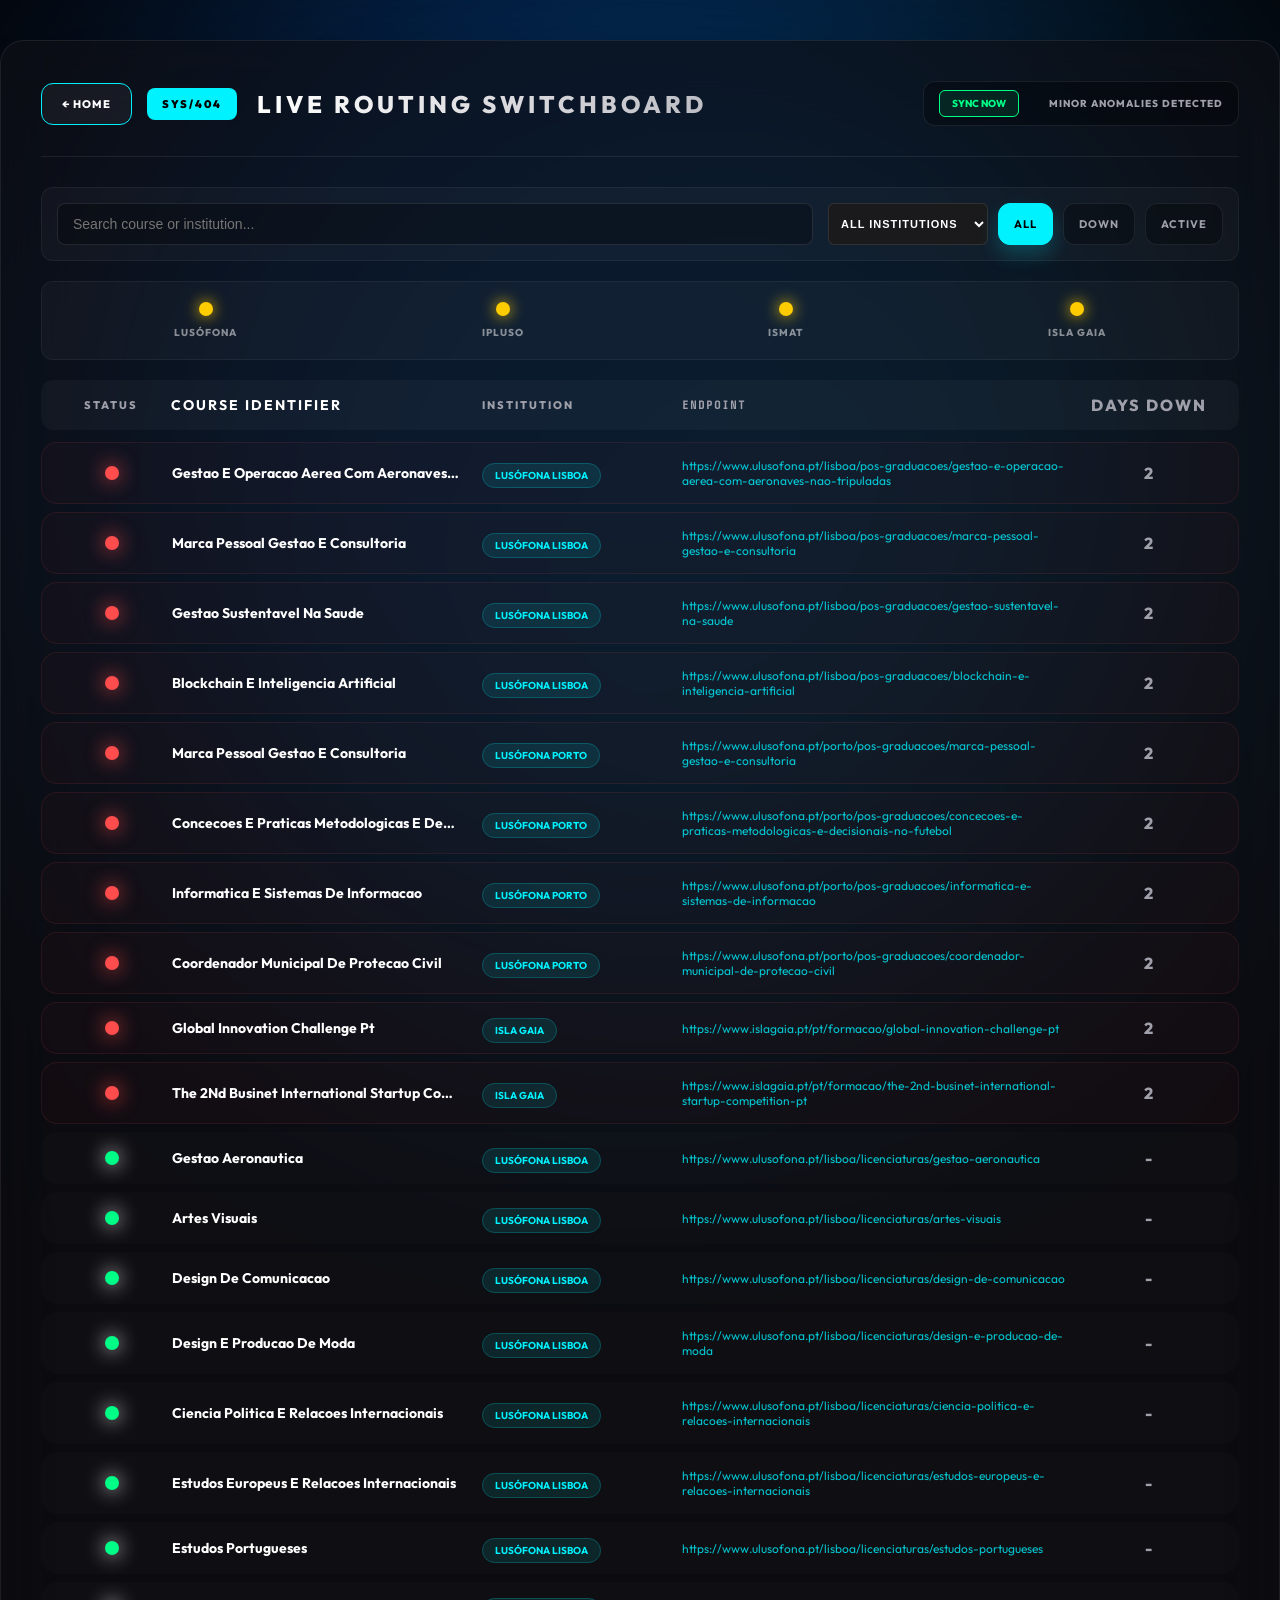
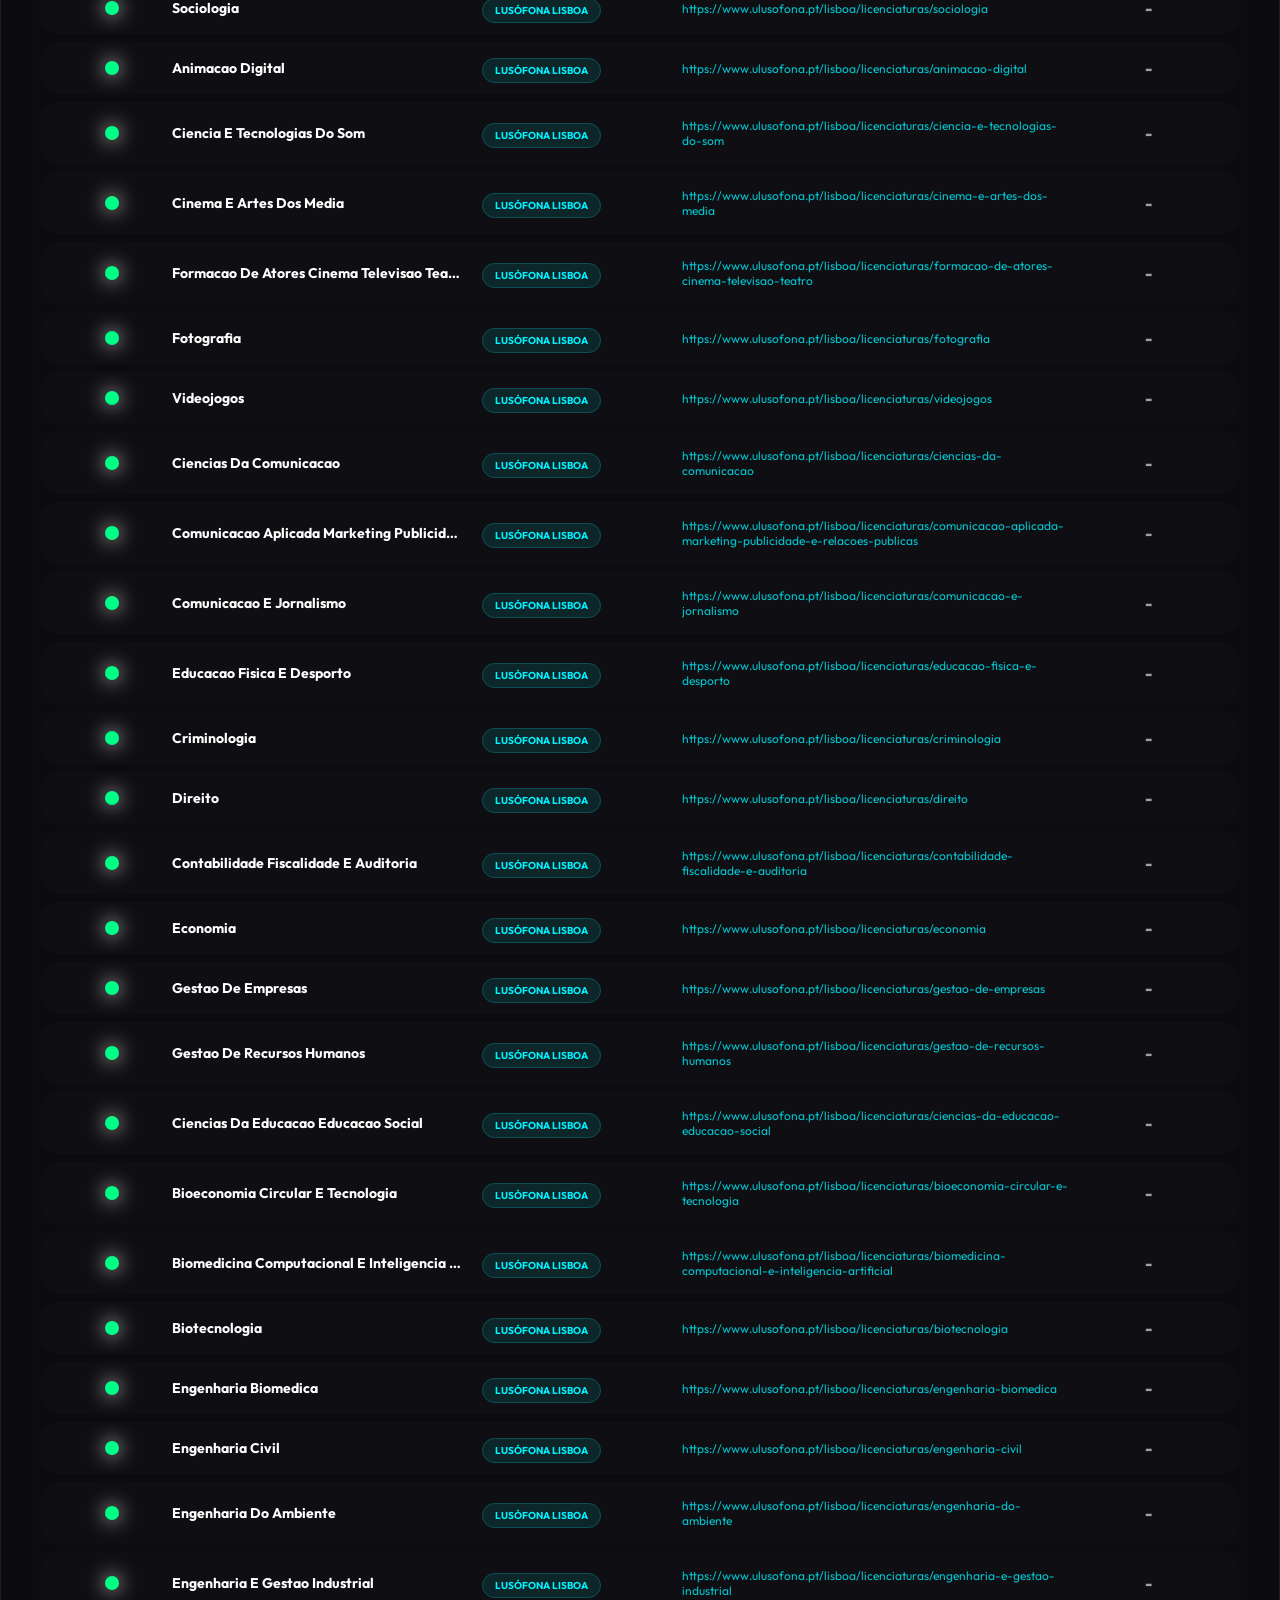
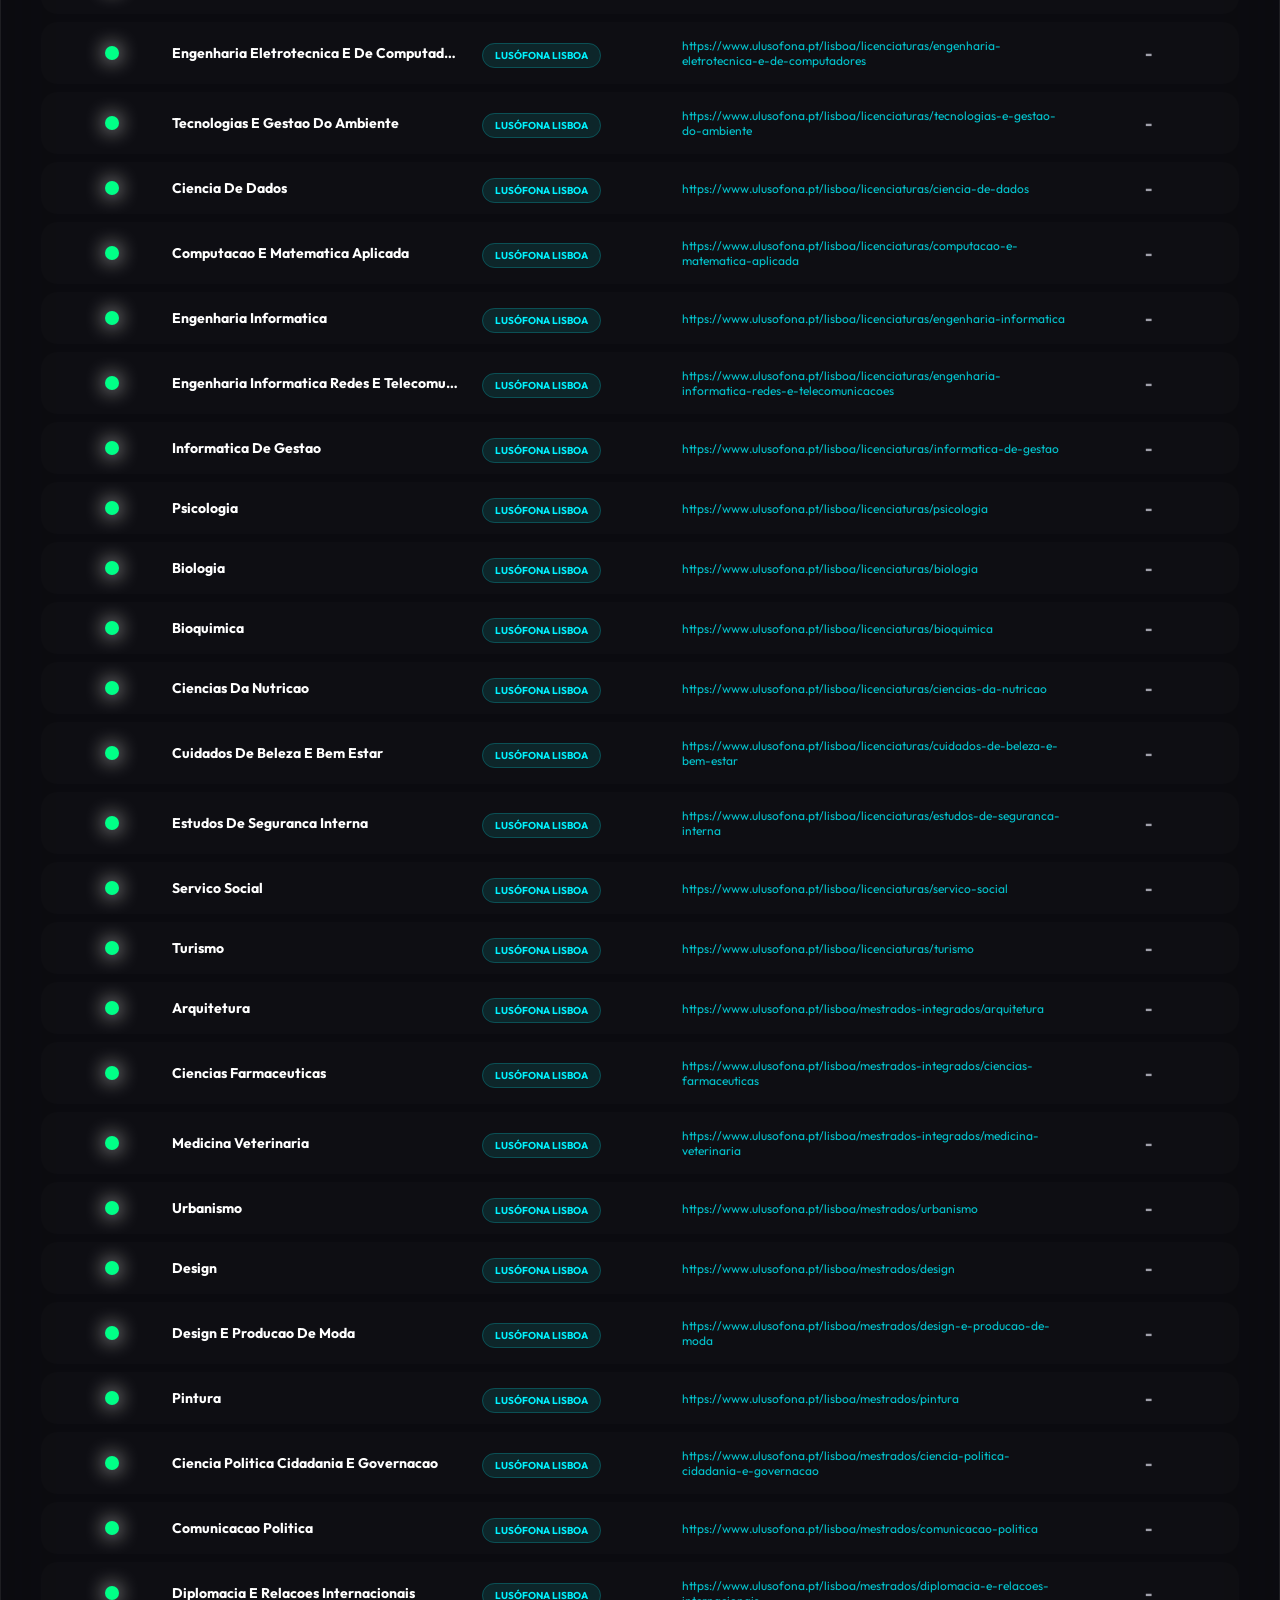
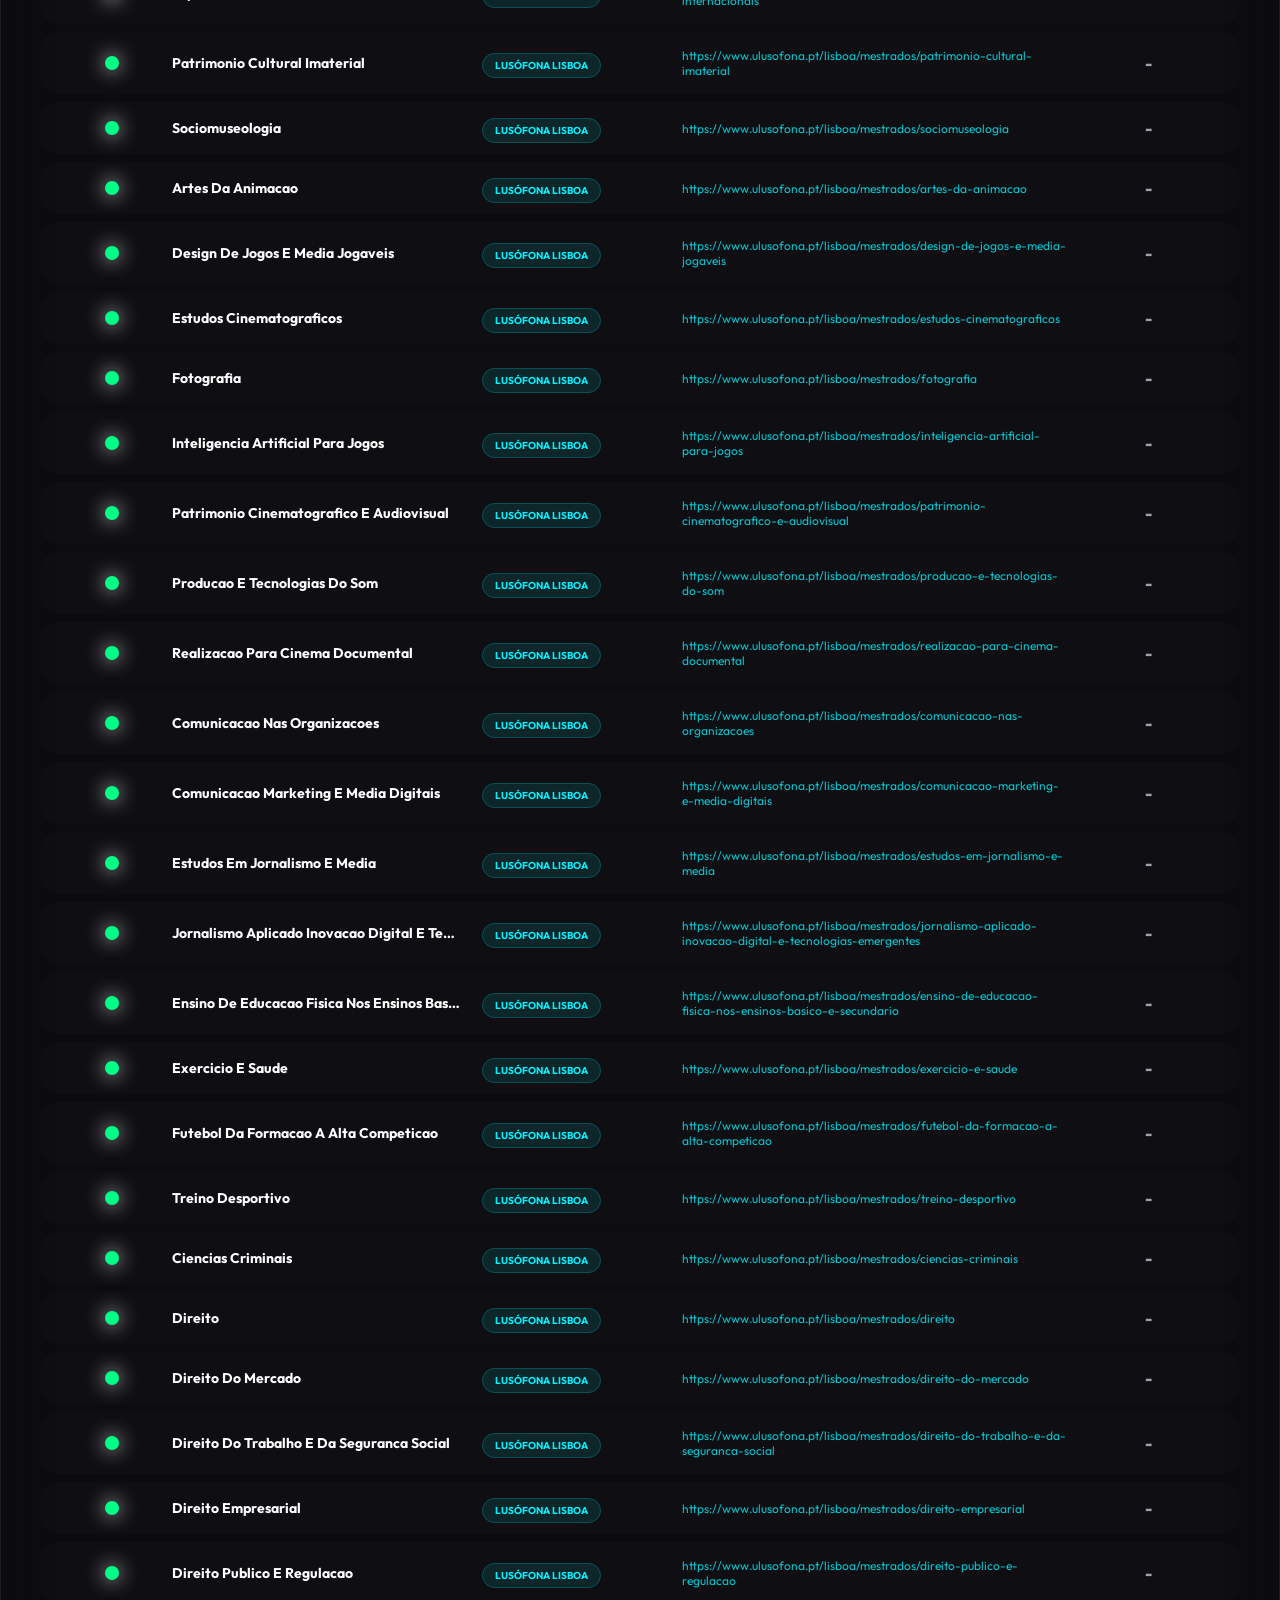
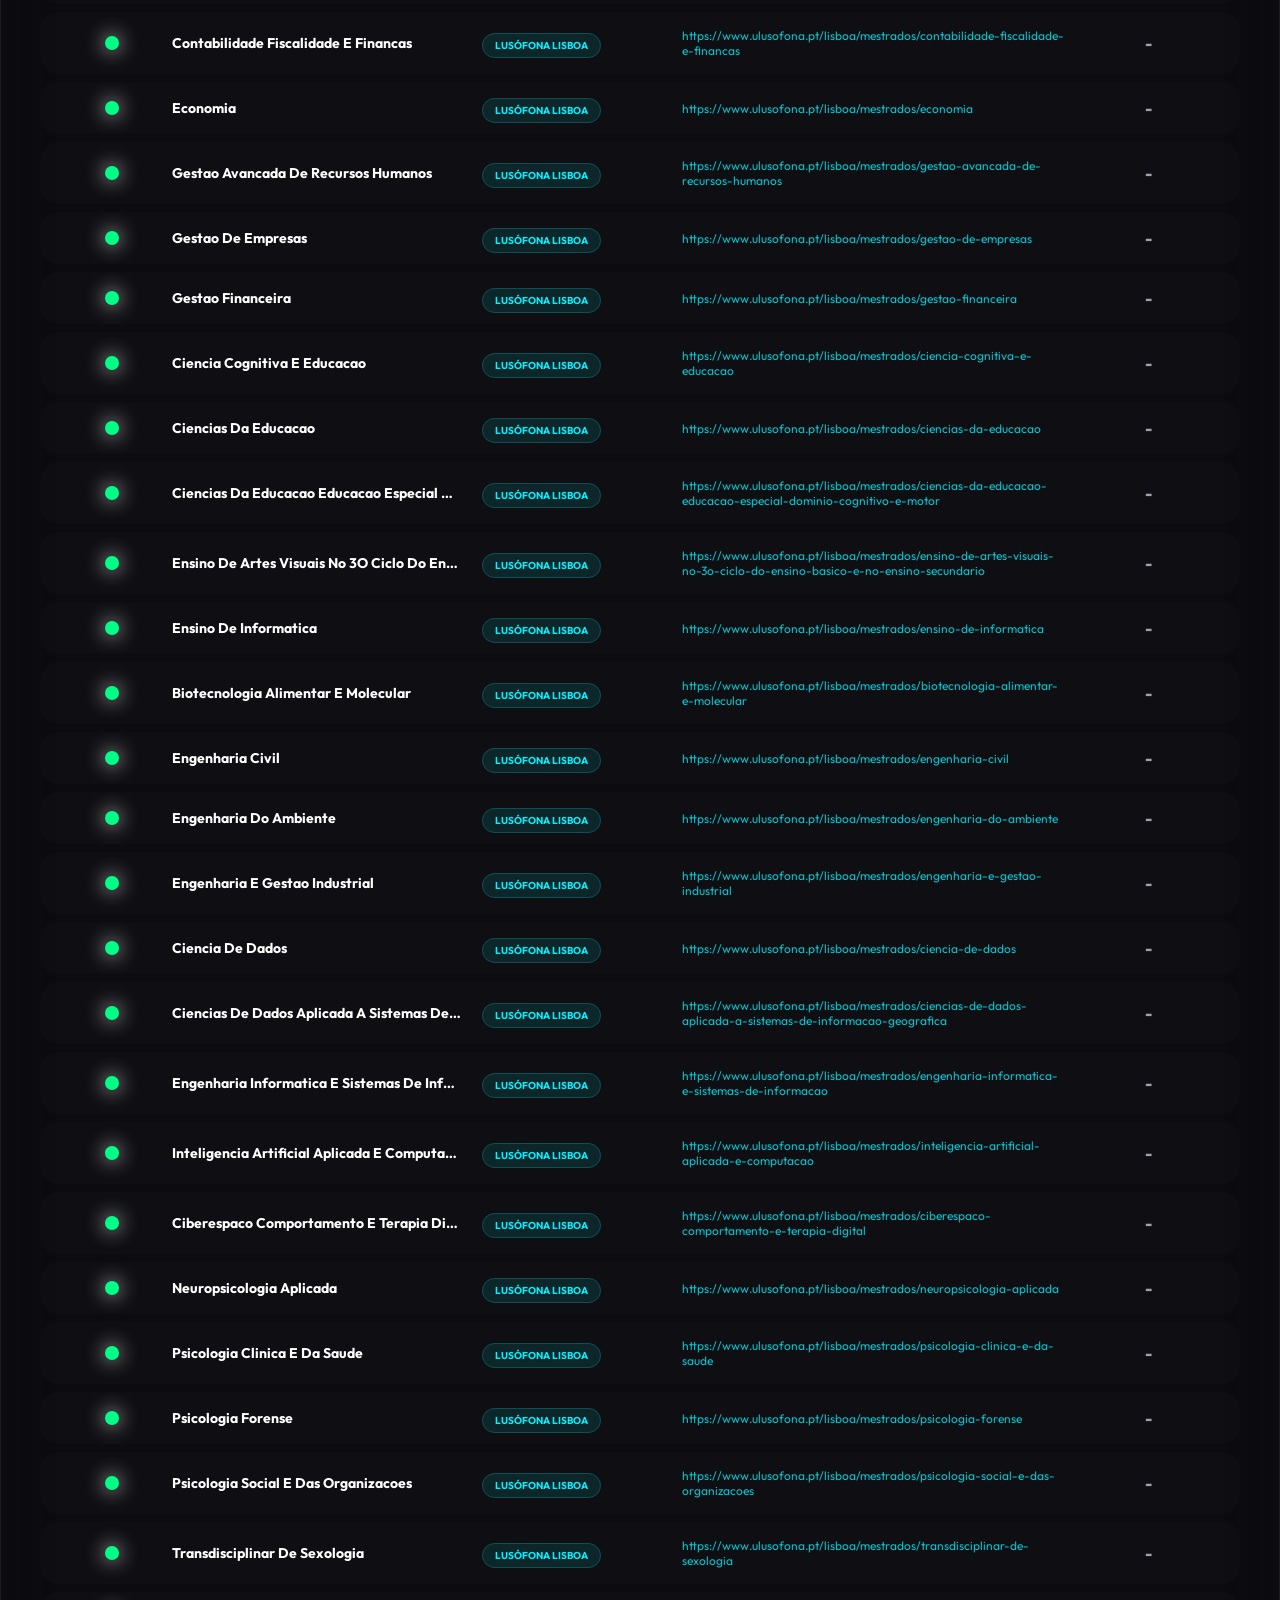
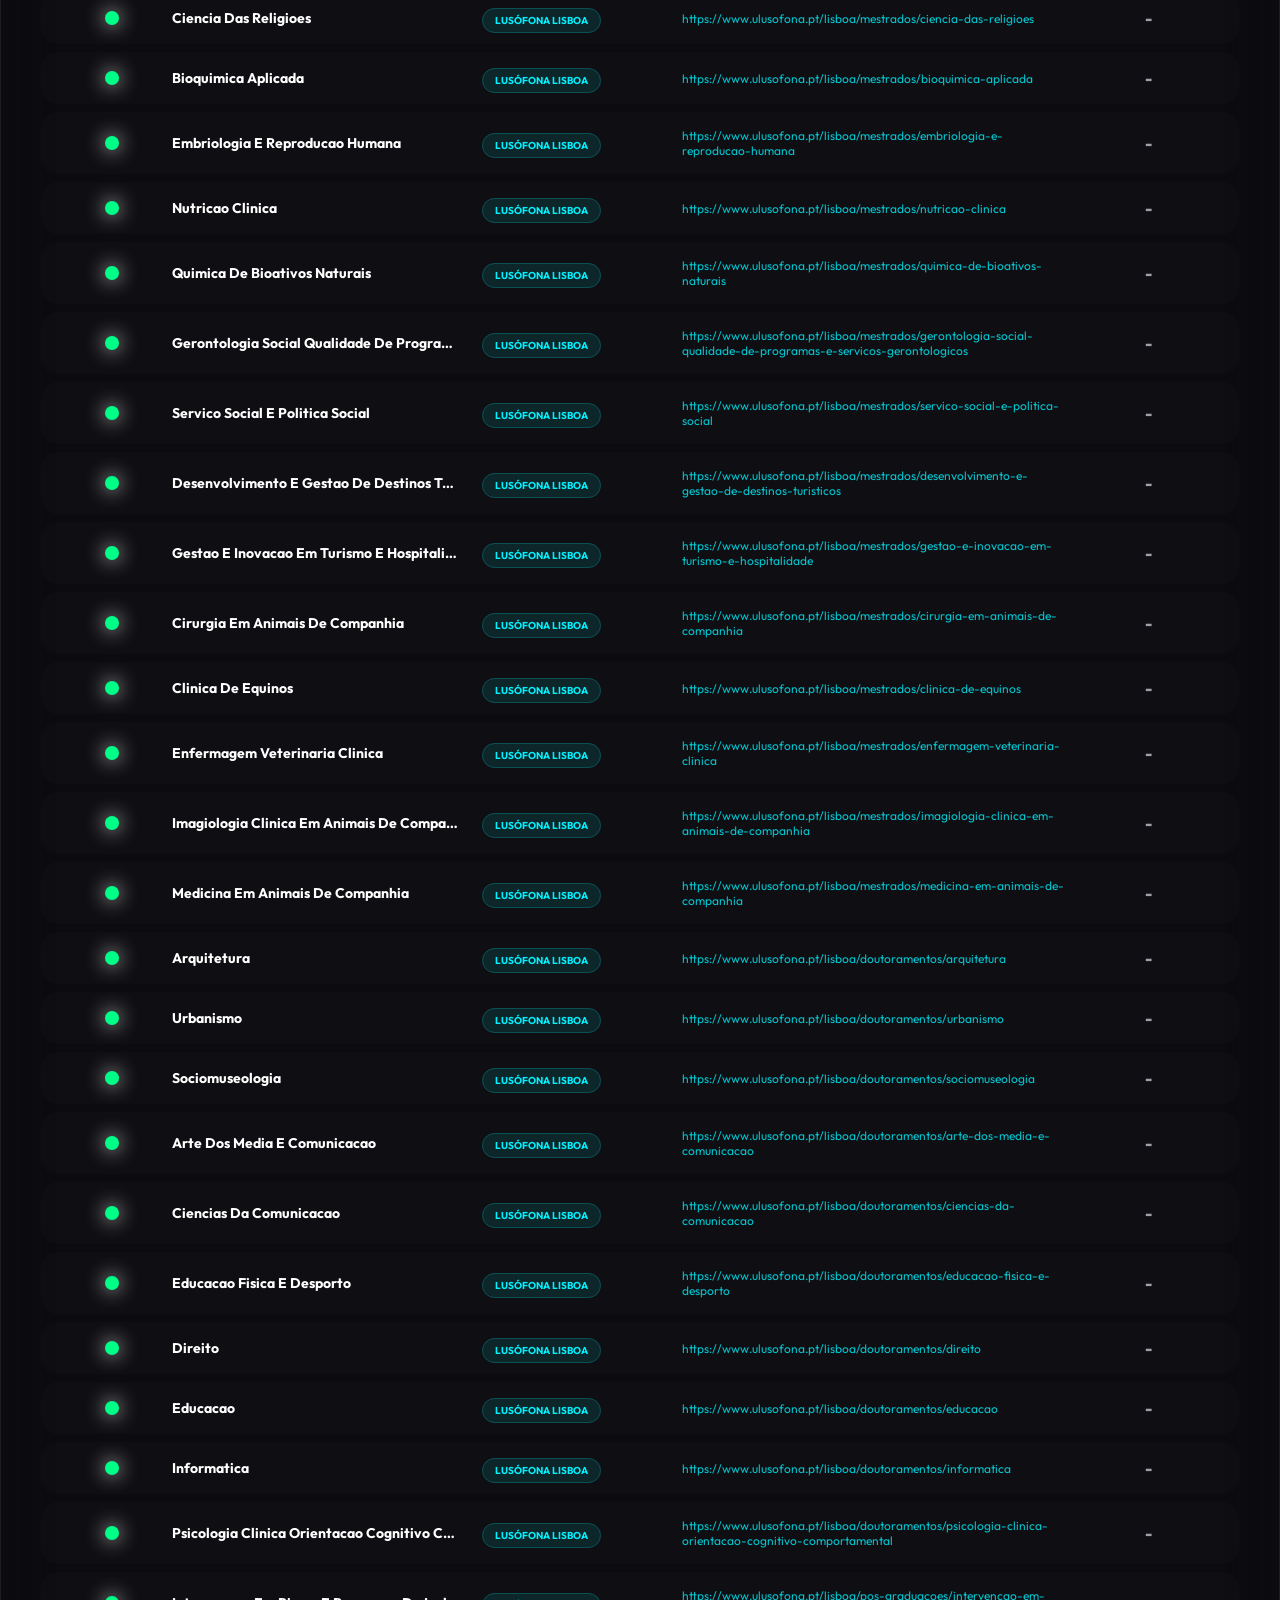
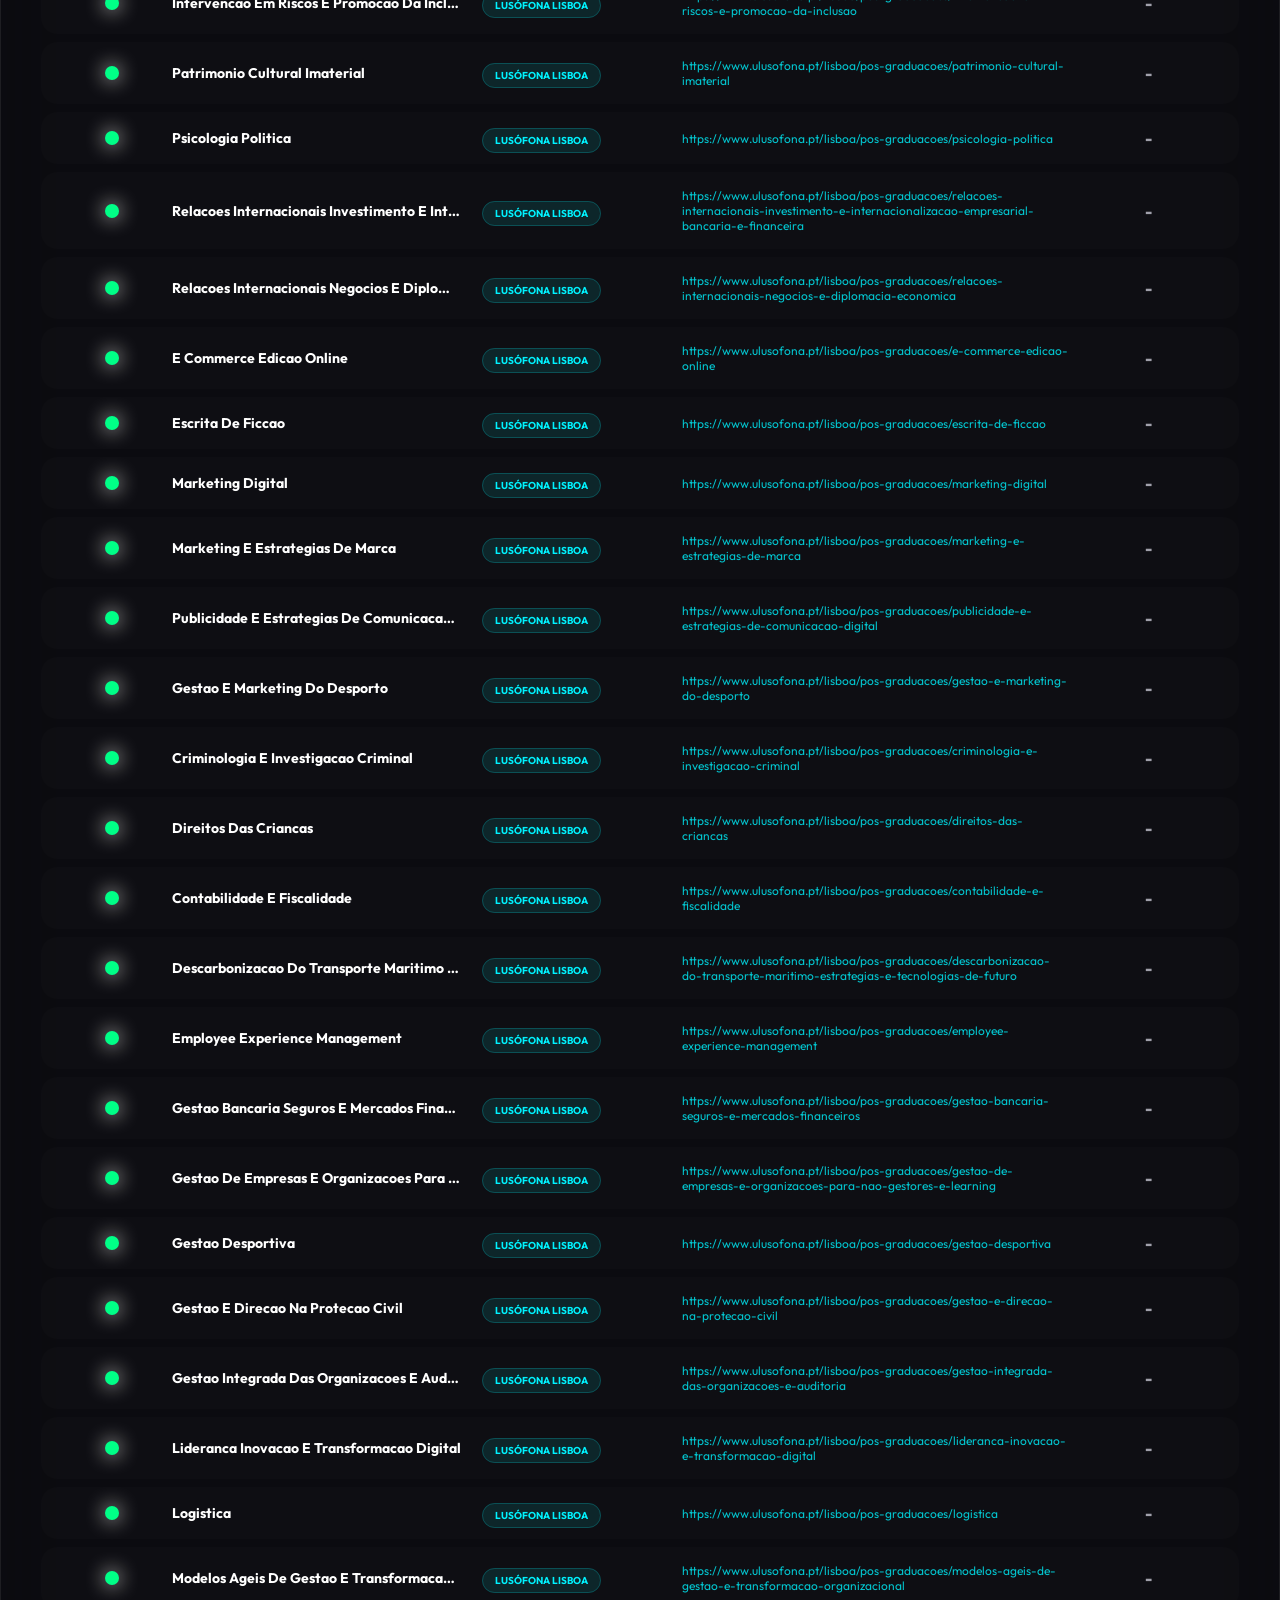
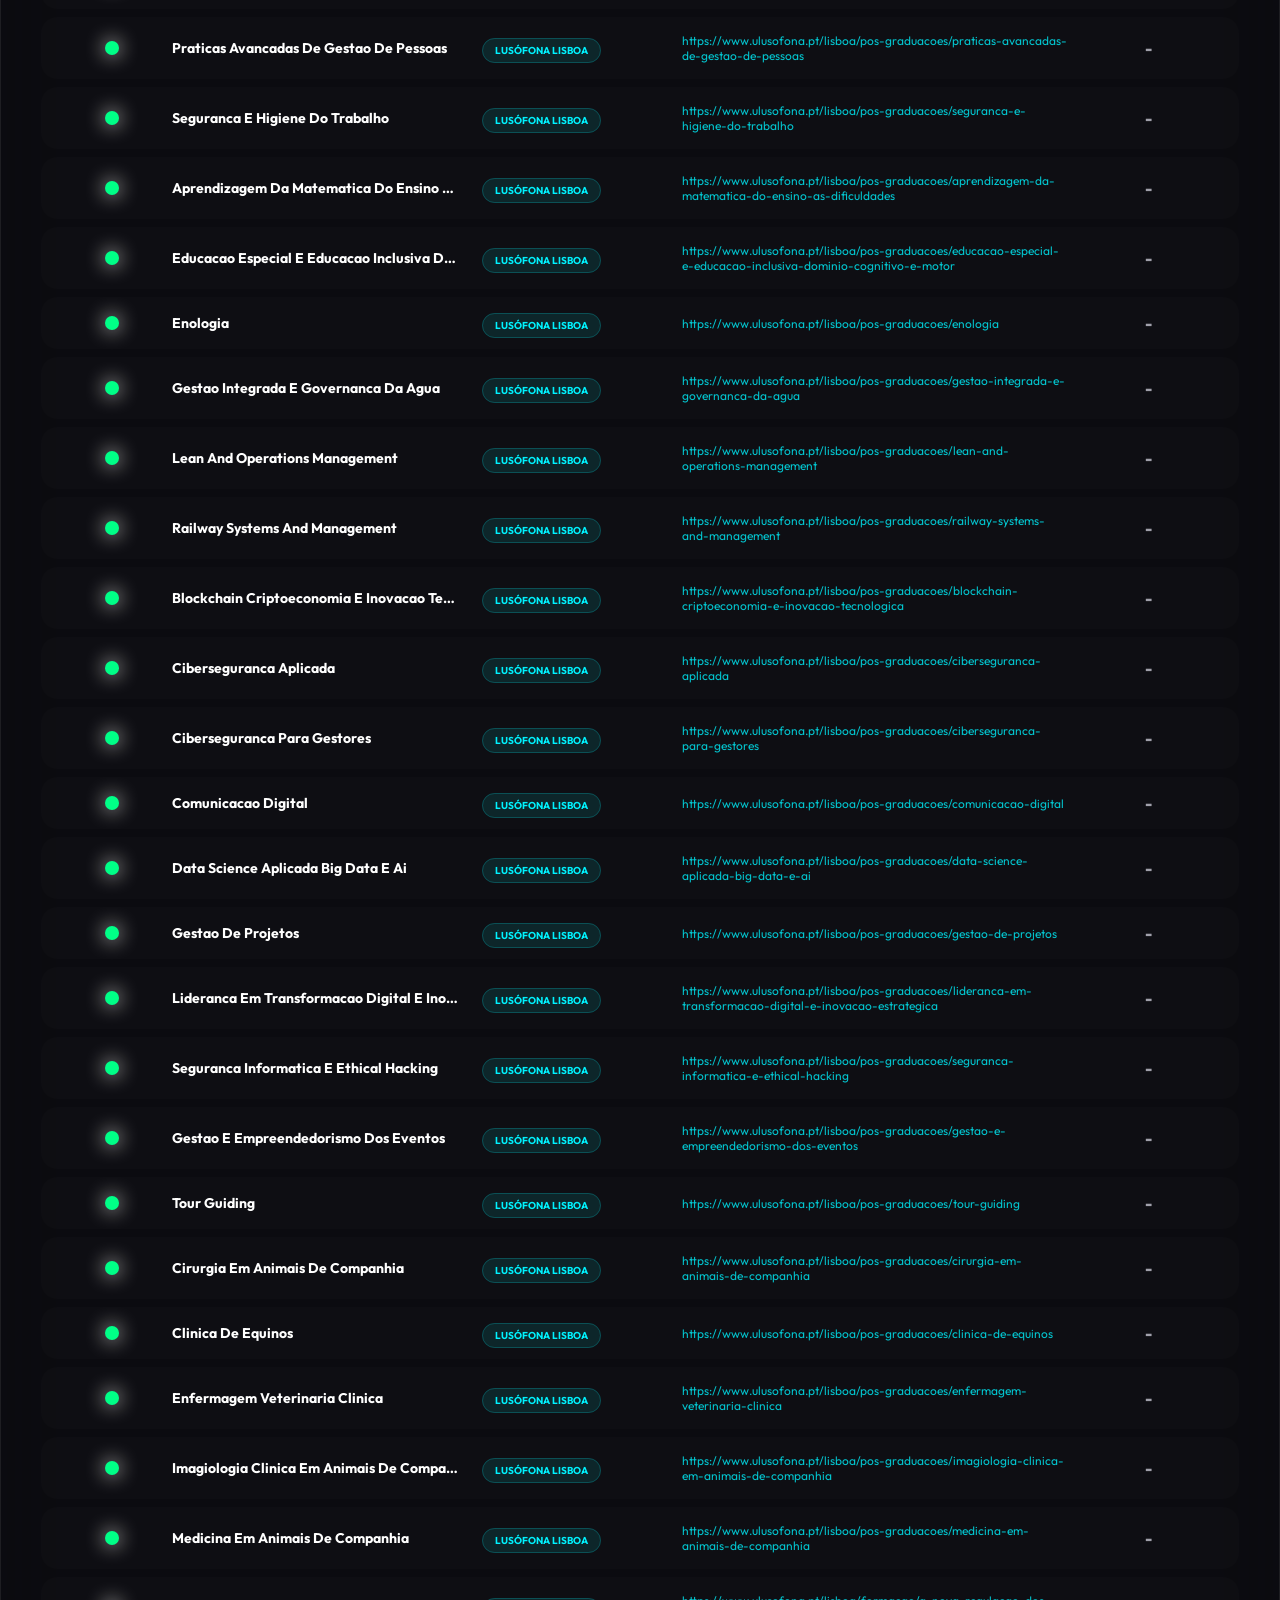
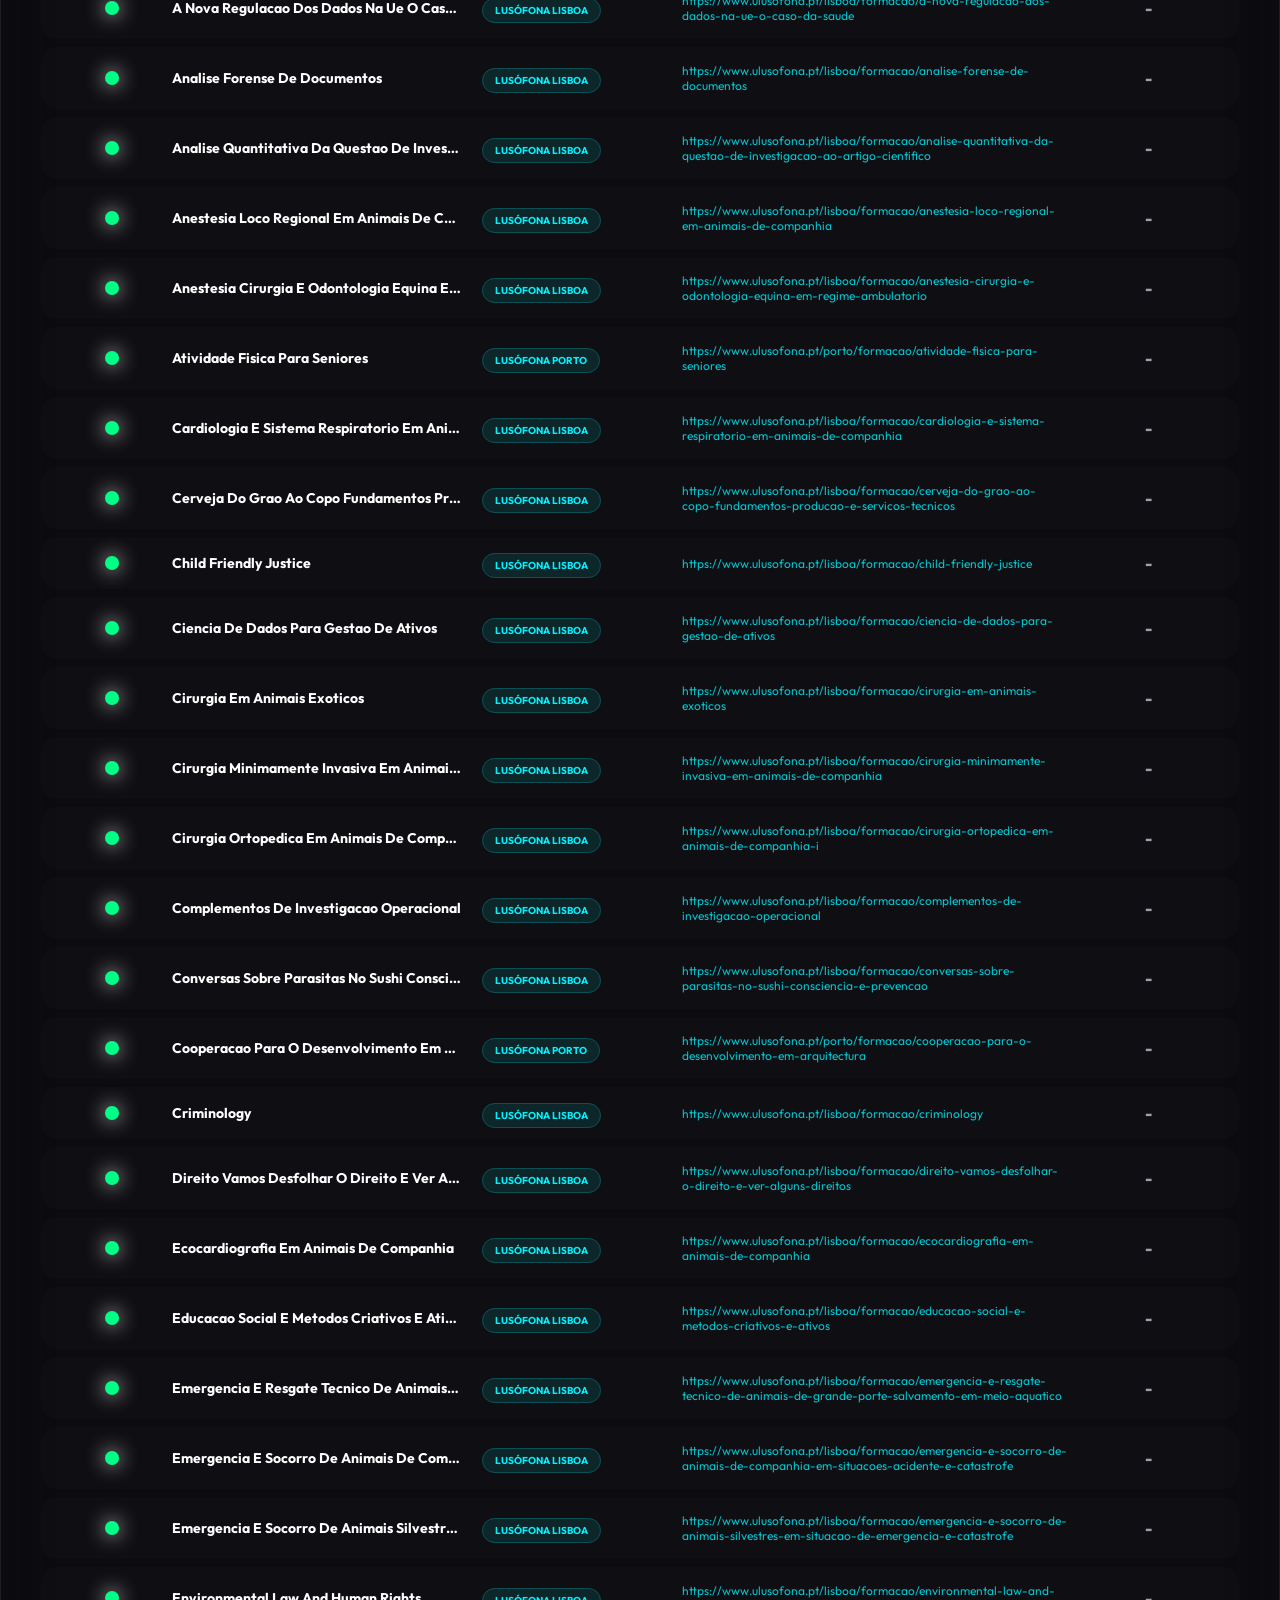
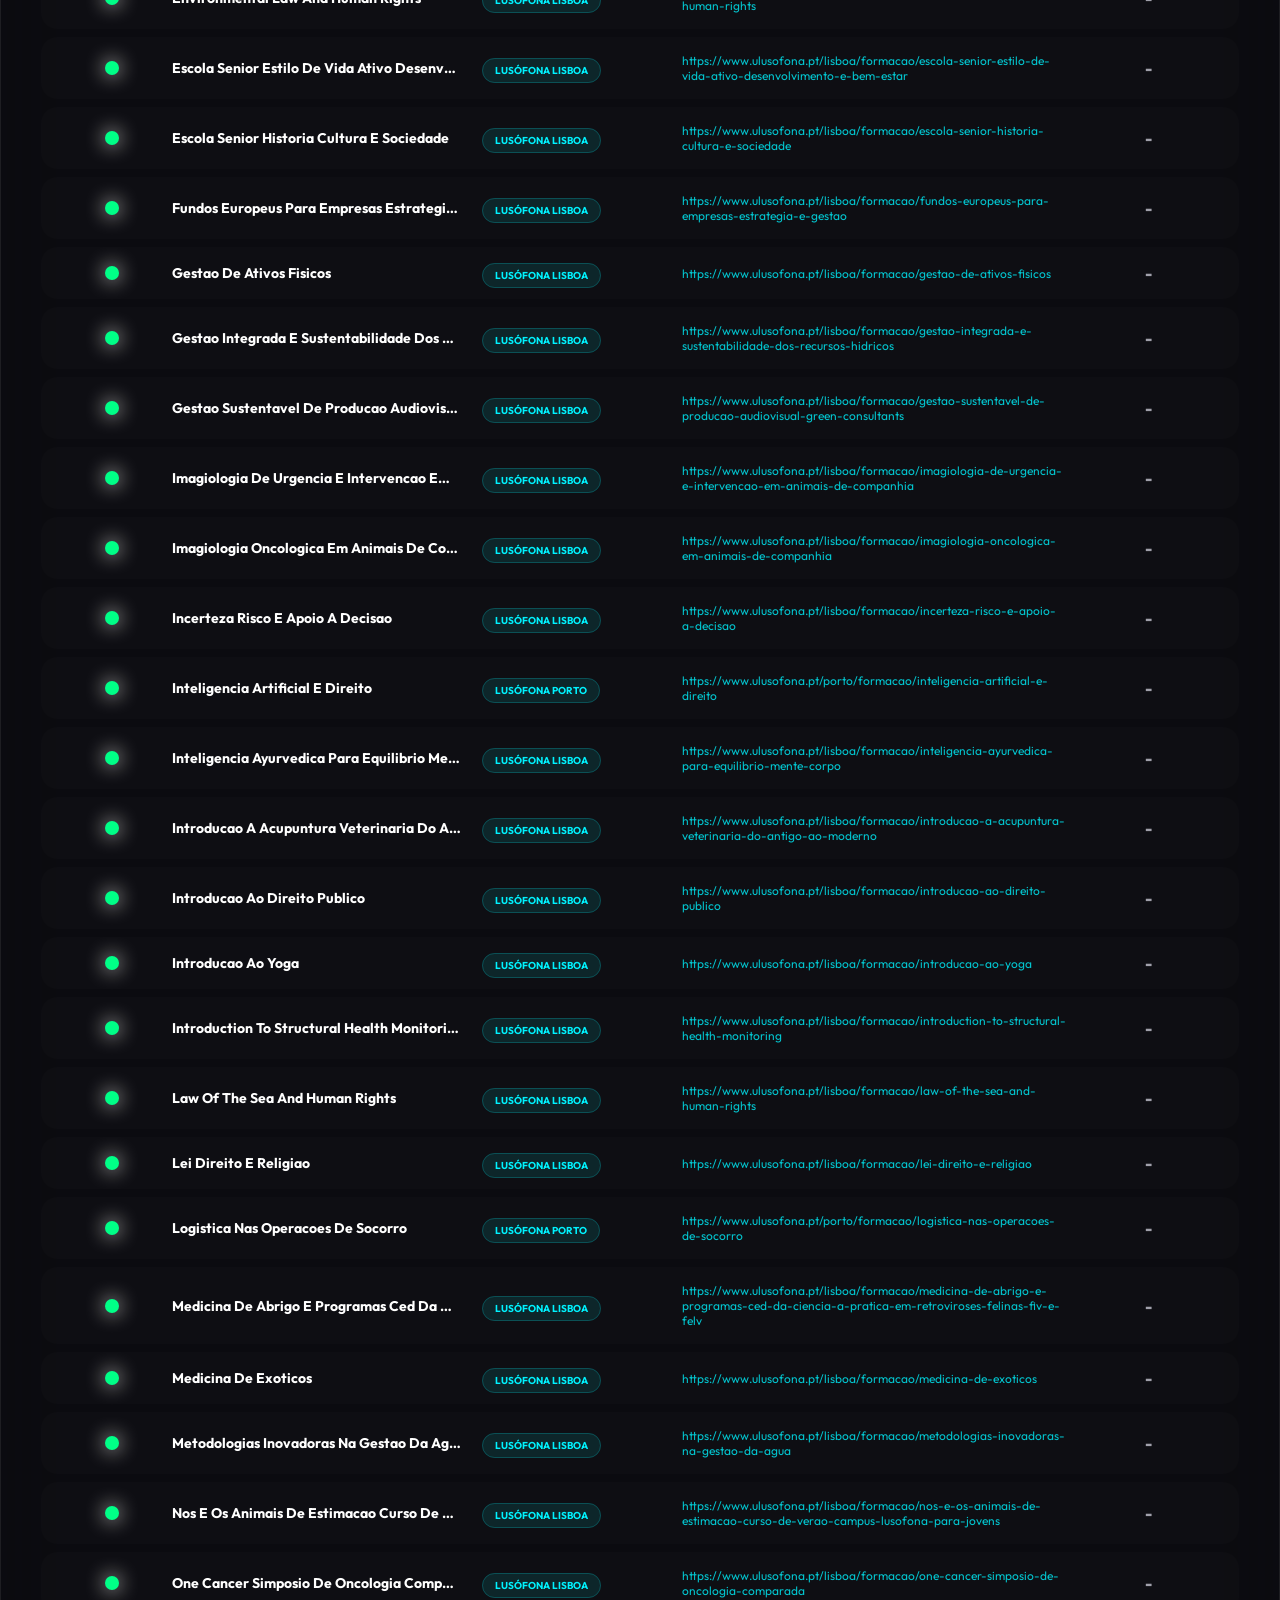
==== 404-board/index.html @ da8caa98 "v109: Music Hub Integration & Live Ads Monitor Restore - 2026-05-13 17:43:54.845446" ====
<!DOCTYPE html>
<html lang="en">
<head>
    <meta charset="UTF-8">
    <meta name="viewport" content="width=device-width, initial-scale=1.0">
    <title>SYS/404 | Live Routing Switchboard</title>
    <link href="https://fonts.googleapis.com/css2?family=Outfit:wght@300;400;600;700;800&family=Share+Tech+Mono&display=swap" rel="stylesheet">
    <link rel="stylesheet" href="style.css">
</head>
<body>
    <!-- Ambient Animated Background Blob (Synced with Main) -->
    <div class="ambient-blob"></div>

    <div class="switchboard-container">
        <div class="header">
            <div class="header-left">
                <button class="btn-home" onclick="location.href='../index.html'">← HOME</button>
                <div class="sys-tag">SYS/404</div>
            </div>
            <h1>LIVE ROUTING SWITCHBOARD</h1>
            <div class="status-indicator">
                <button class="sync-btn" onclick="fetchStatus()">SYNC NOW</button>
                <div id="global-led" class="led-dot green pulse"></div>
                <div id="global-status">SYSTEM NOMINAL</div>
            </div>
        </div>

        <div id="critical-alert" class="alert-panel" style="display: none;">
            ⚠️ CRITICAL: We should remove these URLs. (5+ Days Down)
            <div id="critical-list"></div>
        </div>

        <div class="filter-bar" style="display: flex; gap: 15px; margin-bottom: 20px; align-items: center; background: rgba(255,255,255,0.03); padding: 15px; border-radius: 12px; border: 1px solid rgba(255,255,255,0.05);">
            <div class="search-box" style="flex: 1; position: relative;">
                <input type="text" id="board-search" placeholder="Search course or institution..." oninput="applyFilters()" style="width: 100%; background: rgba(0,0,0,0.3); border: 1px solid rgba(255,255,255,0.1); padding: 10px 15px; border-radius: 8px; color: white; font-family: 'Montserrat', sans-serif; outline: none;">
            </div>
            <div class="filter-buttons" style="display: flex; gap: 10px;">
                <select id="inst-filter" onchange="applyFilters()" style="background: #1a1a1c; border: 1px solid rgba(255,255,255,0.1); color: white; padding: 8px; border-radius: 6px; font-family: 'Montserrat', sans-serif; font-size: 11px; outline: none; cursor: pointer;">
                    <option value="all">ALL INSTITUTIONS</option>
                </select>
                <button onclick="setFilter('all')" class="filter-btn active" id="btn-all">ALL</button>
                <button onclick="setFilter('down')" class="filter-btn" id="btn-down">DOWN</button>
                <button onclick="setFilter('active')" class="filter-btn" id="btn-active">ACTIVE</button>
            </div>
        </div>

        <div class="server-status-bar" style="display: flex; justify-content: space-around; gap: 20px; margin-bottom: 20px; background: rgba(255,255,255,0.03); padding: 20px; border-radius: 12px; border: 1px solid rgba(255,255,255,0.05); text-align: center;">
            <div class="server-item">
                <div id="led-lusofona" class="led-diode yellow pulse" style="margin: 0 auto 10px;"></div>
                <div style="font-size: 10px; font-weight: 800; letter-spacing: 1px; color: rgba(255,255,255,0.5);">LUSÓFONA</div>
            </div>
            <div class="server-item">
                <div id="led-ipluso" class="led-diode yellow pulse" style="margin: 0 auto 10px;"></div>
                <div style="font-size: 10px; font-weight: 800; letter-spacing: 1px; color: rgba(255,255,255,0.5);">IPLUSO</div>
            </div>
            <div class="server-item">
                <div id="led-ismat" class="led-diode yellow pulse" style="margin: 0 auto 10px;"></div>
                <div style="font-size: 10px; font-weight: 800; letter-spacing: 1px; color: rgba(255,255,255,0.5);">ISMAT</div>
            </div>
            <div class="server-item">
                <div id="led-islagaia" class="led-diode yellow pulse" style="margin: 0 auto 10px;"></div>
                <div style="font-size: 10px; font-weight: 800; letter-spacing: 1px; color: rgba(255,255,255,0.5);">ISLA GAIA</div>
            </div>
        </div>

        <div class="grid-header">
            <div class="col-led">STATUS</div>
            <div class="col-course">COURSE IDENTIFIER</div>
            <div class="col-inst">INSTITUTION</div>
            <div class="col-url">ENDPOINT</div>
            <div class="col-days">DAYS DOWN</div>
        </div>

        <div id="switch-board-rows" class="rows-container">
            <!-- Rows injected via JS -->
            <div class="loading-state">ESTABLISHING CONNECTION...</div>
        </div>
    </div>

    <script>
        const TRANSLATIONS = {
            'en': {
                'title': 'LIVE ROUTING SWITCHBOARD',
                'sync': 'SYNC NOW',
                'home': '← HOME',
                'all-inst': 'ALL INSTITUTIONS',
                'all': 'ALL',
                'down': 'DOWN',
                'active': 'ACTIVE',
                'status': 'STATUS',
                'course': 'COURSE IDENTIFIER',
                'inst': 'INSTITUTION',
                'endpoint': 'ENDPOINT',
                'days': 'DAYS DOWN',
                'loading': 'ESTABLISHING CONNECTION...',
                'search': 'Search course or institution...',
                'nominal': 'SYSTEM NOMINAL',
                'minor': 'MINOR ANOMALIES DETECTED',
                'critical': 'CRITICAL SECTOR FAILURES'
            },
            'pt': {
                'title': 'PAINEL DE ROTEAMENTO LIVE',
                'sync': 'SINC. AGORA',
                'home': '← INÍCIO',
                'all-inst': 'TODAS AS INSTITUIÇÕES',
                'all': 'TODOS',
                'down': 'DOWN',
                'active': 'ATIVOS',
                'status': 'STATUS',
                'course': 'IDENTIFICADOR DO CURSO',
                'inst': 'INSTITUIÇÃO',
                'endpoint': 'ENDPOINT',
                'days': 'DIAS DOWN',
                'loading': 'ESTABELECENDO CONEXÃO...',
                'search': 'Procurar curso ou instituição...',
                'nominal': 'SISTEMA NOMINAL',
                'minor': 'PEQUENAS ANOMALIAS DETETADAS',
                'critical': 'FALHAS CRÍTICAS DE SETOR'
            }
        };

        let currentLang = localStorage.getItem('hub_lang') || 'en';

        function updateUILanguage() {
            const t = TRANSLATIONS[currentLang];
            if (!t) return;
            document.querySelector('h1').textContent = t.title;
            const homeBtn = document.querySelector('.btn-home');
            if (homeBtn) homeBtn.textContent = t.home;
            const syncBtn = document.querySelector('.sync-btn');
            if (syncBtn) syncBtn.textContent = t.sync;
            
            const instFilter = document.getElementById('inst-filter');
            if (instFilter && instFilter.options[0]) {
                instFilter.options[0].textContent = t['all-inst'];
            }
            
            const btnAll = document.getElementById('btn-all');
            const btnDown = document.getElementById('btn-down');
            const btnActive = document.getElementById('btn-active');
            if (btnAll) btnAll.textContent = t.all;
            if (btnDown) btnDown.textContent = t.down;
            if (btnActive) btnActive.textContent = t.active;
            
            const search = document.getElementById('board-search');
            if (search) search.placeholder = t.search;
            
            const headers = document.querySelectorAll('.grid-header > div');
            if (headers.length >= 5) {
                headers[0].textContent = t.status;
                headers[1].textContent = t.course;
                headers[2].textContent = t.inst;
                headers[3].textContent = t.endpoint;
                headers[4].textContent = t.days;
            }
            
            const loading = document.querySelector('.loading-state');
            if (loading) loading.textContent = t.loading;
        }

        function loadScript(src) {
            return new Promise((resolve, reject) => {
                const s = document.createElement('script');
                s.src = src + '?v=' + Date.now();
                s.onload = resolve;
                s.onerror = reject;
                document.head.appendChild(s);
            });
        }

        async function initBoard() {
            try {
                console.log("[404 Board] Starting data ingestion...");
                
                // 1. Load Special Data (Toplinks)
                try {
                    await loadScript('results_special.js');
                    if (window.telemetryData) {
                        window.specialData = [...window.telemetryData];
                        console.log("[404 Board] Captured specialData:", window.specialData.length);
                        window.telemetryData = null; // Clear to avoid confusion
                    }
                } catch(e) { console.error("[404 Board] results_special.js failed"); }

                // 2. Load Main Data (Courses)
                try {
                    await loadScript('results.js');
                    console.log("[404 Board] Loaded main telemetryData:", window.telemetryData?.length);
                } catch(e) {
                    console.warn("[404 Board] results.js failed, trying fallback");
                    await loadScript('telemetry.js');
                }
                
                checkTelemetry();
            } catch (err) {
                console.error("Critical: All telemetry sources failed.");
                document.querySelector('.loading-state').textContent = "SYSTEM OFFLINE - CHECK REPO";
            }
        }

        initBoard();

        function checkTelemetry() {
            currentLang = localStorage.getItem('hub_lang') || 'en';
            updateUILanguage();
            
            if (window.telemetryData) {
                rawData = window.telemetryData.map(item => {
                    const txt = document.createElement('textarea');
                    txt.innerHTML = item.Institution || '';
                    return { ...item, Institution: txt.value };
                });

                if (window.specialData) {
                    updateServerLeds(window.specialData);
                }

                populateInstitutions(rawData);
                applyFilters();
                
                const loading = document.querySelector('.loading-state');
                if (loading) loading.style.display = 'none';
            }
        }
        
        function updateServerLeds(data) {
            console.log("[404 Board] Updating LEDs with data:", data);
            const mapping = {
                'led-lusofona': 'ensinolusofona.pt',
                'led-ipluso': 'ipluso.pt',
                'led-ismat': 'ismat.pt',
                'led-islagaia': 'islagaia.pt'
            };

            Object.keys(mapping).forEach(id => {
                const urlPart = mapping[id];
                const record = data.find(item => item.Url.toLowerCase().includes(urlPart));
                const led = document.getElementById(id);
                if (led && record) {
                    const isOk = record.Status === 'OK' || record.StatusCode === 200;
                    console.log(`[404 Board] LED ${id} status: ${isOk ? 'OK' : 'DOWN'}`);
                    led.className = `led-diode ${isOk ? 'green glow' : 'red pulse-fast'}`;
                } else {
                    console.warn(`[404 Board] No record found for ${id} (part: ${urlPart})`);
                }
            });
        }

        function populateInstitutions(data) {
            const select = document.getElementById('inst-filter');
            const currentValue = select.value;
            const institutions = [...new Set(data.map(item => item.Institution))].filter(i => i).sort();
            
            select.innerHTML = '<option value="all">ALL INSTITUTIONS</option>';
            institutions.forEach(inst => {
                const opt = document.createElement('option');
                opt.value = inst;
                opt.textContent = inst;
                opt.style.background = '#1a1a1c';
                opt.style.color = 'white';
                select.appendChild(opt);
            });
            select.value = currentValue || 'all';
        }

        function setFilter(filter) {
            currentFilter = filter;
            document.querySelectorAll('.filter-btn').forEach(b => b.classList.remove('active'));
            document.getElementById('btn-' + filter).classList.add('active');
            applyFilters();
        }

        function applyFilters() {
            const search = document.getElementById('board-search').value.toLowerCase();
            const instFilter = document.getElementById('inst-filter').value;
            
            const filtered = rawData.filter(item => {
                const matchesSearch = item.Course.toLowerCase().includes(search) || item.Institution.toLowerCase().includes(search);
                const matchesStatus = (currentFilter === 'all') || 
                                     (currentFilter === 'down' && item.Status !== 'OK') ||
                                     (currentFilter === 'active' && item.Status === 'OK');
                const matchesInst = (instFilter === 'all') || (item.Institution === instFilter);
                
                return matchesSearch && matchesStatus && matchesInst;
            });

            // Sort: Errors first, then by ConsecutiveDaysDown descending
            filtered.sort((a, b) => {
                const aErr = a.Status !== 'OK';
                const bErr = b.Status !== 'OK';
                if (aErr && !bErr) return -1;
                if (!aErr && bErr) return 1;
                // If both are errors, sort by days down
                if (aErr && bErr) return (b.ConsecutiveDaysDown || 0) - (a.ConsecutiveDaysDown || 0);
                return 0;
            });

            renderBoard(filtered);
        }

        function renderBoard(data) {
            const container = document.getElementById('switch-board-rows');
            const criticalList = document.getElementById('critical-list');
            const criticalAlert = document.getElementById('critical-alert');
            const globalStatus = document.getElementById('global-status');
            const globalLed = document.getElementById('global-led');
            const t = TRANSLATIONS[currentLang];
            
            container.innerHTML = '';
            criticalList.innerHTML = '';
            let hasCritical = false;
            let totalErrors = 0;

            data.forEach(item => {
                const isError = item.Status !== 'OK';
                const daysDown = item.ConsecutiveDaysDown || 0;
                if (isError) totalErrors++;

                if (isError && daysDown >= 5) {
                    hasCritical = true;
                    const div = document.createElement('div');
                    div.textContent = `${item.Course} [${item.StatusCode}] - ${item.Url}`;
                    criticalList.appendChild(div);
                }

                const row = document.createElement('div');
                row.className = `row ${isError ? 'row-error' : 'row-ok'}`;
                row.innerHTML = `
                    <div class="col-led"><div class="led-diode ${isError ? 'red pulse-fast' : 'green glow'}"></div></div>
                    <div class="col-course">${item.Course}</div>
                    <div class="col-inst"><span class="inst-tag">${item.Institution}</span></div>
                    <div class="col-url"><a href="${item.Url}" target="_blank">${item.Url}</a></div>
                    <div class="col-days">${isError ? daysDown : '-'}</div>
                `;
                container.appendChild(row);
            });

            criticalAlert.style.display = hasCritical ? 'block' : 'none';
            if (hasCritical) {
                globalStatus.textContent = t.critical;
                globalLed.className = 'led-dot red pulse-fast';
            } else if (totalErrors > 0) {
                globalStatus.textContent = t.minor;
                globalLed.className = 'led-dot yellow pulse';
            } else {
                globalStatus.textContent = t.nominal;
                globalLed.className = 'led-dot green pulse';
            }
        }

        let currentFilter = 'all';
        let rawData = [];


        checkTelemetry();
        setInterval(() => location.reload(), 300000); // Hard refresh every 5 mins to catch new file
    </script>
</body>
</html>
---- 404-board/style.css ----
:root {
    --bg-dark: #050507;
    --bg-card: rgba(15, 15, 20, 0.7);
    --accent-primary: #00f2fe;
    --accent-secondary: #4facfe;
    --success: #00ff87;
    --warning: #ffcc00;
    --danger: #ff4d4d;
    --text-primary: #ffffff;
    --text-muted: #a0a0ab;
    --border-color: rgba(255, 255, 255, 0.08);
    --blob-gradient: linear-gradient(135deg, #0057FF, #00C2FF);
    --std-height: 42px;
}

* {
    margin: 0;
    padding: 0;
    box-sizing: border-box;
    font-family: 'Outfit', sans-serif;
}

body {
    background-color: var(--bg-dark);
    color: var(--text-primary);
    overflow-x: hidden;
    min-height: 100vh;
}

.ambient-blob {
    position: fixed;
    top: 50%;
    left: 50%;
    transform: translate(-50%, -50%);
    width: 1125px;
    height: 1125px;
    background: var(--blob-gradient);
    filter: blur(160px);
    border-radius: 50%;
    z-index: -1;
    opacity: 0.4;
    pointer-events: none;
    animation: blob-float 20s infinite alternate cubic-bezier(0.4, 0, 0.2, 1);
}

@keyframes blob-float {
    from { transform: translate(-55%, -45%) scale(1); }
    to { transform: translate(-45%, -55%) scale(1.1); }
}

.switchboard-container {
    max-width: 1400px;
    margin: 40px auto;
    background: var(--bg-card);
    backdrop-filter: blur(40px);
    -webkit-backdrop-filter: blur(40px);
    border: 1px solid var(--border-color);
    border-radius: 24px;
    box-shadow: 0 40px 100px rgba(0, 0, 0, 0.6);
    padding: 40px;
    animation: slide-up 0.8s cubic-bezier(0.16, 1, 0.3, 1);
}

@keyframes slide-up {
    from { transform: translateY(30px); opacity: 0; }
    to { transform: translateY(0); opacity: 1; }
}

/* HEADER SECTION */
.header {
    display: flex;
    align-items: center;
    justify-content: space-between;
    padding-bottom: 30px;
    border-bottom: 1px solid var(--border-color);
    margin-bottom: 30px;
    gap: 20px;
}

.header-left {
    display: flex;
    align-items: center;
    gap: 15px;
}

.btn-home {
    height: var(--std-height);
    padding: 0 20px;
    background: rgba(255, 255, 255, 0.05);
    border: 1px solid var(--accent-primary);
    border-radius: 12px;
    color: white;
    font-size: 11px;
    font-weight: 800;
    text-transform: uppercase;
    letter-spacing: 1px;
    cursor: pointer;
    display: flex;
    align-items: center;
    transition: all 0.3s;
}

.btn-home:hover {
    background: var(--accent-primary);
    color: #000;
    box-shadow: 0 0 20px rgba(0, 242, 254, 0.4);
}

.sys-tag {
    height: 32px;
    padding: 0 15px;
    background: var(--accent-primary);
    color: #000;
    border-radius: 8px;
    font-size: 11px;
    font-weight: 900;
    display: flex;
    align-items: center;
    letter-spacing: 2px;
}

h1 {
    font-size: 24px;
    font-weight: 800;
    letter-spacing: 4px;
    text-transform: uppercase;
    background: linear-gradient(to right, #fff, var(--text-muted));
    -webkit-background-clip: text;
    -webkit-text-fill-color: transparent;
    flex: 1;
}

.status-indicator {
    display: flex;
    align-items: center;
    gap: 15px;
    background: rgba(0, 0, 0, 0.3);
    padding: 8px 15px;
    border-radius: 12px;
    border: 1px solid var(--border-color);
}

.sync-btn {
    background: rgba(0, 255, 135, 0.1);
    border: 1px solid var(--success);
    color: var(--success);
    padding: 6px 12px;
    border-radius: 6px;
    font-size: 10px;
    font-weight: 800;
    cursor: pointer;
    transition: all 0.3s;
}

.sync-btn:hover {
    background: var(--success);
    color: #000;
}

#global-status {
    font-size: 10px;
    font-weight: 800;
    letter-spacing: 1px;
    color: var(--text-muted);
}

/* FILTER BAR */
.filter-bar {
    display: flex;
    gap: 12px;
    margin-bottom: 30px;
    background: rgba(255, 255, 255, 0.02);
    padding: 12px;
    border-radius: 16px;
    border: 1px solid var(--border-color);
}

.search-box {
    flex: 1;
}

#board-search {
    width: 100%;
    height: var(--std-height);
    background: rgba(0, 0, 0, 0.3);
    border: 1px solid var(--border-color);
    padding: 0 20px;
    border-radius: 12px;
    color: white;
    font-size: 14px;
    transition: all 0.3s;
}

#inst-filter, .filter-btn {
    height: var(--std-height);
    background: rgba(0, 0, 0, 0.3);
    border: 1px solid var(--border-color);
    color: var(--text-muted);
    padding: 0 15px;
    border-radius: 12px;
    font-size: 11px;
    font-weight: 700;
    text-transform: uppercase;
    letter-spacing: 1px;
    cursor: pointer;
    transition: all 0.3s;
}

.filter-btn.active {
    background: var(--accent-primary);
    color: #000;
    border-color: var(--accent-primary);
    box-shadow: 0 10px 20px rgba(0, 242, 254, 0.2);
}

/* GRID SYSTEM */
.grid-header, .row {
    display: grid;
    grid-template-columns: 80px 1.5fr 180px 2fr 120px;
    align-items: center;
    padding: 15px 30px;
    gap: 20px;
}

.grid-header {
    background: rgba(255, 255, 255, 0.03);
    border-radius: 12px;
    margin-bottom: 12px;
    color: var(--text-muted);
    font-size: 11px;
    font-weight: 800;
    letter-spacing: 2px;
    text-transform: uppercase;
}

.row {
    background: rgba(255, 255, 255, 0.01);
    border-radius: 16px;
    border: 1px solid transparent;
    margin-bottom: 8px;
    transition: all 0.3s;
}

.row:hover {
    background: rgba(255, 255, 255, 0.04);
    border-color: var(--border-color);
    transform: translateX(5px);
}

.row-error {
    background: rgba(255, 77, 77, 0.03);
    border-color: rgba(255, 77, 77, 0.1);
}

/* COLUMN STYLES */
.col-led { display: flex; justify-content: center; }
.col-course { font-weight: 700; font-size: 14px; color: #fff; overflow: hidden; text-overflow: ellipsis; white-space: nowrap; }
.col-inst { }
.col-url { font-family: 'Share Tech Mono', monospace; font-size: 12px; }
.col-url a { color: var(--accent-primary); text-decoration: none; opacity: 0.8; transition: 0.2s; display: block; overflow: hidden; text-overflow: ellipsis; }
.col-url a:hover { opacity: 1; text-shadow: 0 0 10px var(--accent-primary); }
.col-days { text-align: center; font-weight: 800; font-size: 16px; color: var(--text-muted); }

.inst-tag {
    font-size: 10px;
    padding: 5px 12px;
    background: rgba(0, 242, 254, 0.1);
    border: 1px solid rgba(0, 242, 254, 0.2);
    border-radius: 20px;
    color: var(--accent-primary);
    font-weight: 700;
    text-transform: uppercase;
}

.led-diode {
    width: 14px;
    height: 14px;
    border-radius: 50%;
    background: rgba(255,255,255,0.1);
    transition: all 0.5s;
}

.led-diode.green { background: var(--success); box-shadow: 0 0 15px var(--success); }
.led-diode.red { background: var(--danger); box-shadow: 0 0 20px var(--danger); }
.led-diode.yellow { background: var(--warning); box-shadow: 0 0 15px var(--warning); }
.led-diode.glow { box-shadow: 0 0 20px currentColor; }

.pulse-fast { animation: pulse-fast 0.8s infinite; }
.pulse { animation: pulse 2s infinite; }

@keyframes pulse-fast {
    0% { transform: scale(1); opacity: 1; }
    50% { transform: scale(1.3); opacity: 0.6; }
    100% { transform: scale(1); opacity: 1; }
}

@keyframes pulse {
    0% { transform: scale(1); opacity: 1; }
    50% { transform: scale(1.1); opacity: 0.8; }
    100% { transform: scale(1); opacity: 1; }
}

.alert-panel {
    background: rgba(255, 77, 77, 0.05);
    border: 1px solid var(--danger);
    color: var(--danger);
    padding: 20px;
    border-radius: 16px;
    margin-bottom: 25px;
    font-weight: 600;
    font-size: 14px;
}

.loading-state {
    text-align: center;
    padding: 100px;
    font-size: 14px;
    font-weight: 800;
    letter-spacing: 6px;
    color: var(--text-muted);
}
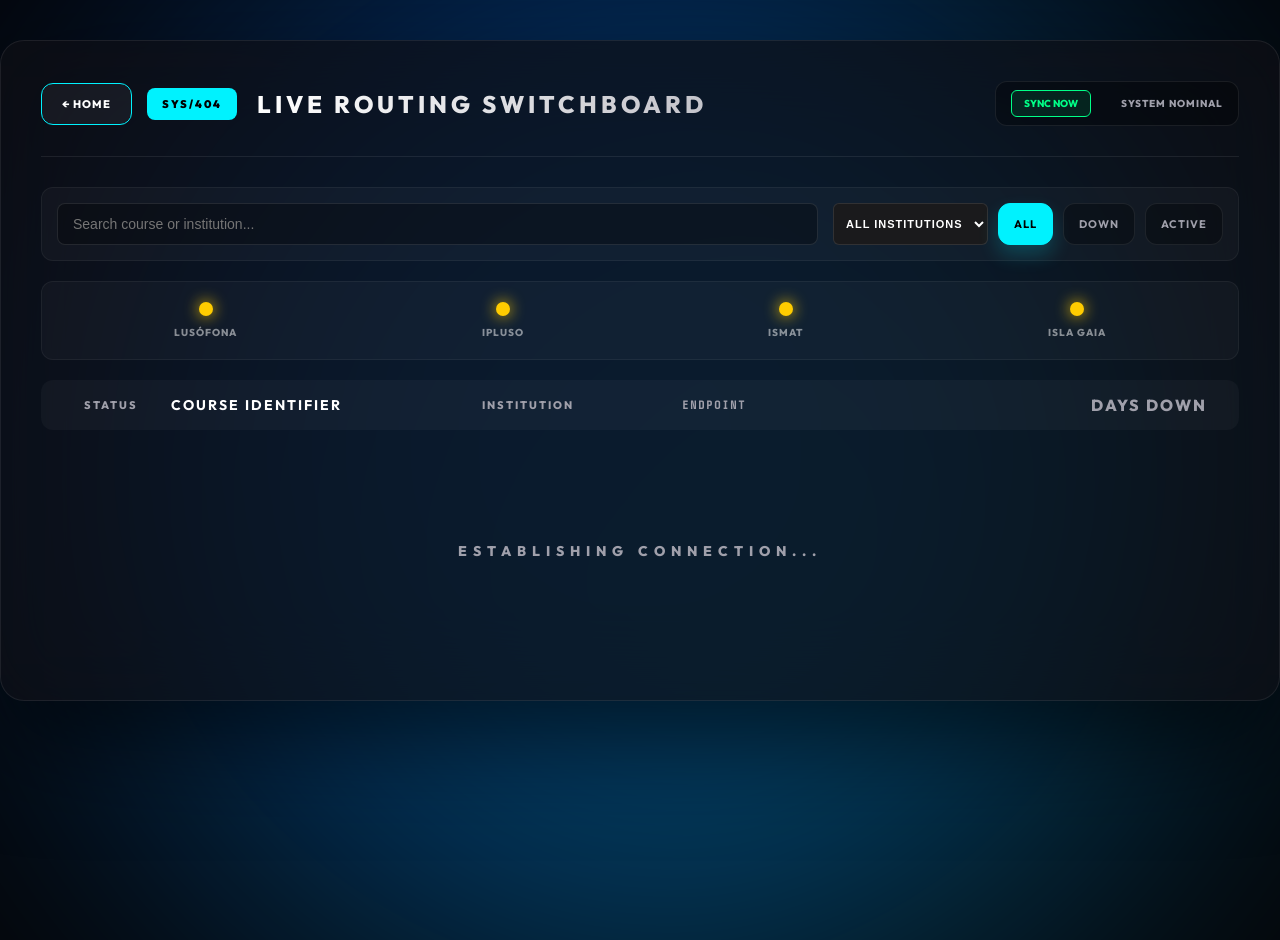
==== commit cfe376ae: "v117: Automation Overhaul (Separated Waters) - 2026-05-14 16:16:42.725456" ====
--- a/404-board/index.html
+++ b/404-board/index.html
@@ -172,26 +172,27 @@
             try {
                 console.log("[404 Board] Starting data ingestion...");
                 
-                // 1. Load Special Data (Toplinks)
+                // 1. Load Special Data (Toplinks) - This sets window.specialData
                 try {
                     await loadScript('results_special.js');
-                    if (window.telemetryData) {
-                        window.specialData = [...window.telemetryData];
+                    if (window.specialData) {
                         console.log("[404 Board] Captured specialData:", window.specialData.length);
-                        window.telemetryData = null; // Clear to avoid confusion
                     }
-                } catch(e) { console.error("[404 Board] results_special.js failed"); }
-
-                // 2. Load Main Data (Courses)
+                } catch(e) { console.warn("[404 Board] No special results found."); }
+
+                // 2. Load Main Data (Courses) - This sets window.telemetryData
                 try {
                     await loadScript('results.js');
-                    console.log("[404 Board] Loaded main telemetryData:", window.telemetryData?.length);
-                } catch(e) {
-                    console.warn("[404 Board] results.js failed, trying fallback");
-                    await loadScript('telemetry.js');
-                }
-                
-                checkTelemetry();
+                    if (window.telemetryData) {
+                        console.log("[404 Board] Captured telemetryData:", window.telemetryData.length);
+                    }
+                } catch(e) { console.warn("[404 Board] No main results found."); }
+
+                const finalData = window.telemetryData || [];
+                const specialData = window.specialData || [];
+
+                checkTelemetry(finalData);
+                updateServerLeds(specialData);
             } catch (err) {
                 console.error("Critical: All telemetry sources failed.");
                 document.querySelector('.loading-state').textContent = "SYSTEM OFFLINE - CHECK REPO";
@@ -224,7 +225,7 @@
         }
         
         function updateServerLeds(data) {
-            console.log("[404 Board] Updating LEDs with data:", data);
+            console.log("[404 Board] LED Update Event: Processing", data.length, "records");
             const mapping = {
                 'led-lusofona': 'ensinolusofona.pt',
                 'led-ipluso': 'ipluso.pt',
@@ -234,14 +235,17 @@
 
             Object.keys(mapping).forEach(id => {
                 const urlPart = mapping[id];
-                const record = data.find(item => item.Url.toLowerCase().includes(urlPart));
+                const record = data.find(item => (item.Url || '').toLowerCase().includes(urlPart));
                 const led = document.getElementById(id);
-                if (led && record) {
-                    const isOk = record.Status === 'OK' || record.StatusCode === 200;
-                    console.log(`[404 Board] LED ${id} status: ${isOk ? 'OK' : 'DOWN'}`);
-                    led.className = `led-diode ${isOk ? 'green glow' : 'red pulse-fast'}`;
-                } else {
-                    console.warn(`[404 Board] No record found for ${id} (part: ${urlPart})`);
+                
+                if (led) {
+                    if (record) {
+                        const isOk = record.Status === 'OK' || record.StatusCode === 200 || record.StatusCode === "200";
+                        led.className = `led-diode ${isOk ? 'green glow' : 'red pulse-fast'}`;
+                        console.log(`[404 Board] MATCH: ${id} -> ${record.Url} [${isOk ? 'UP' : 'DOWN'}]`);
+                    } else {
+                        console.warn(`[404 Board] MISS: No record found for ${id} using pattern '${urlPart}'`);
+                    }
                 }
             });
         }
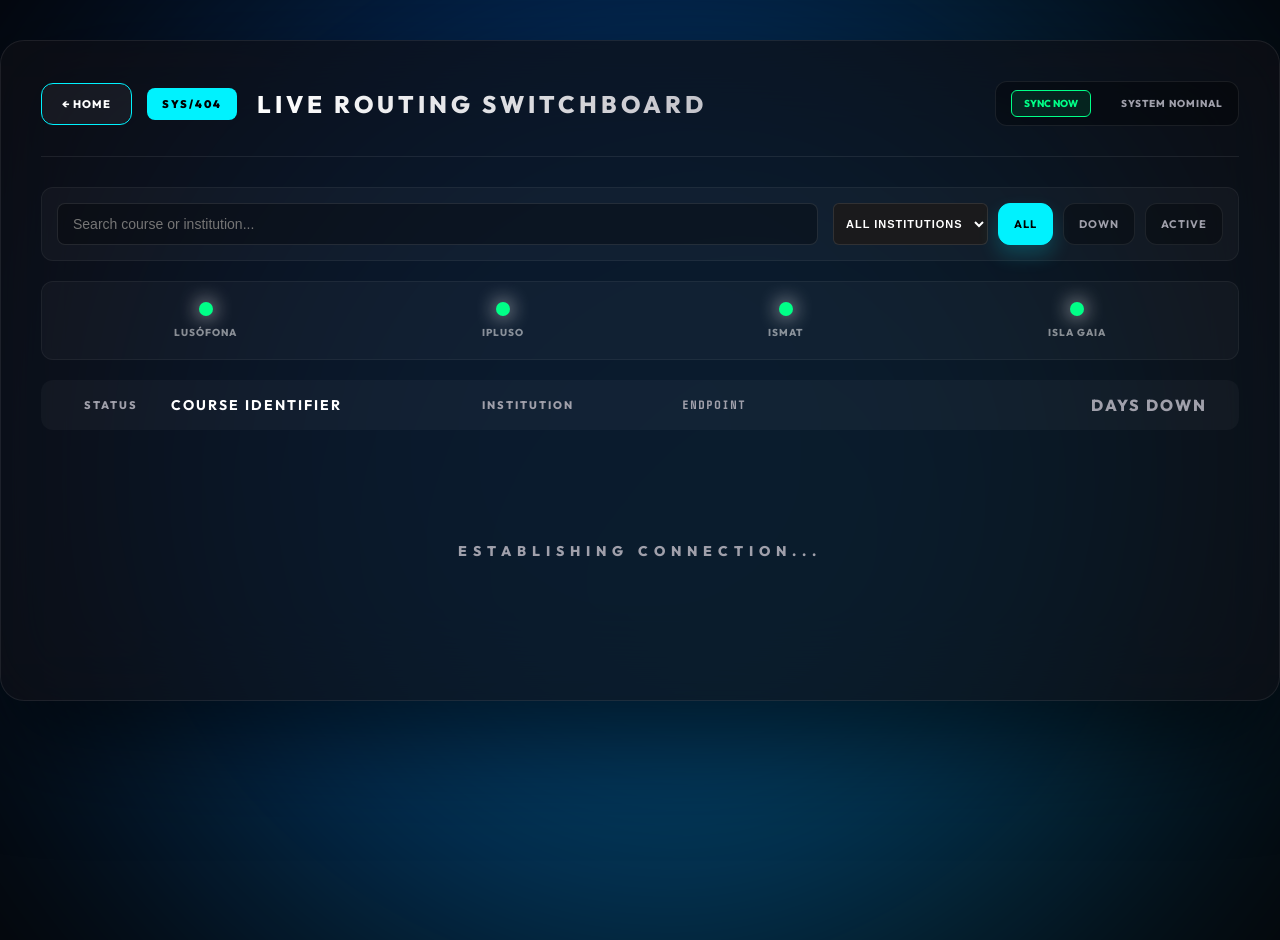
==== commit 2769559e: "v117: Automation Overhaul (Separated Waters) - 2026-05-14 16:20:10.185281" ====
--- a/404-board/index.html
+++ b/404-board/index.html
@@ -191,17 +191,28 @@
                 const finalData = window.telemetryData || [];
                 const specialData = window.specialData || [];
 
+                console.log(`[404 Board] Data Load Complete. Courses: ${finalData.length}, Toplinks: ${specialData.length}`);
+                
                 checkTelemetry(finalData);
                 updateServerLeds(specialData);
             } catch (err) {
-                console.error("Critical: All telemetry sources failed.");
-                document.querySelector('.loading-state').textContent = "SYSTEM OFFLINE - CHECK REPO";
+                console.error("Critical: Telemetry logic error.", err);
+                document.getElementById('results-body').innerHTML = '<tr><td colspan="5" style="text-align:center; padding:40px; color:#ff4757;">SYSTEM SYNC ERROR - REFRESH IN 60s</td></tr>';
             }
         }
 
         initBoard();
 
-        function checkTelemetry() {
+        function checkTelemetry(data) {
+            const container = document.getElementById('results-body');
+            if (!container) return;
+
+            if (!data || data.length === 0) {
+                container.innerHTML = '<tr><td colspan="5" style="text-align:center; padding:40px; color:#ffa502;">NO COURSE DATA FOUND - RUNNING AGENT...</td></tr>';
+                return;
+            }
+            
+            container.innerHTML = ''; // Clear the "Establishing Connection"
             currentLang = localStorage.getItem('hub_lang') || 'en';
             updateUILanguage();
             
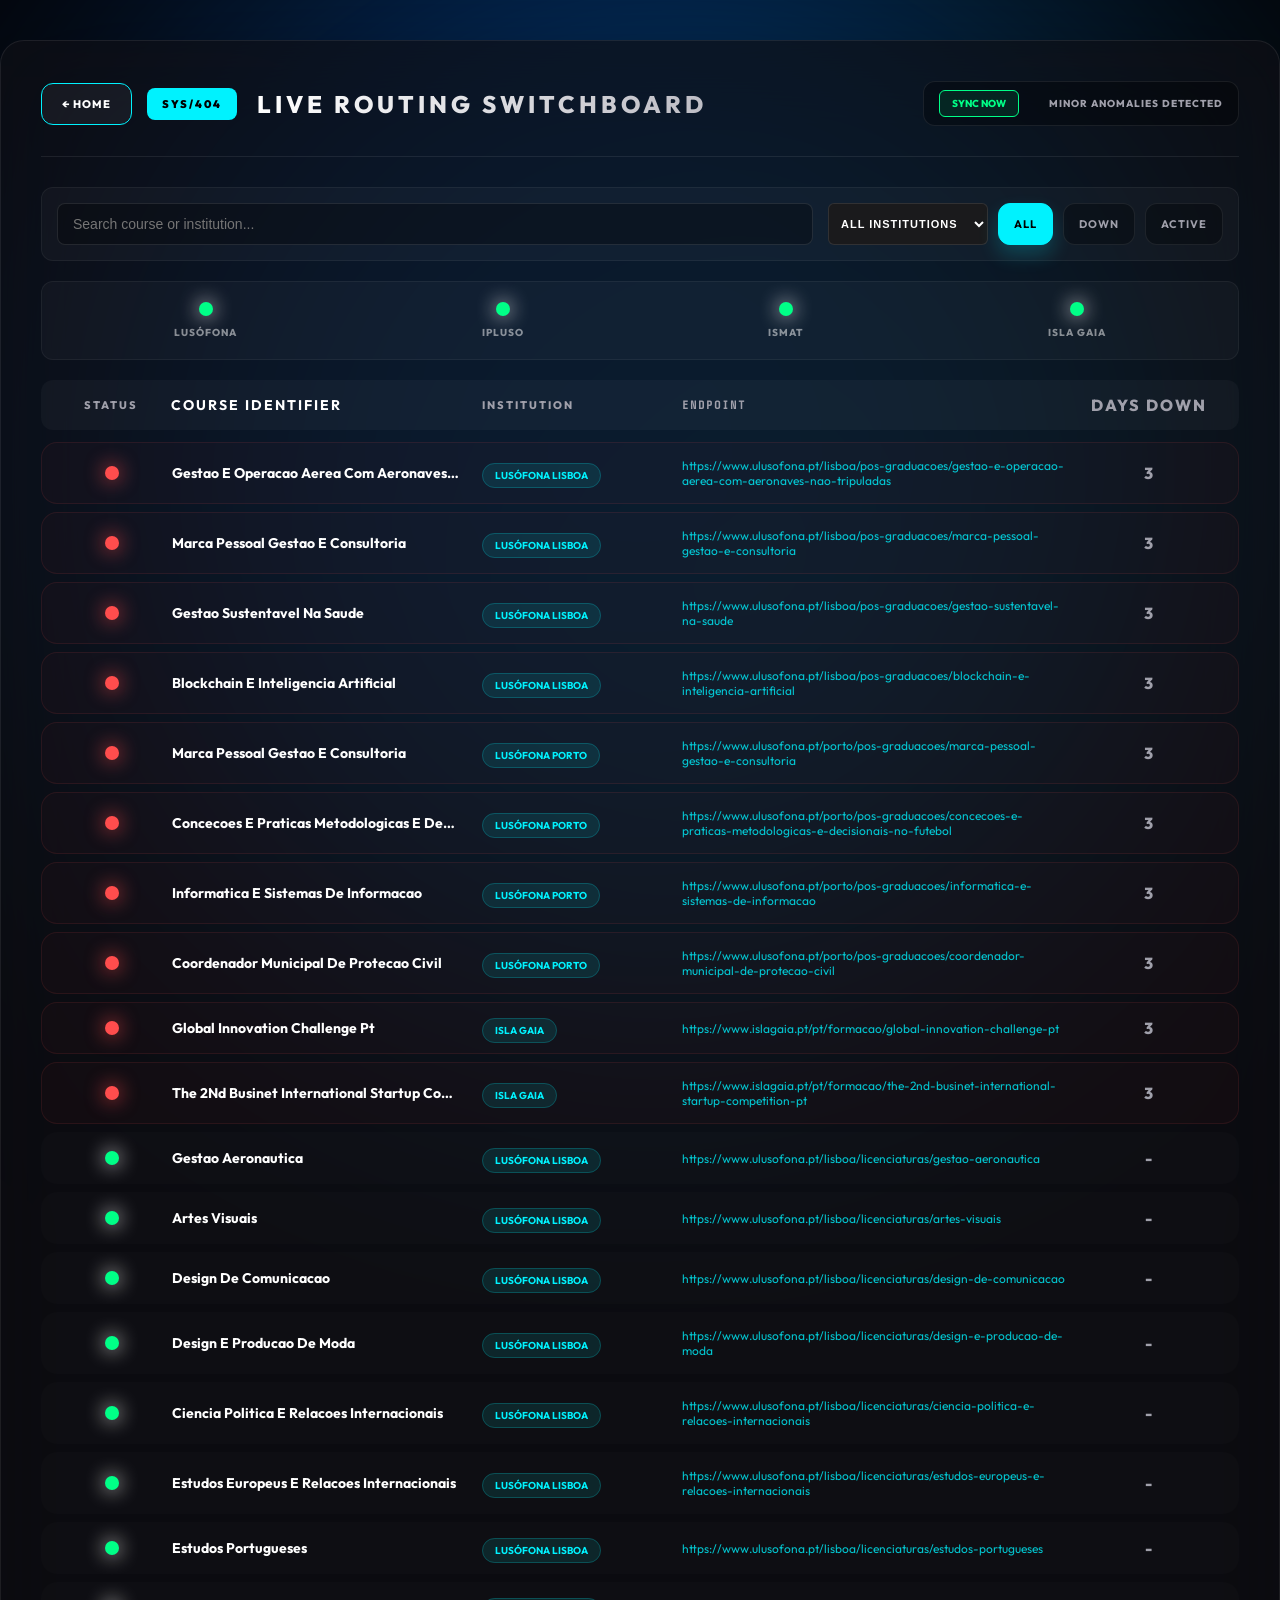
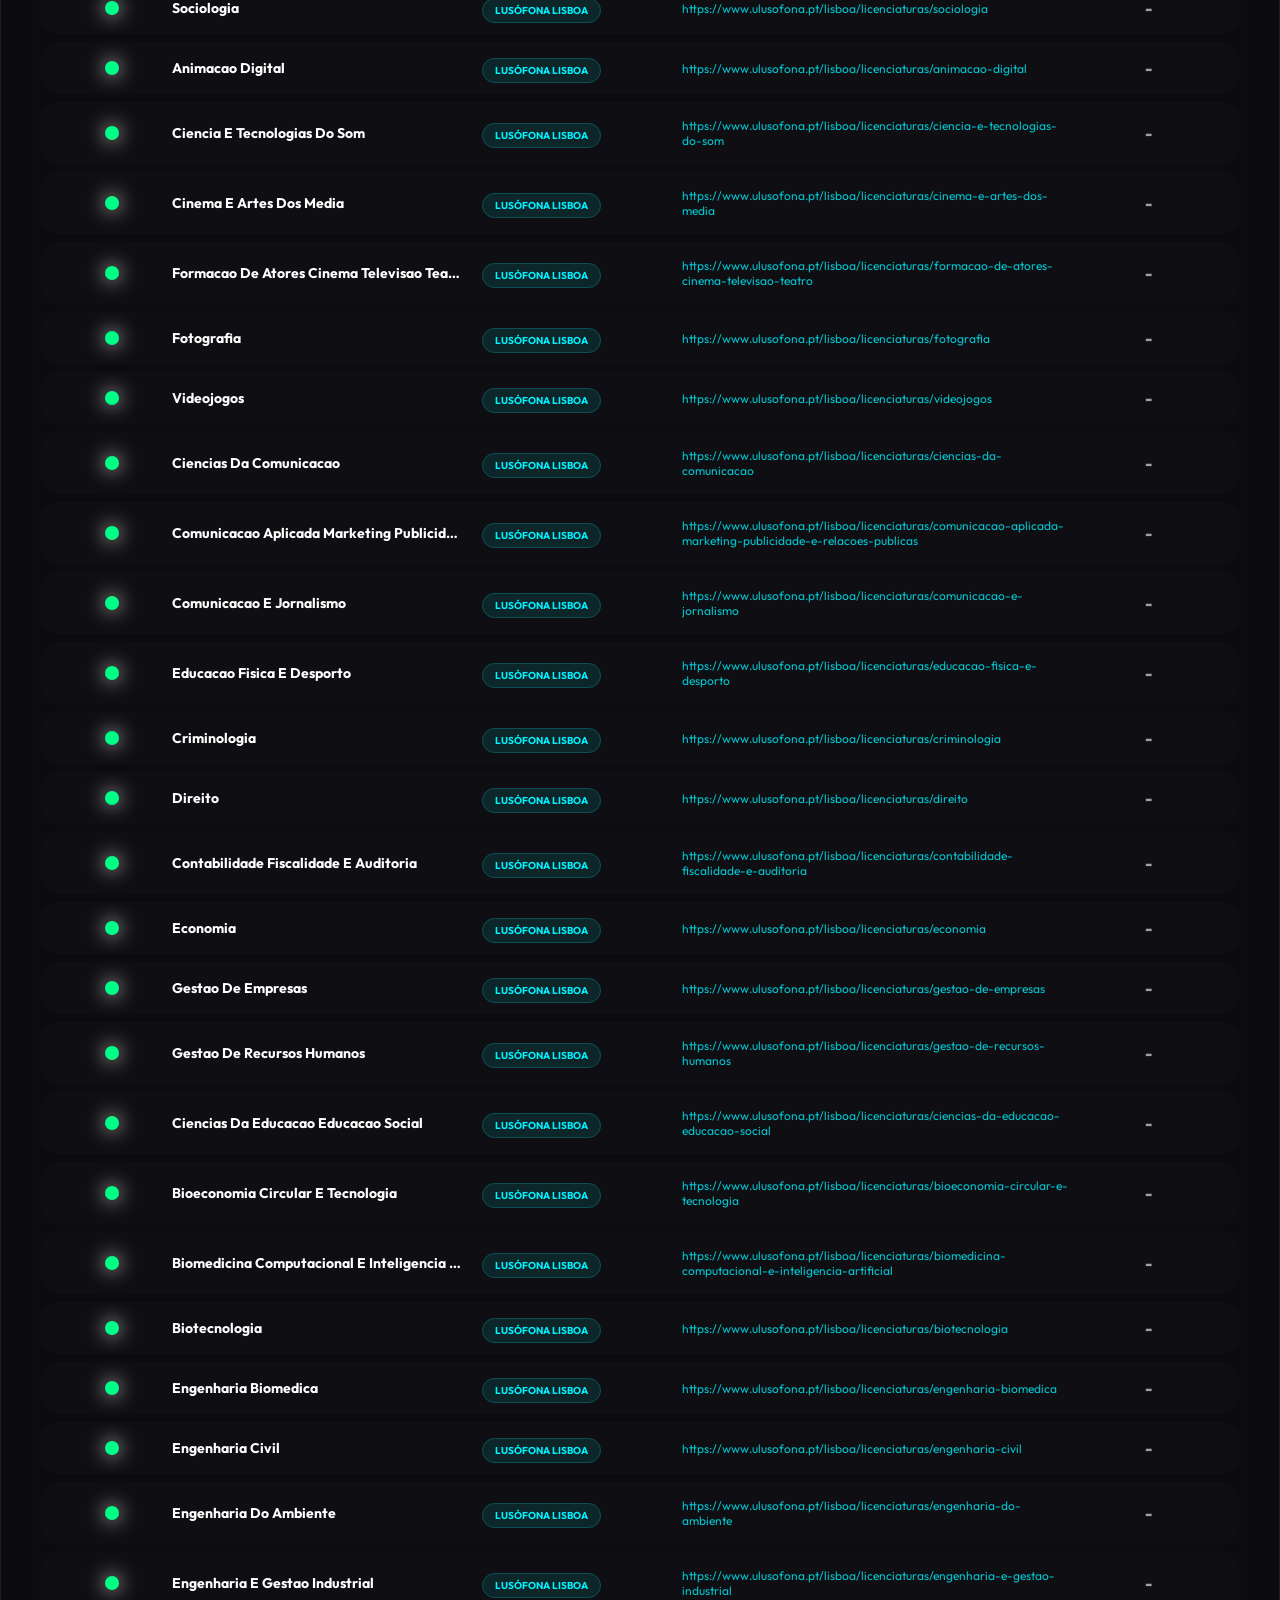
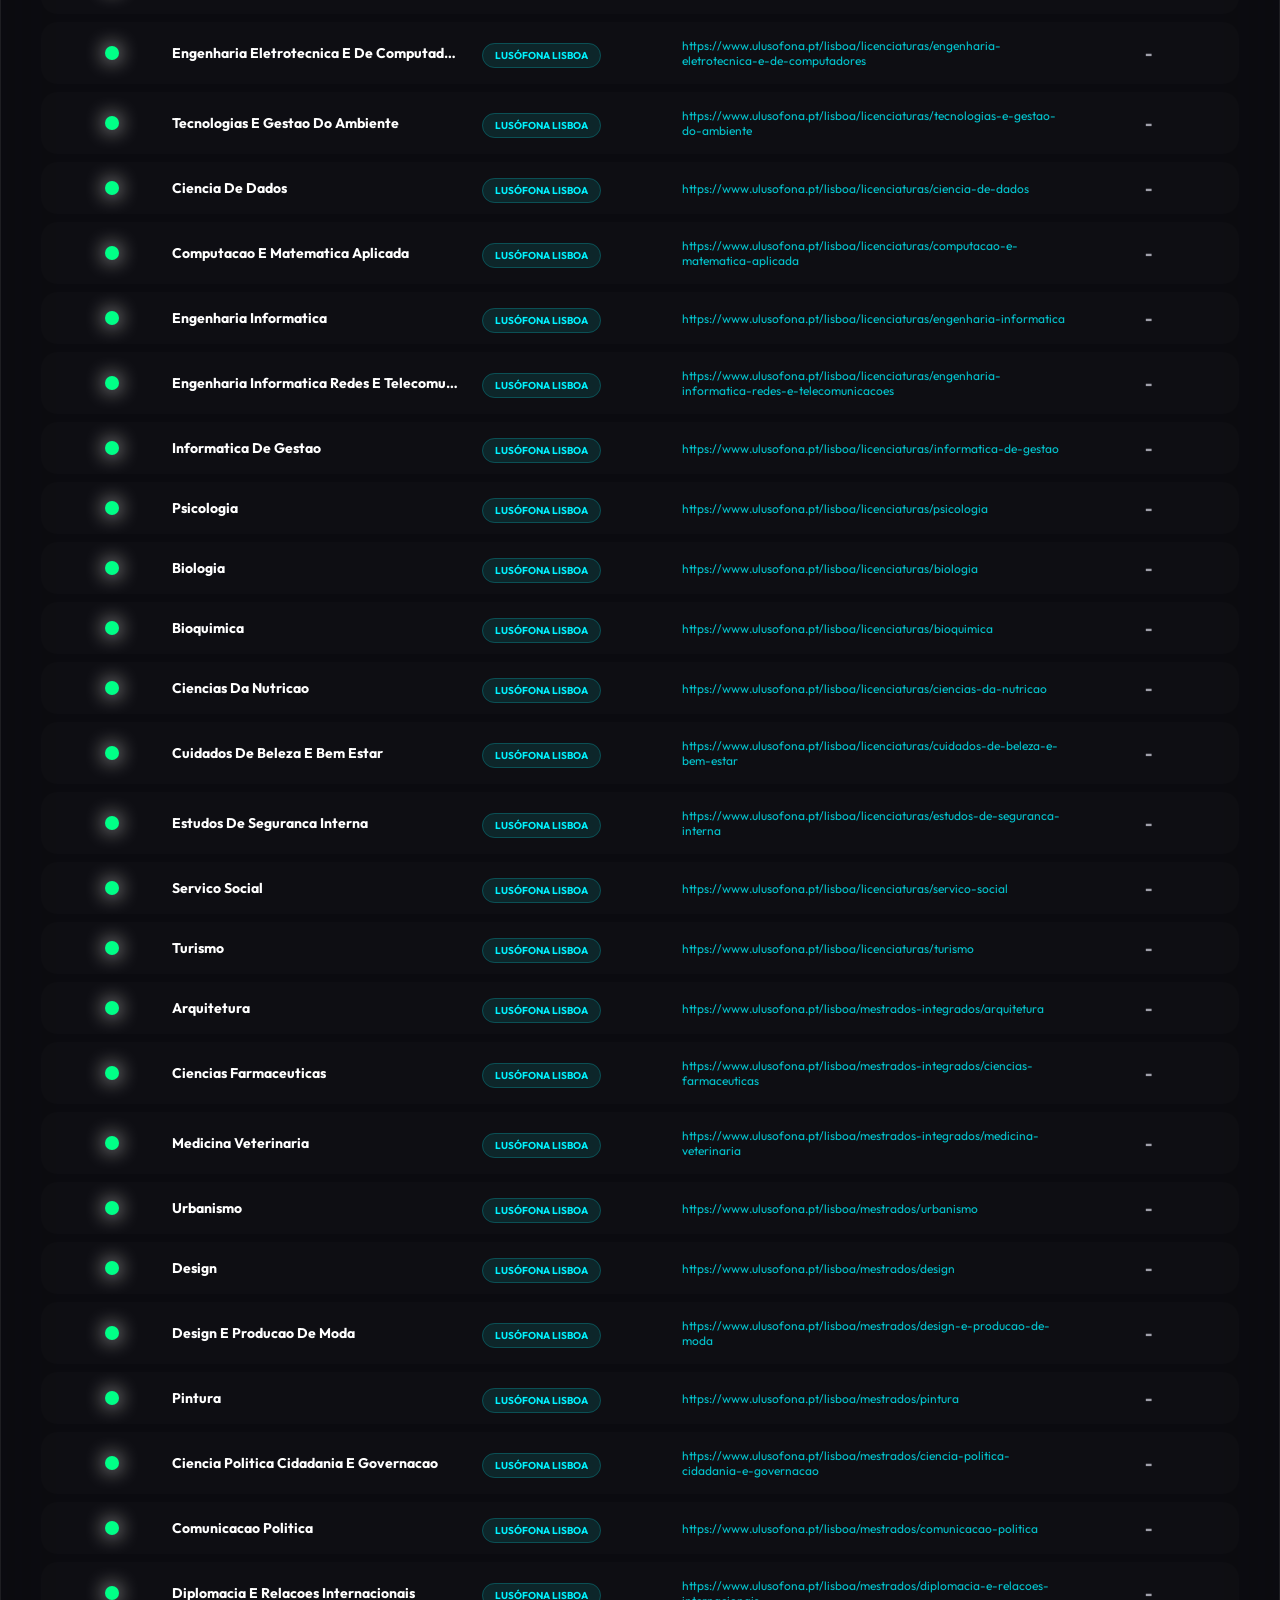
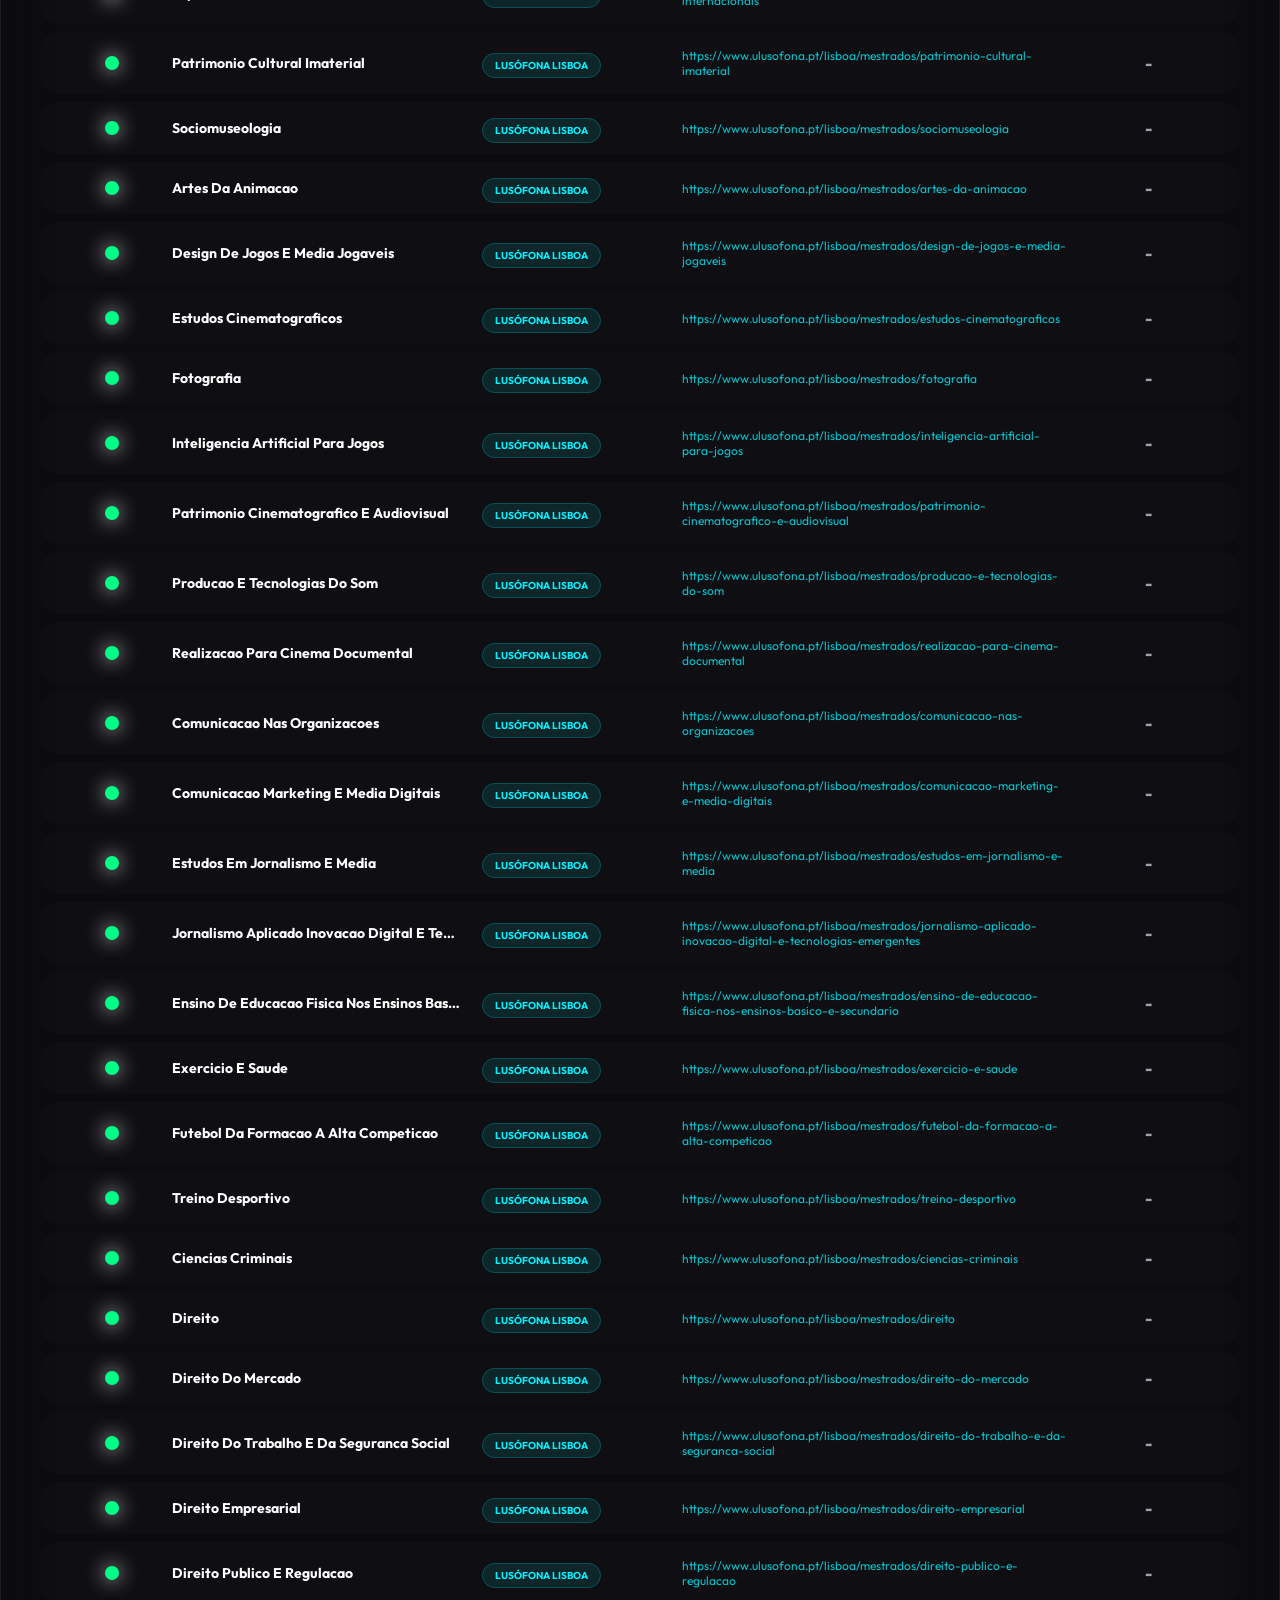
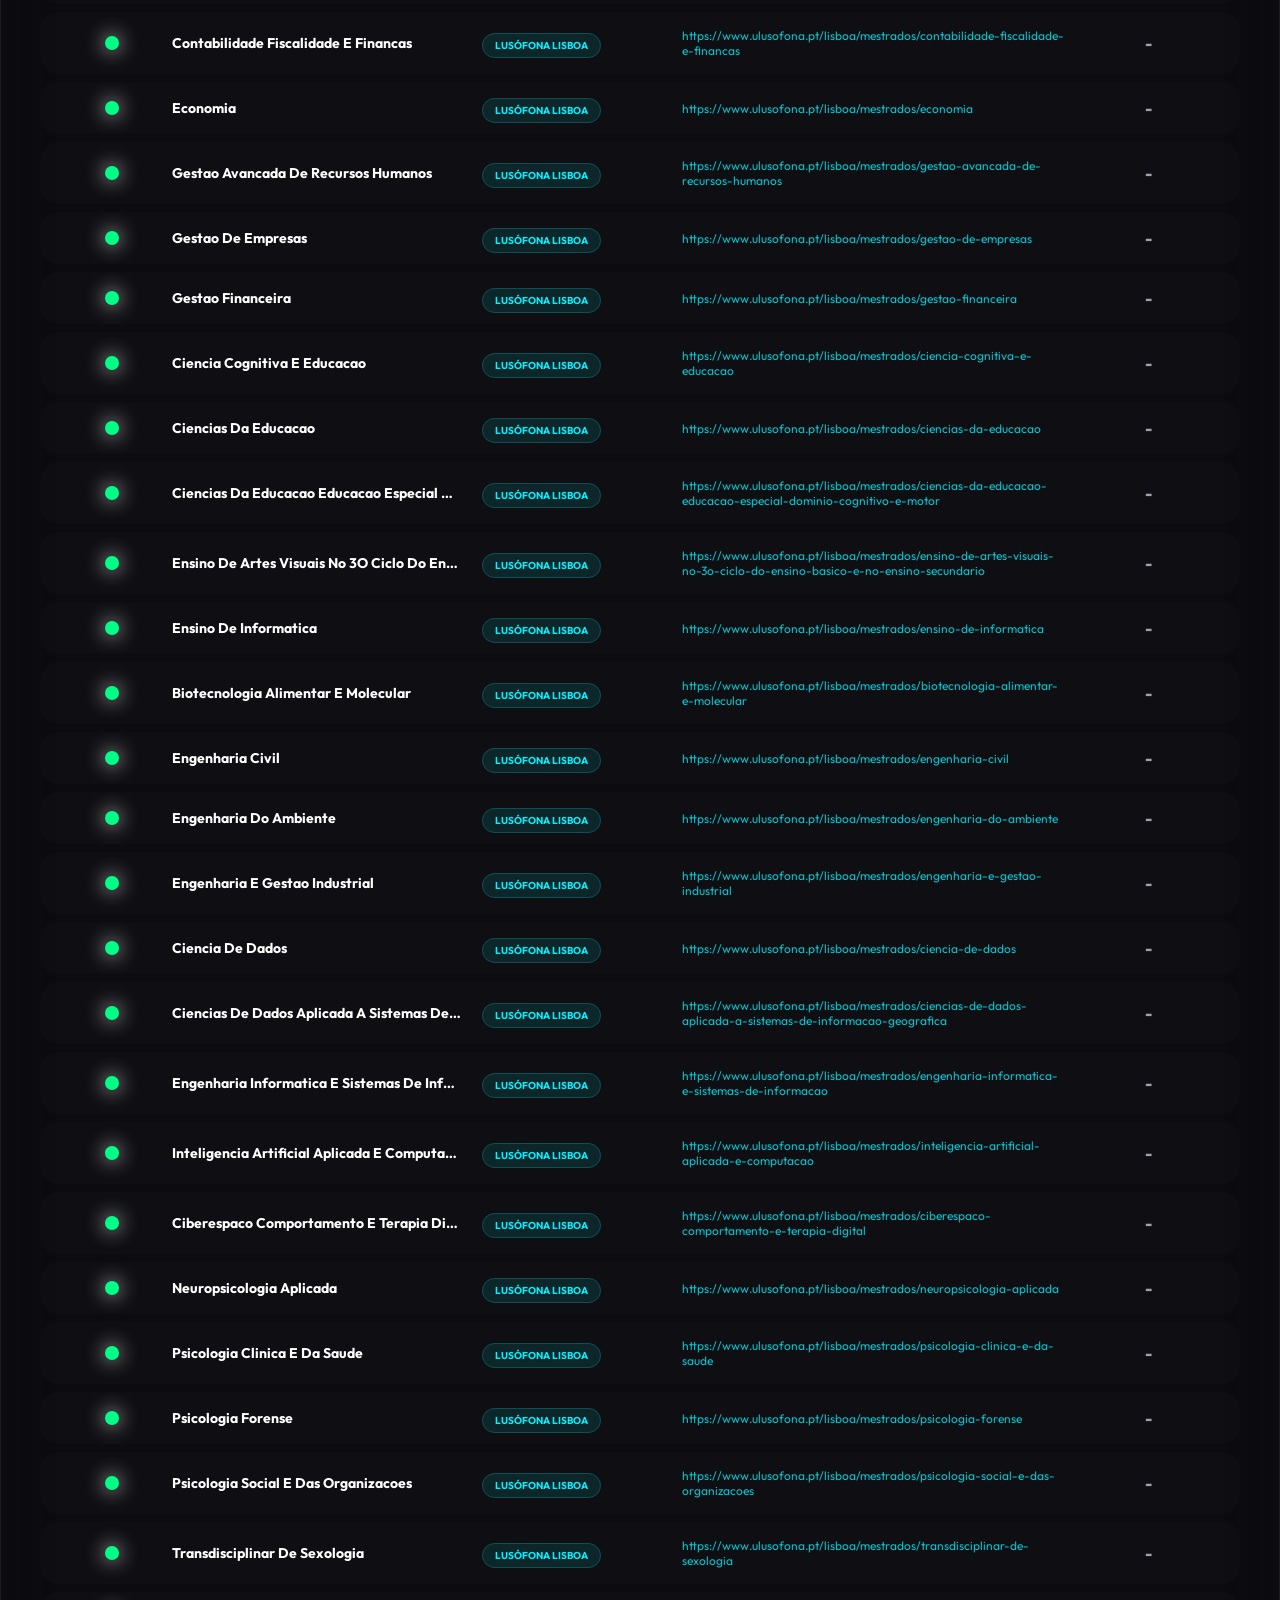
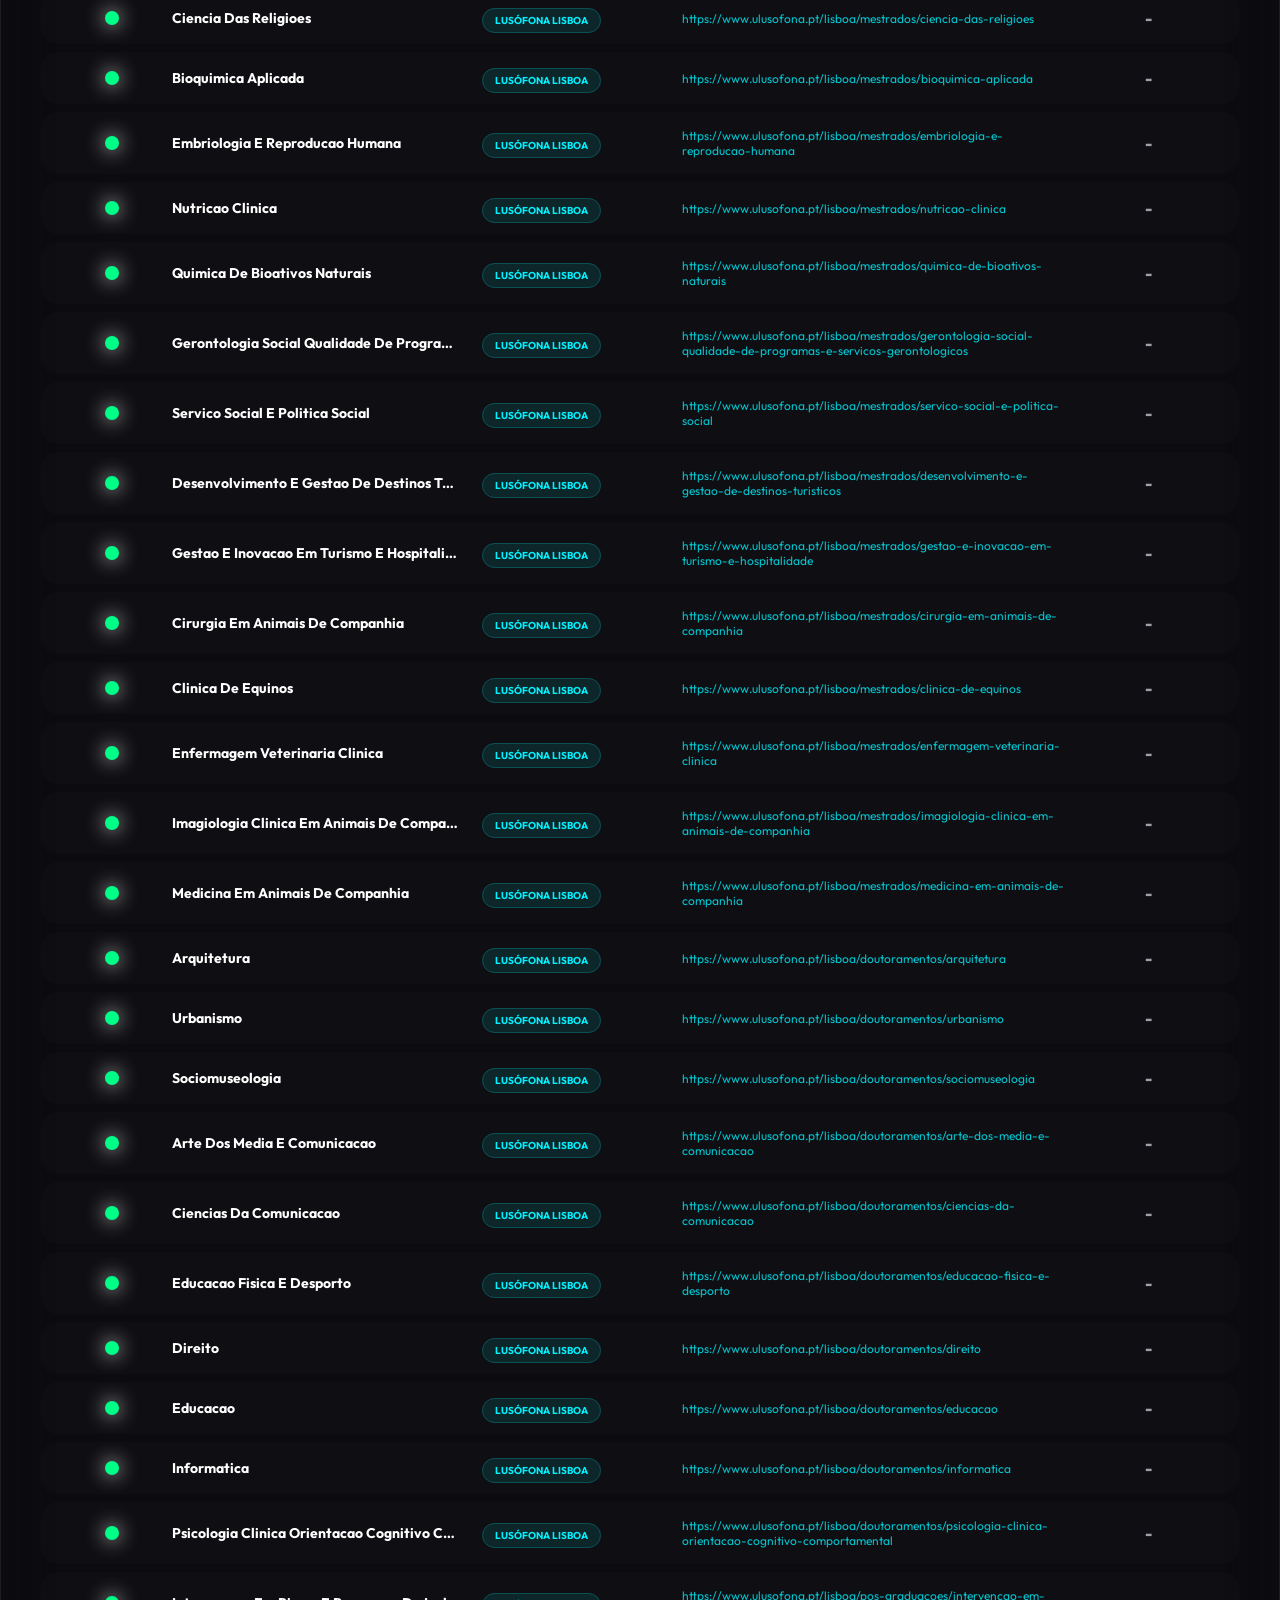
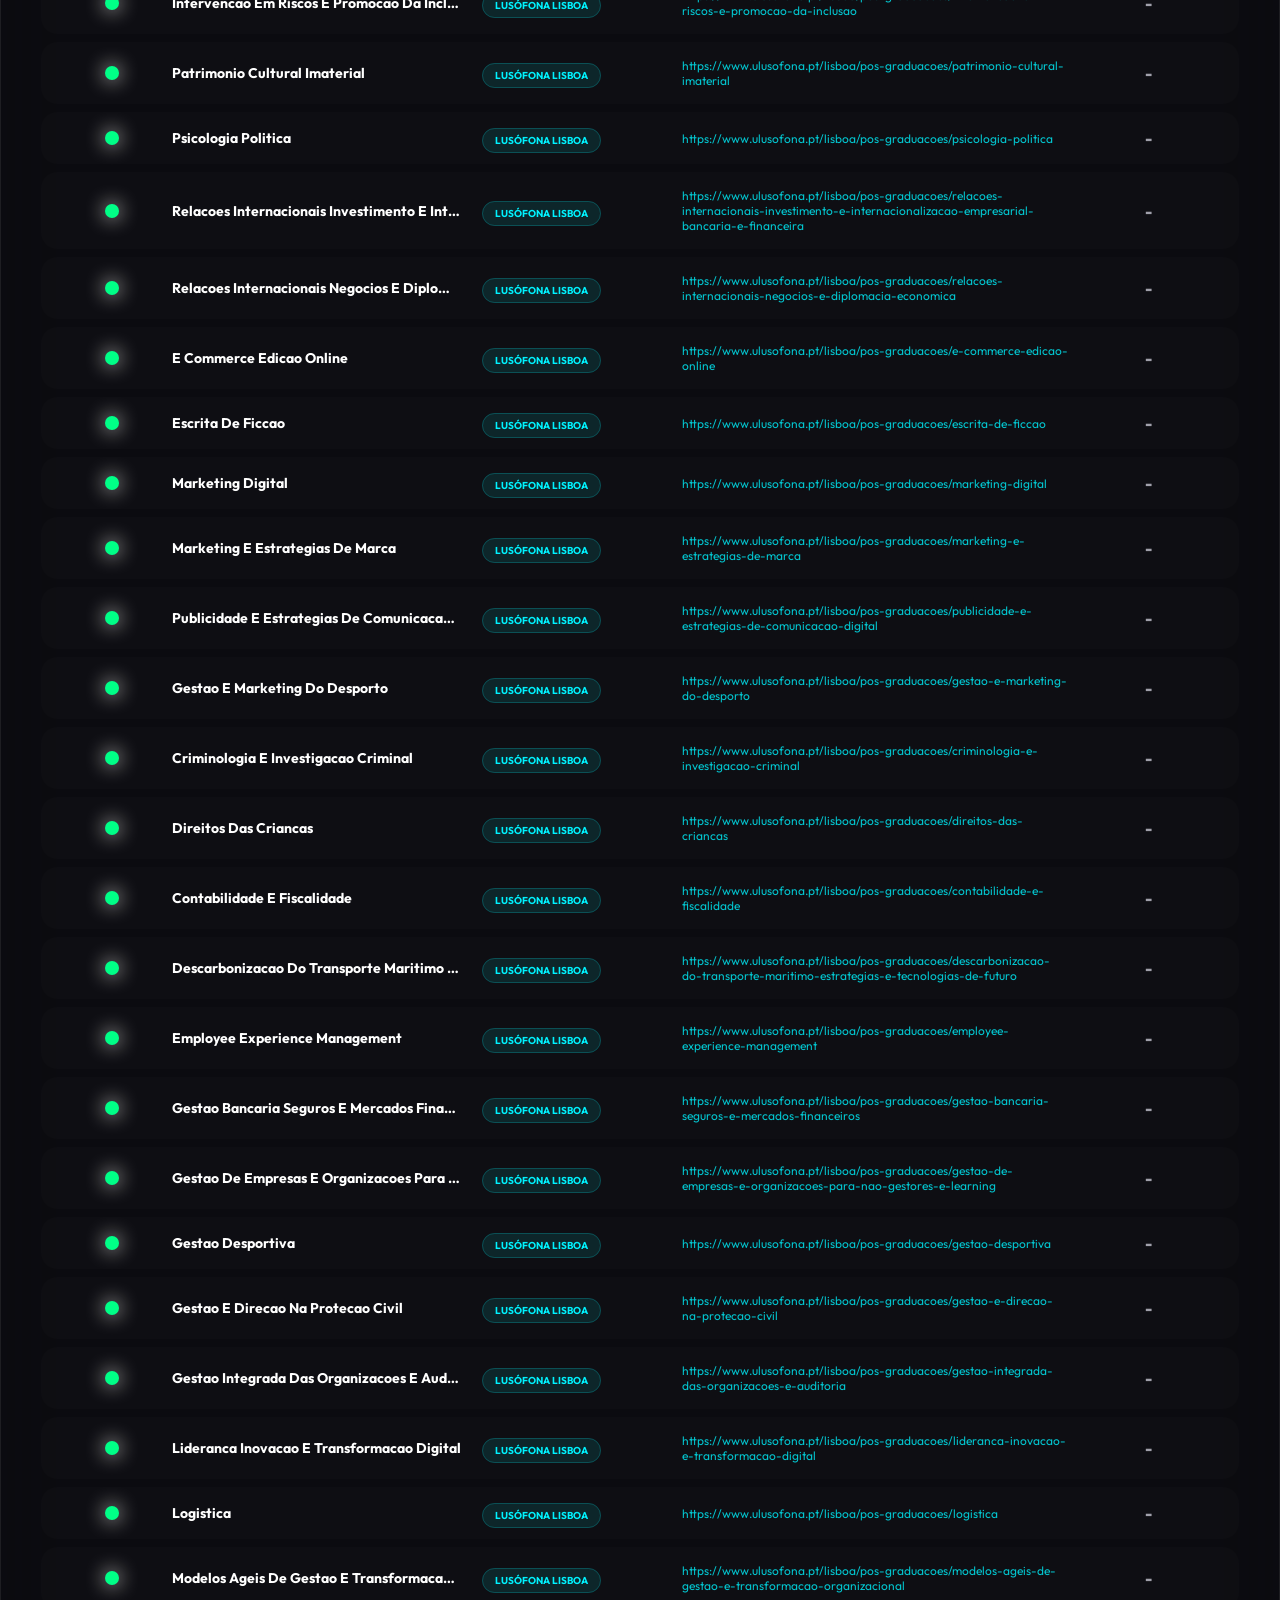
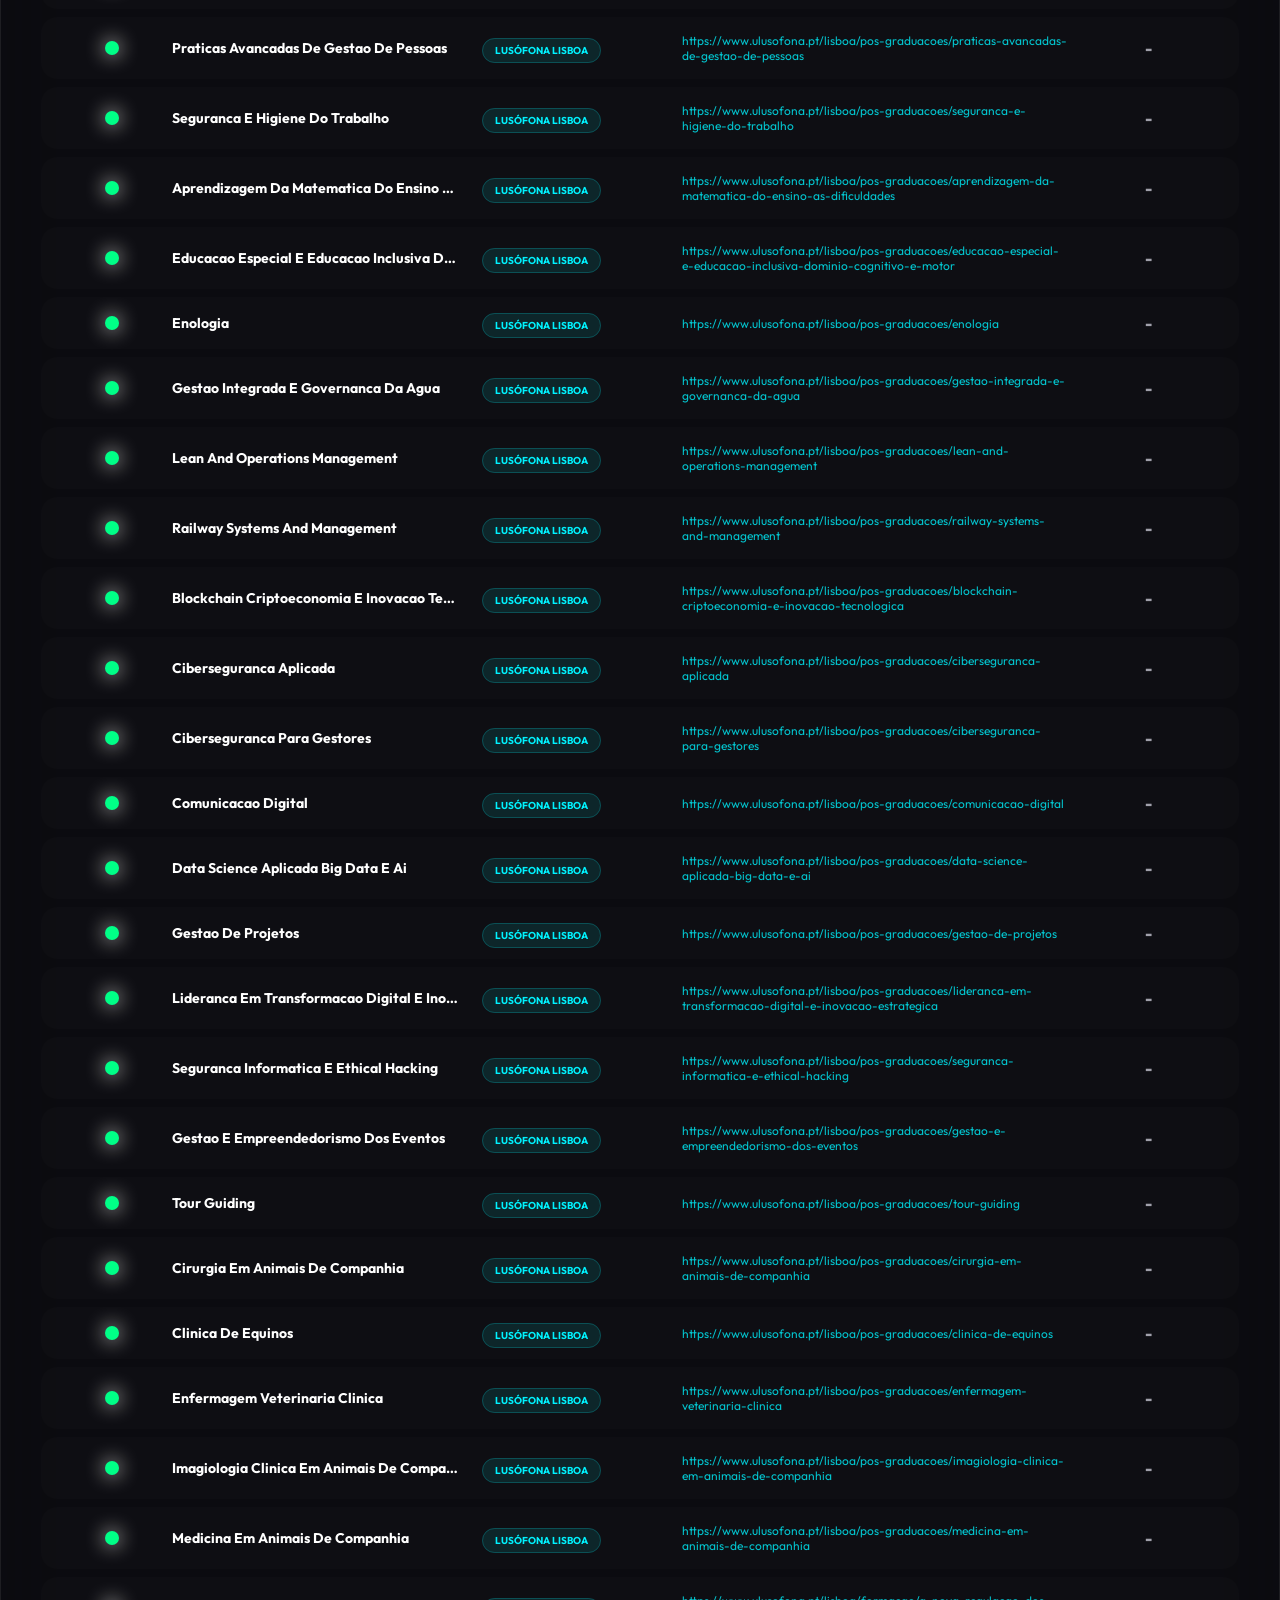
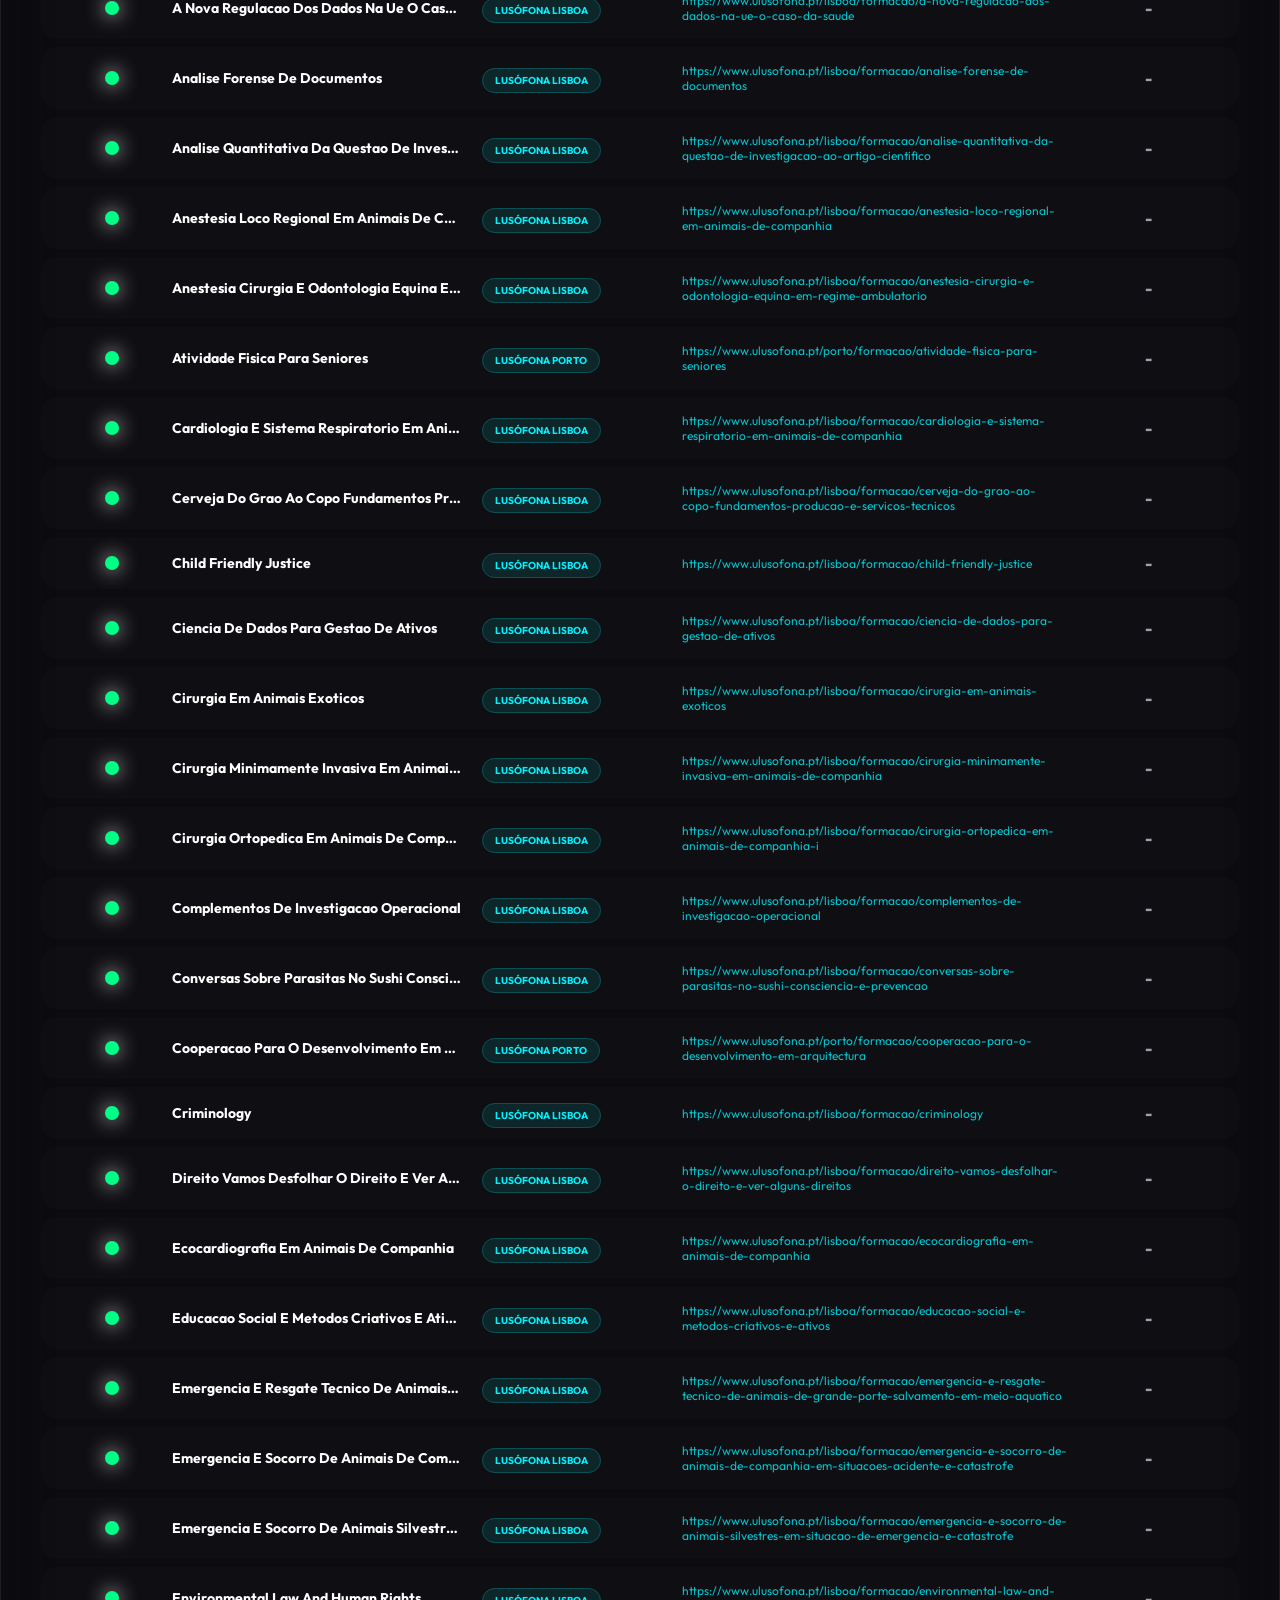
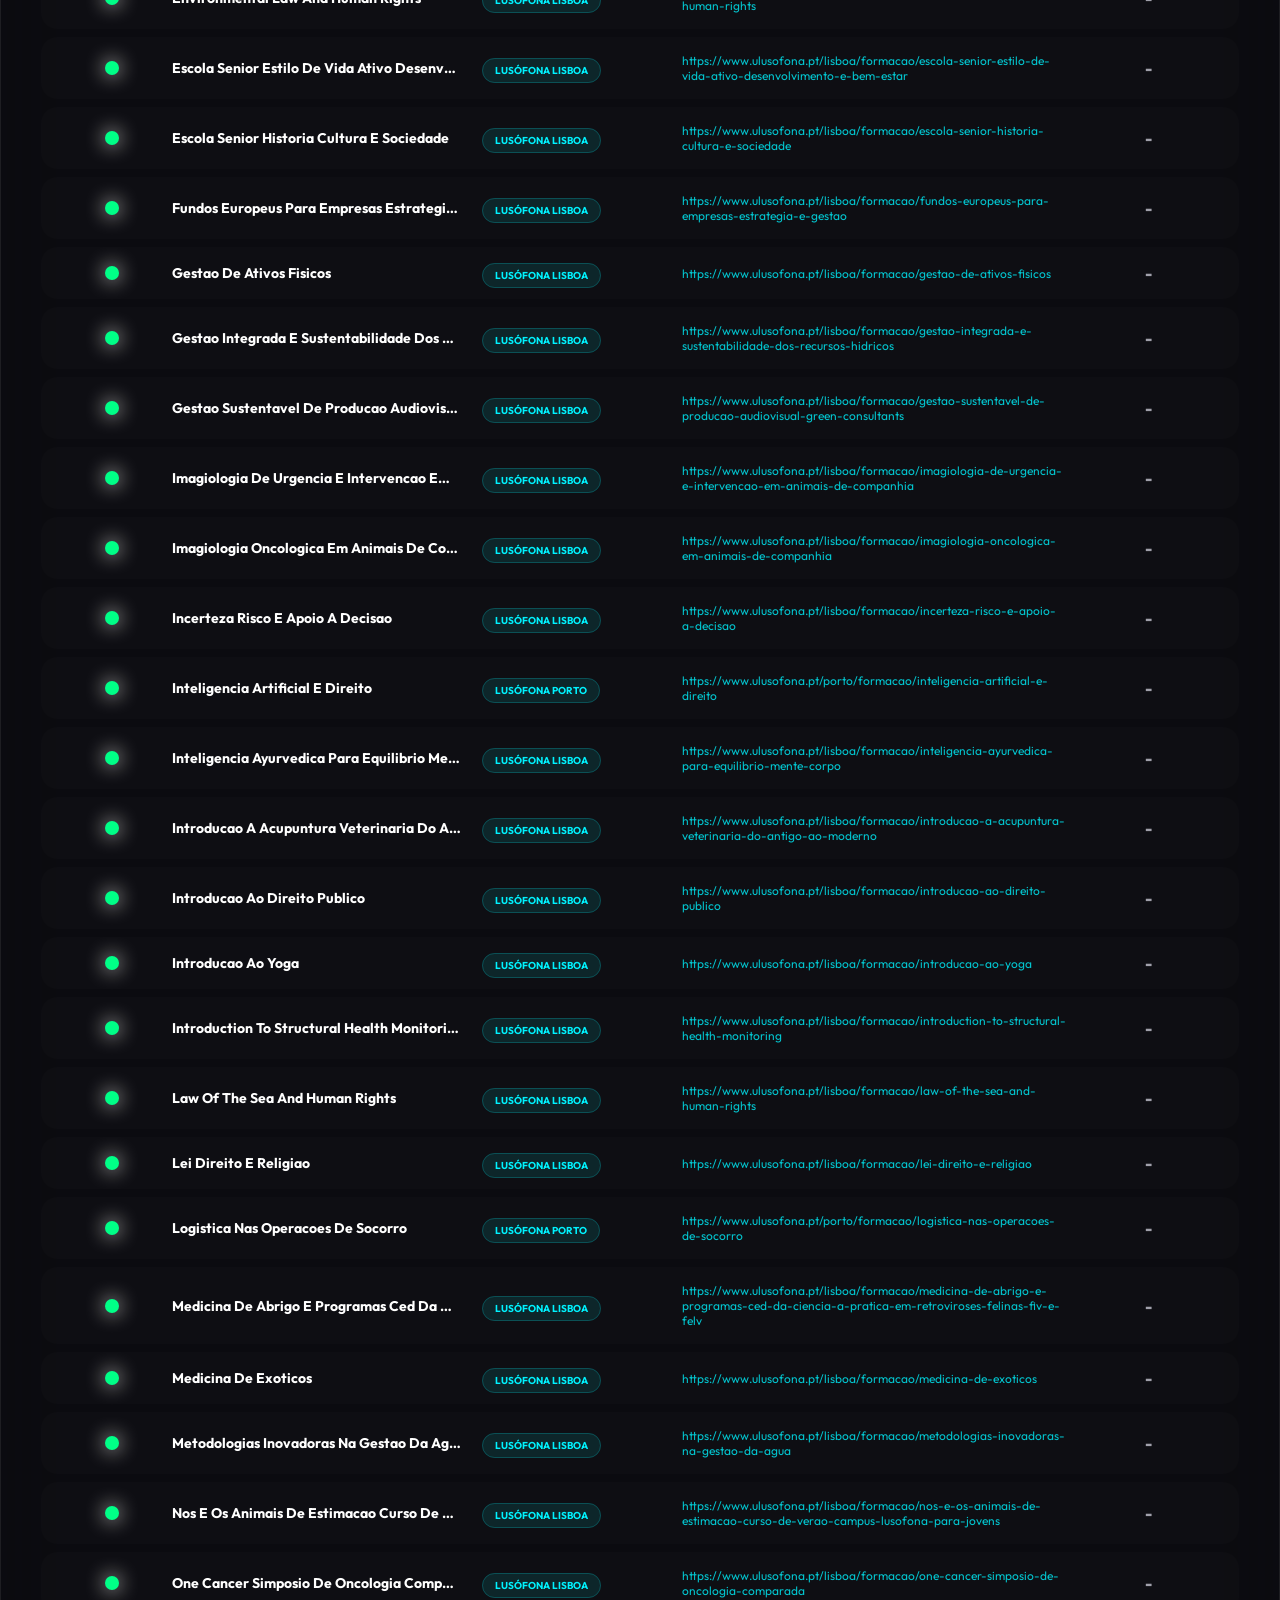
==== commit 0a430b89: "v117: Automation Overhaul (Separated Waters) - 2026-05-14 16:26:59.465589" ====
--- a/404-board/index.html
+++ b/404-board/index.html
@@ -197,18 +197,18 @@
                 updateServerLeds(specialData);
             } catch (err) {
                 console.error("Critical: Telemetry logic error.", err);
-                document.getElementById('results-body').innerHTML = '<tr><td colspan="5" style="text-align:center; padding:40px; color:#ff4757;">SYSTEM SYNC ERROR - REFRESH IN 60s</td></tr>';
+                document.getElementById('switch-board-rows').innerHTML = '<div style="text-align:center; padding:40px; color:#ff4757;">SYSTEM SYNC ERROR - REFRESH IN 60s</div>';
             }
         }
 
         initBoard();
 
         function checkTelemetry(data) {
-            const container = document.getElementById('results-body');
+            const container = document.getElementById('switch-board-rows');
             if (!container) return;
 
             if (!data || data.length === 0) {
-                container.innerHTML = '<tr><td colspan="5" style="text-align:center; padding:40px; color:#ffa502;">NO COURSE DATA FOUND - RUNNING AGENT...</td></tr>';
+                container.innerHTML = '<div style="text-align:center; padding:40px; color:#ffa502;">NO COURSE DATA FOUND - RUNNING AGENT...</div>';
                 return;
             }
             
@@ -367,7 +367,7 @@
         let rawData = [];
 
 
-        checkTelemetry();
+        // initBoard() handles everything
         setInterval(() => location.reload(), 300000); // Hard refresh every 5 mins to catch new file
     </script>
 </body>
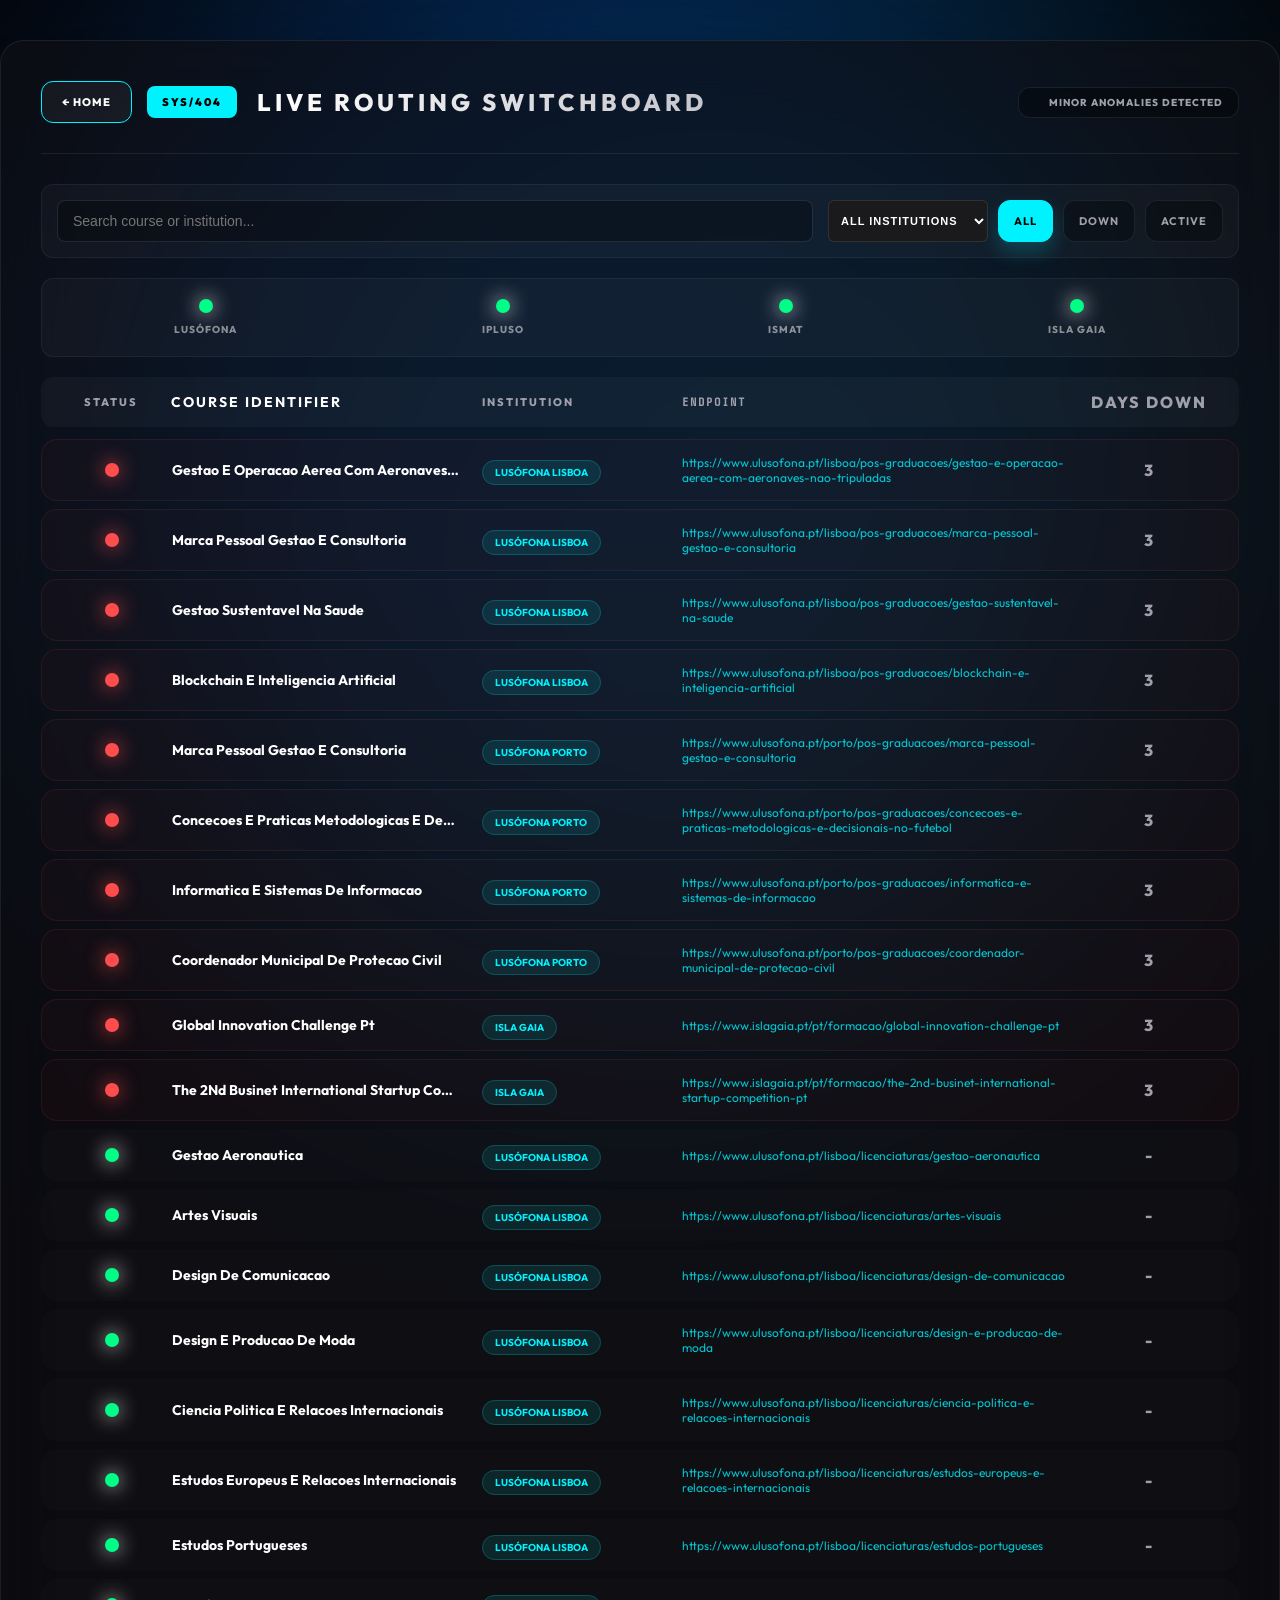
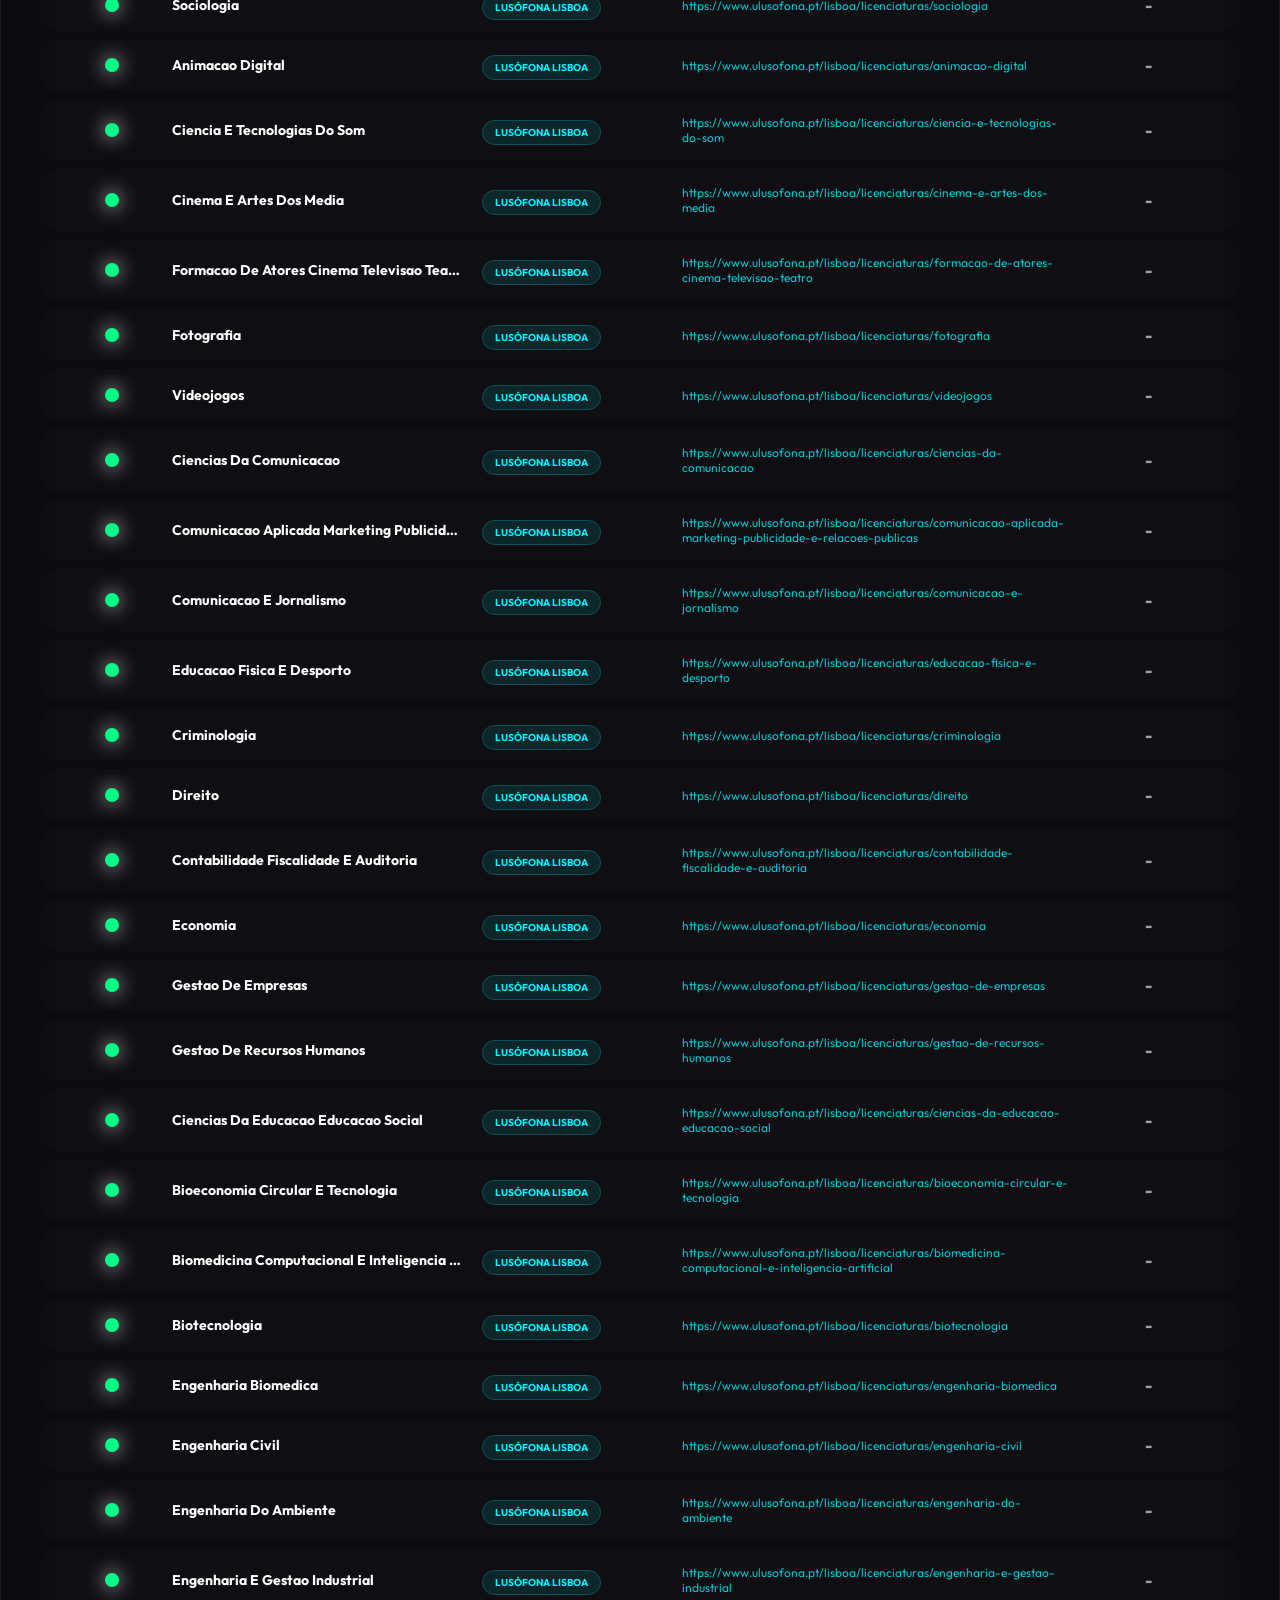
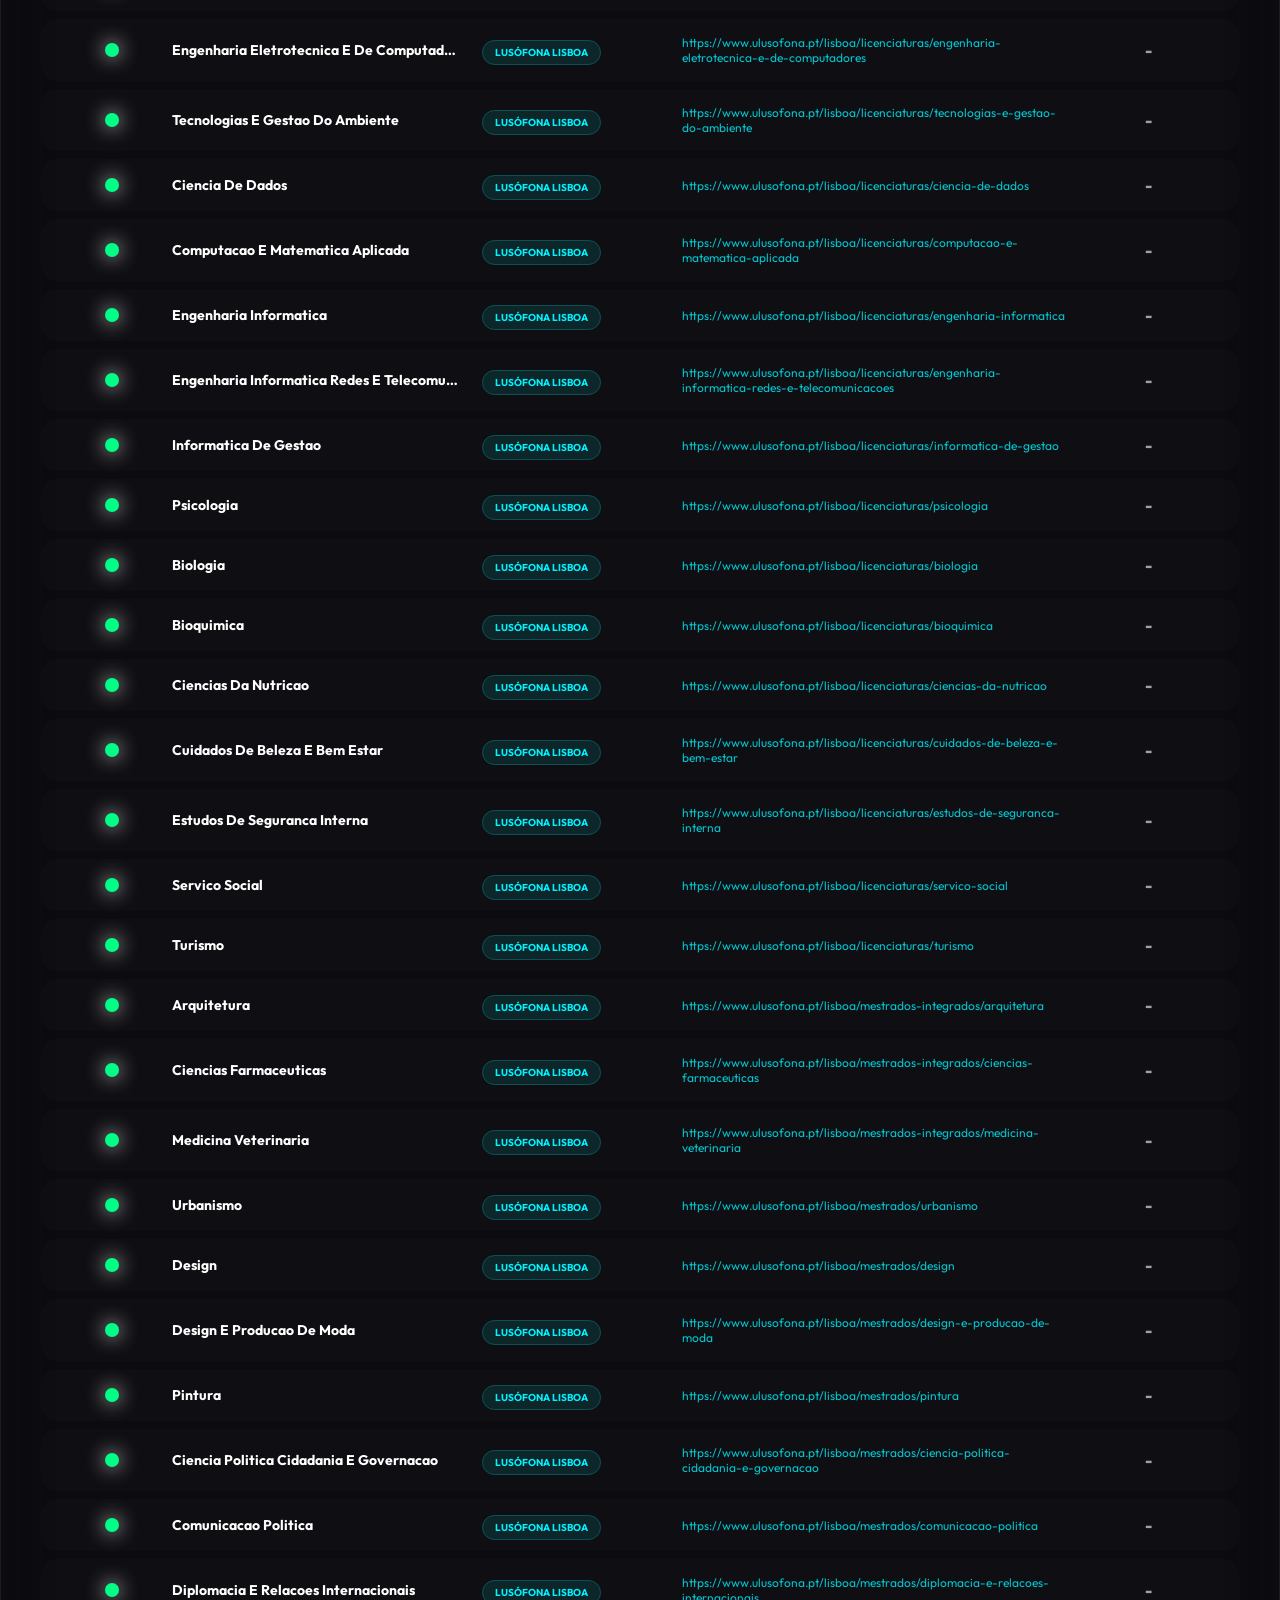
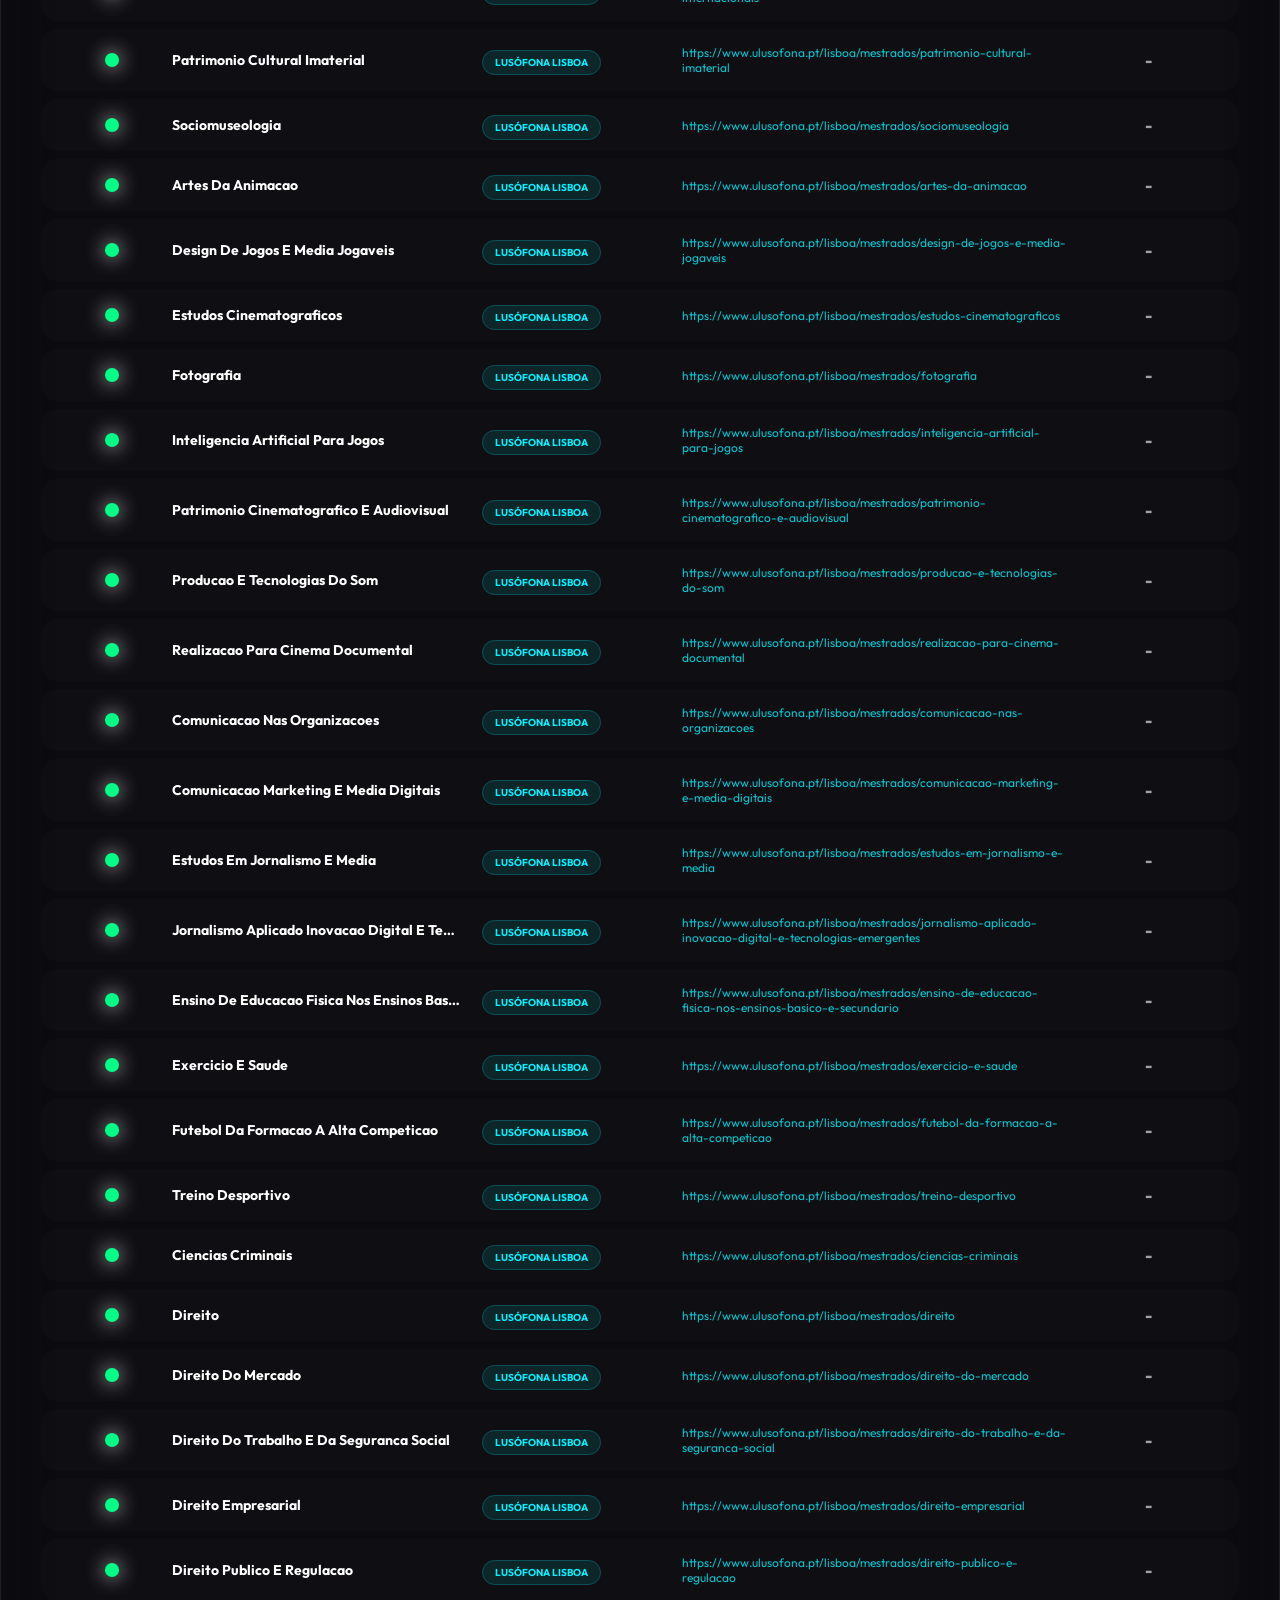
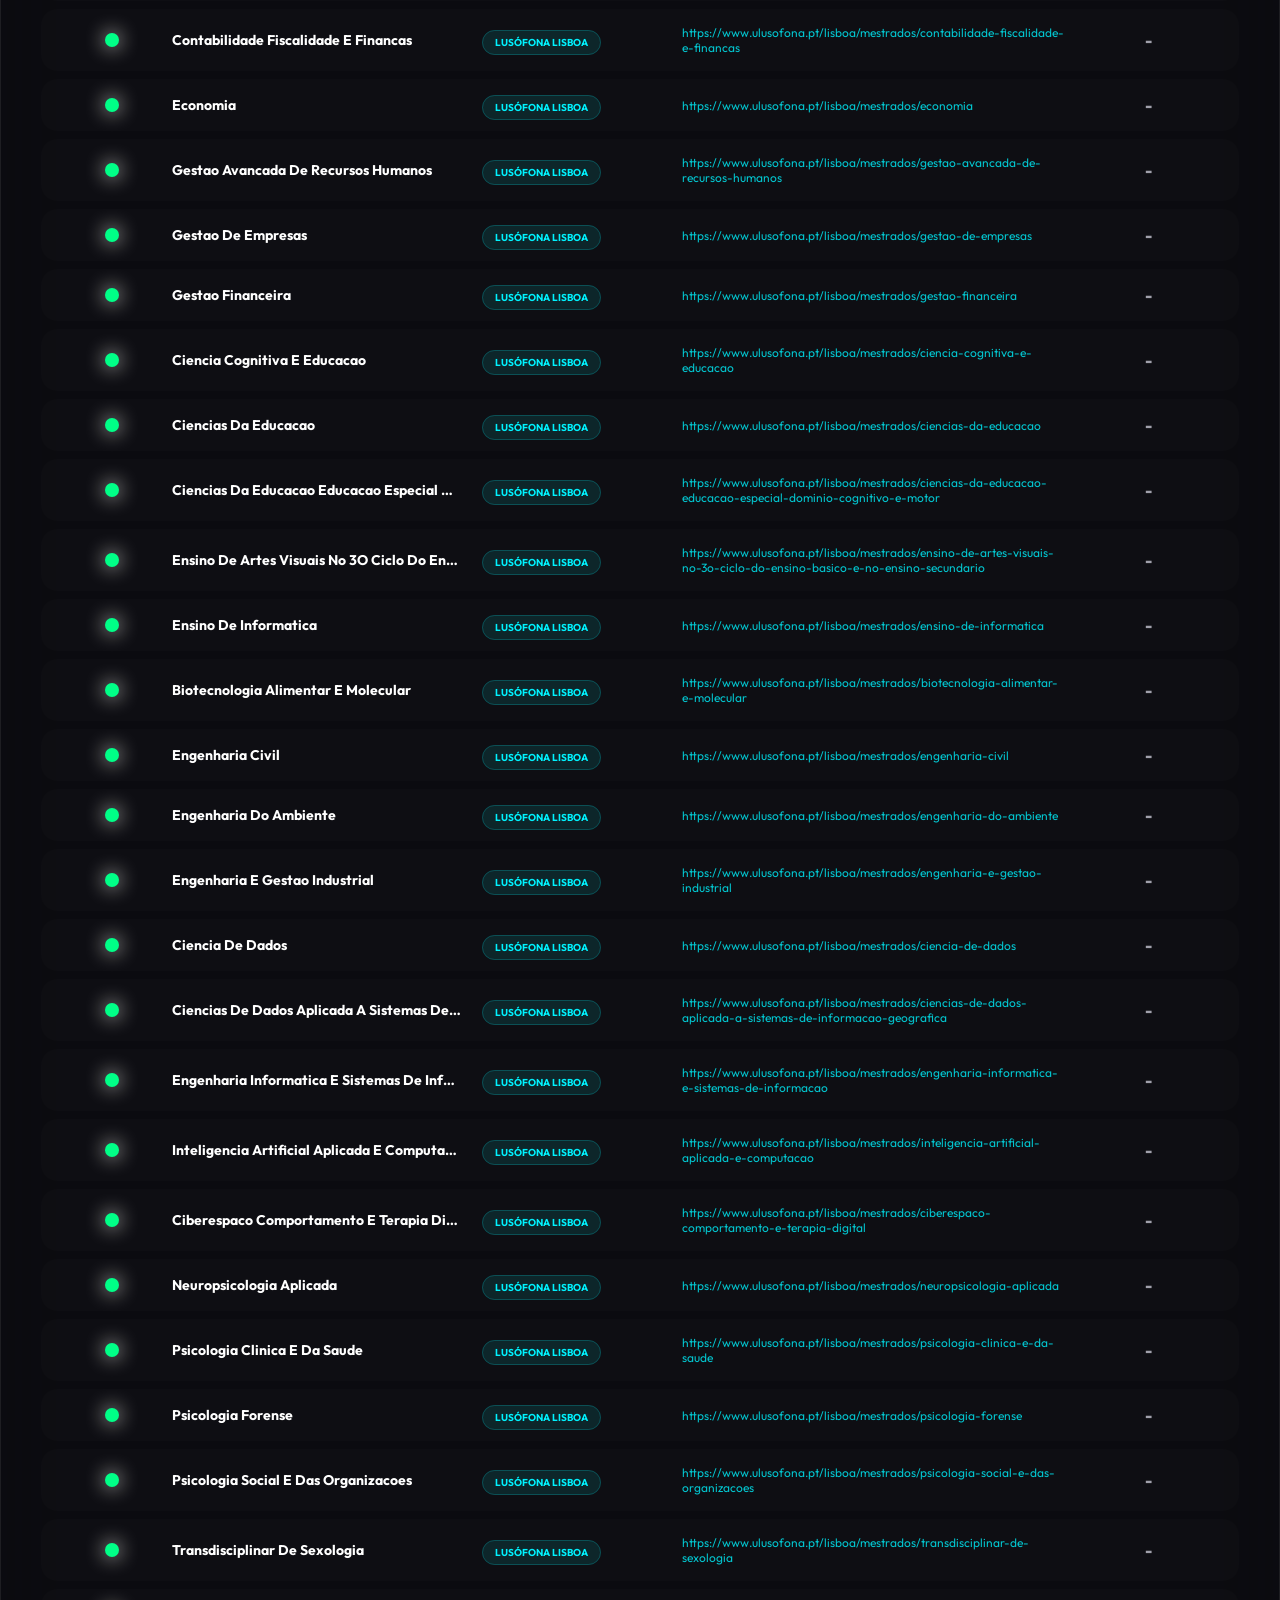
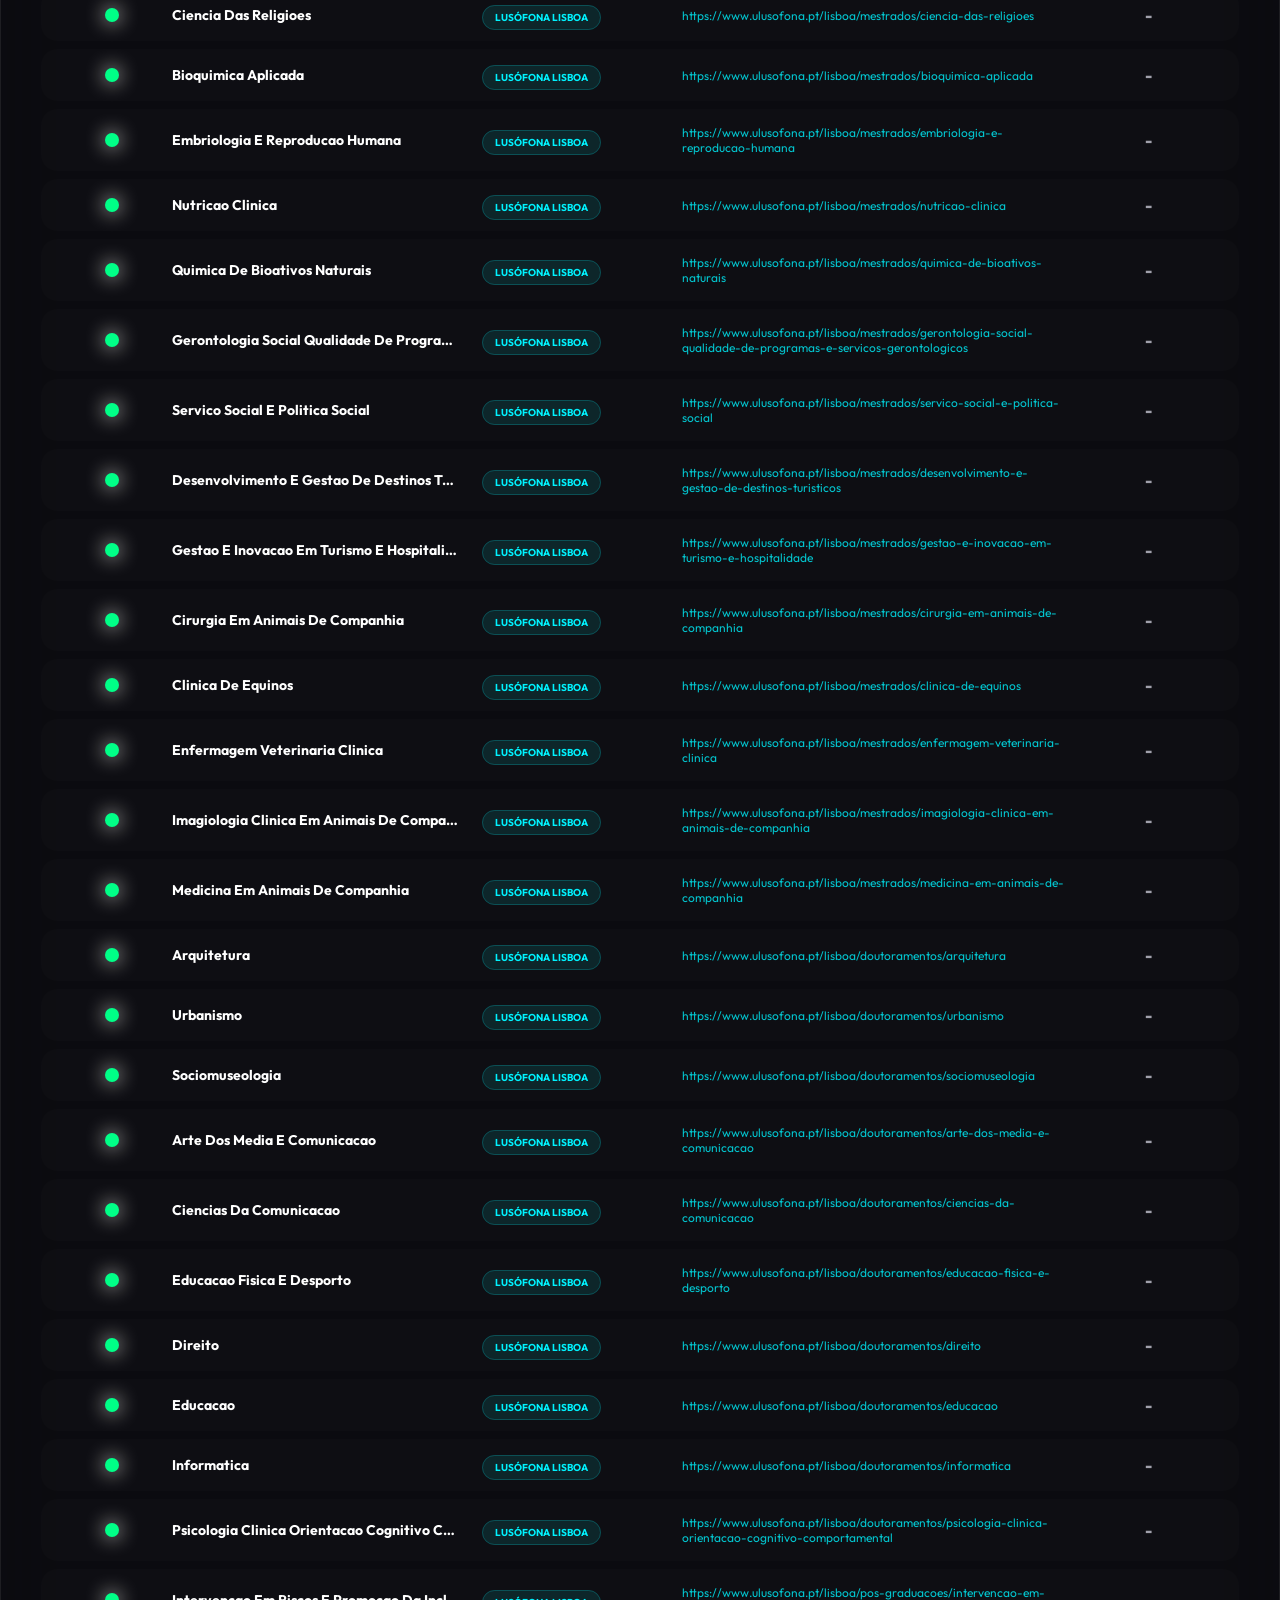
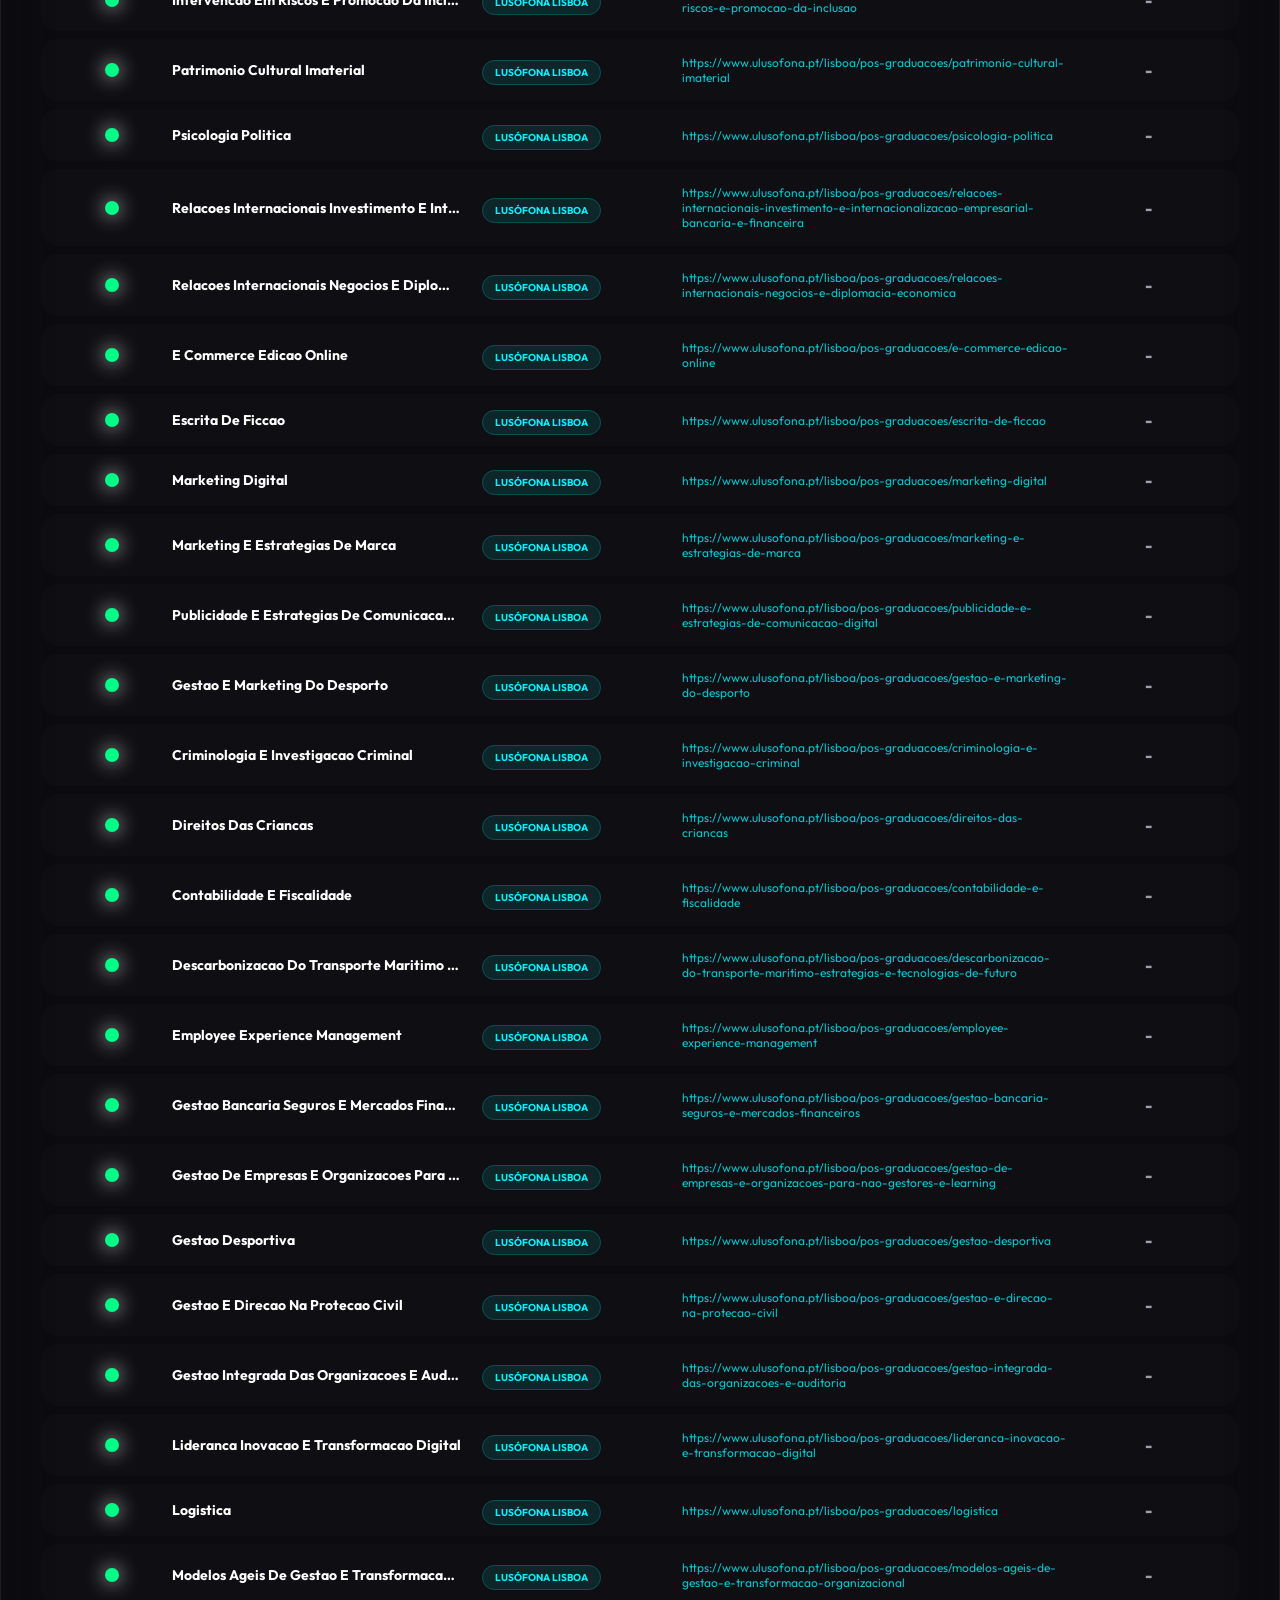
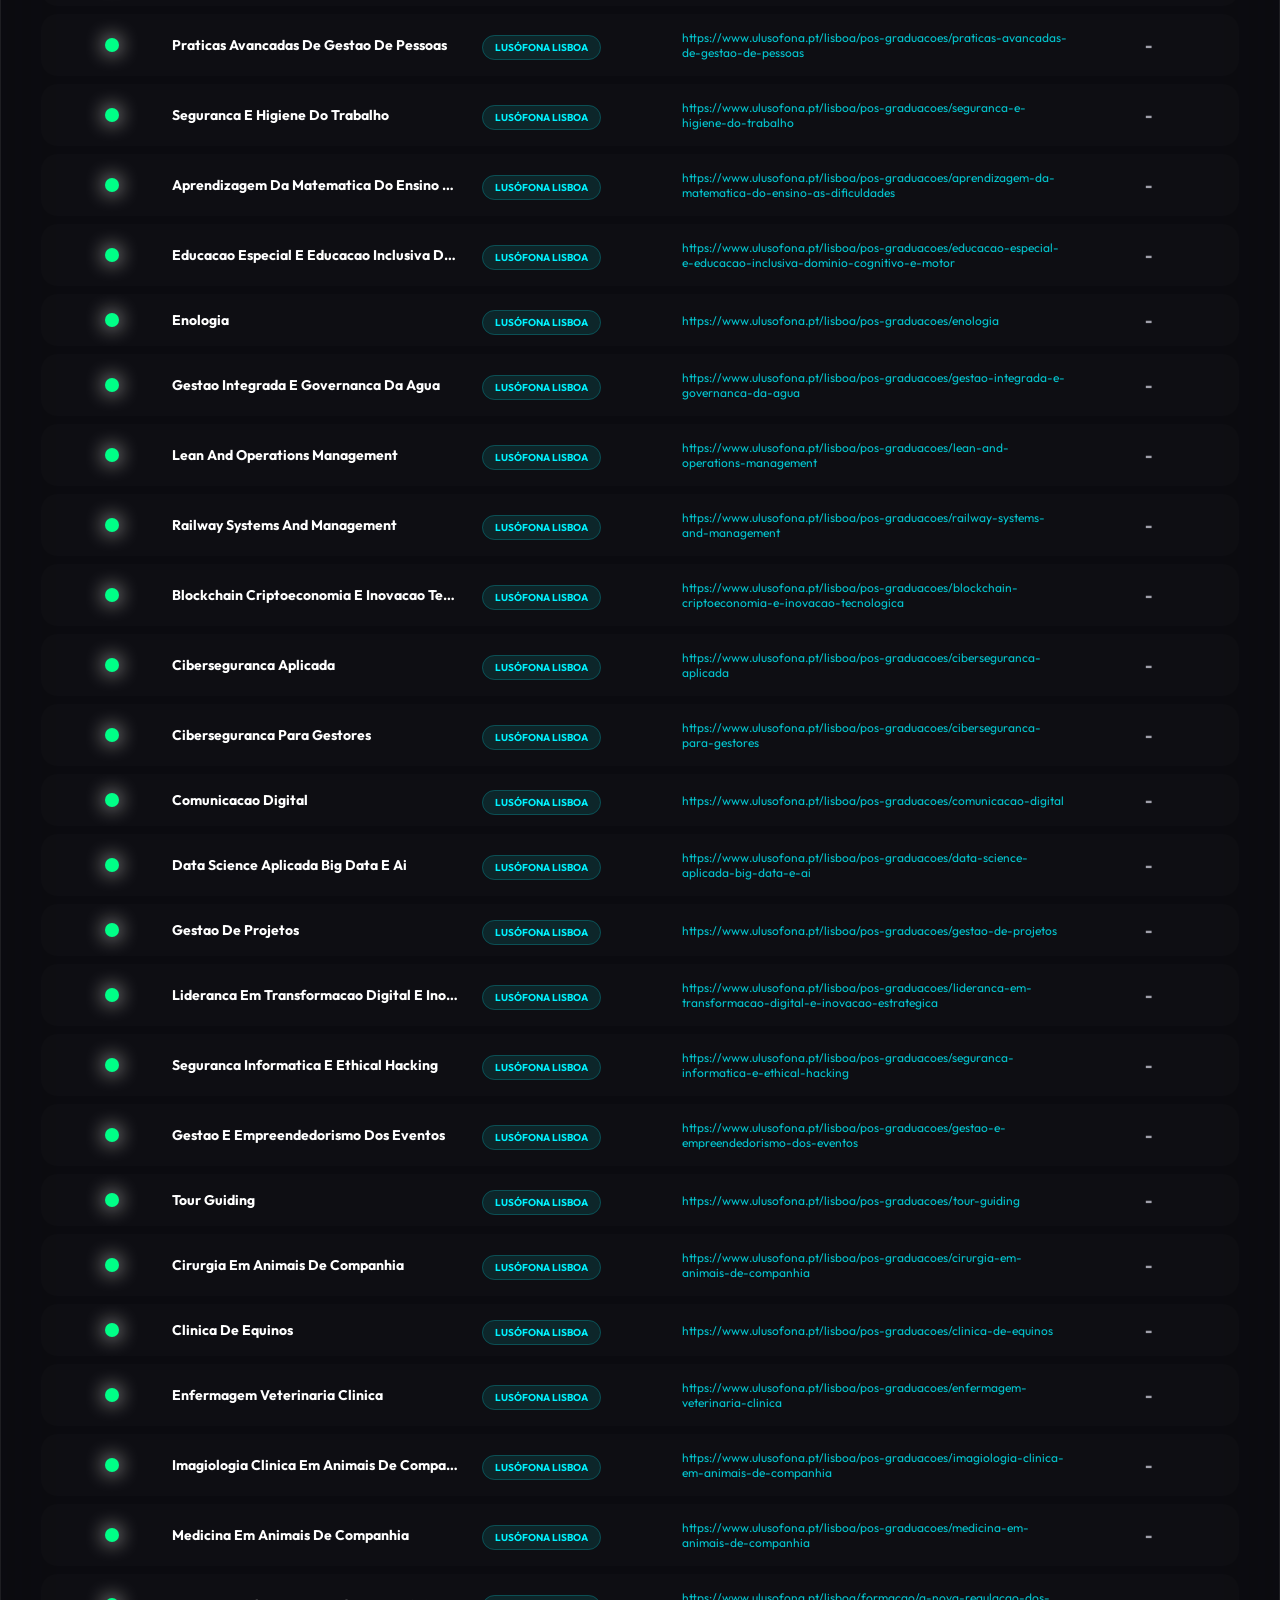
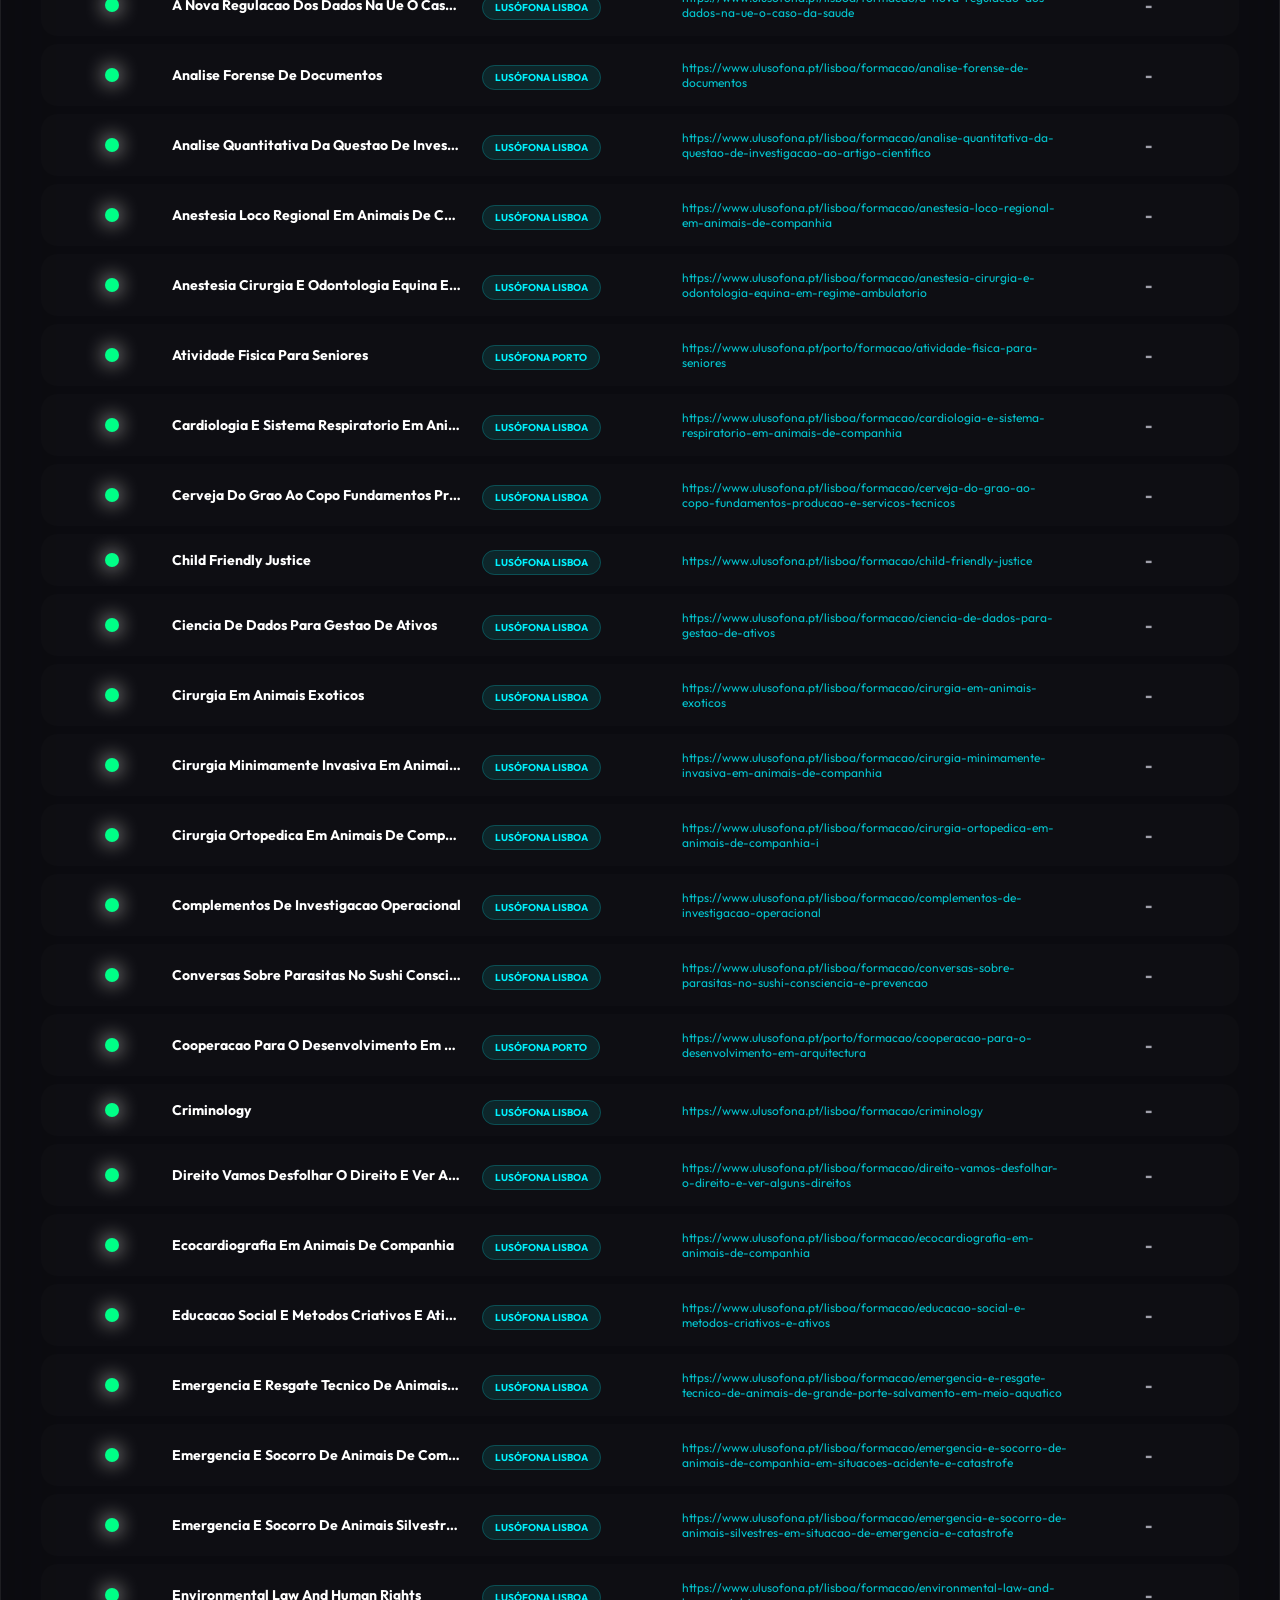
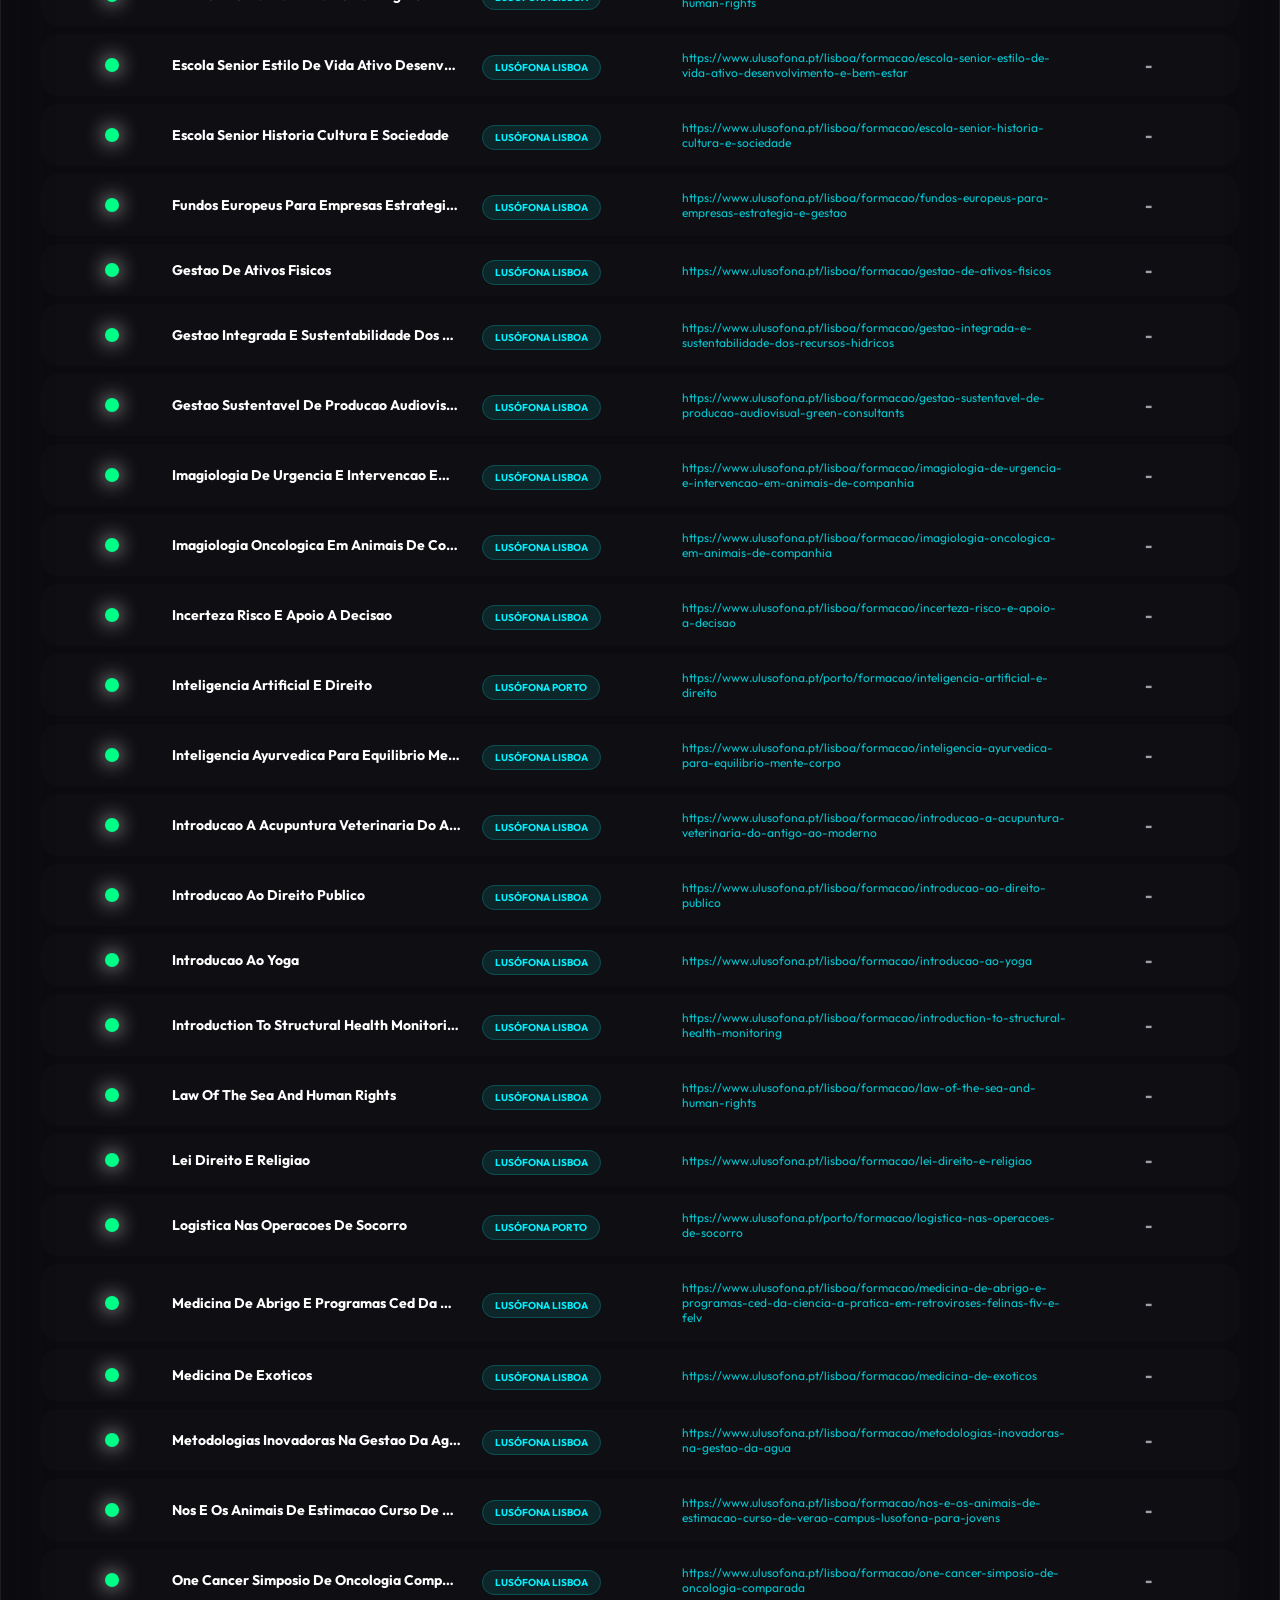
==== commit cb44fe98: "v101: Restoring Ads Keyword Info (Volume + Bids) - 2026-05-14 16:42:12.185183" ====
--- a/404-board/index.html
+++ b/404-board/index.html
@@ -19,7 +19,6 @@
             </div>
             <h1>LIVE ROUTING SWITCHBOARD</h1>
             <div class="status-indicator">
-                <button class="sync-btn" onclick="fetchStatus()">SYNC NOW</button>
                 <div id="global-led" class="led-dot green pulse"></div>
                 <div id="global-status">SYSTEM NOMINAL</div>
             </div>
@@ -81,7 +80,6 @@
         const TRANSLATIONS = {
             'en': {
                 'title': 'LIVE ROUTING SWITCHBOARD',
-                'sync': 'SYNC NOW',
                 'home': '← HOME',
                 'all-inst': 'ALL INSTITUTIONS',
                 'all': 'ALL',
@@ -100,7 +98,6 @@
             },
             'pt': {
                 'title': 'PAINEL DE ROTEAMENTO LIVE',
-                'sync': 'SINC. AGORA',
                 'home': '← INÍCIO',
                 'all-inst': 'TODAS AS INSTITUIÇÕES',
                 'all': 'TODOS',
@@ -127,8 +124,6 @@
             document.querySelector('h1').textContent = t.title;
             const homeBtn = document.querySelector('.btn-home');
             if (homeBtn) homeBtn.textContent = t.home;
-            const syncBtn = document.querySelector('.sync-btn');
-            if (syncBtn) syncBtn.textContent = t.sync;
             
             const instFilter = document.getElementById('inst-filter');
             if (instFilter && instFilter.options[0]) {
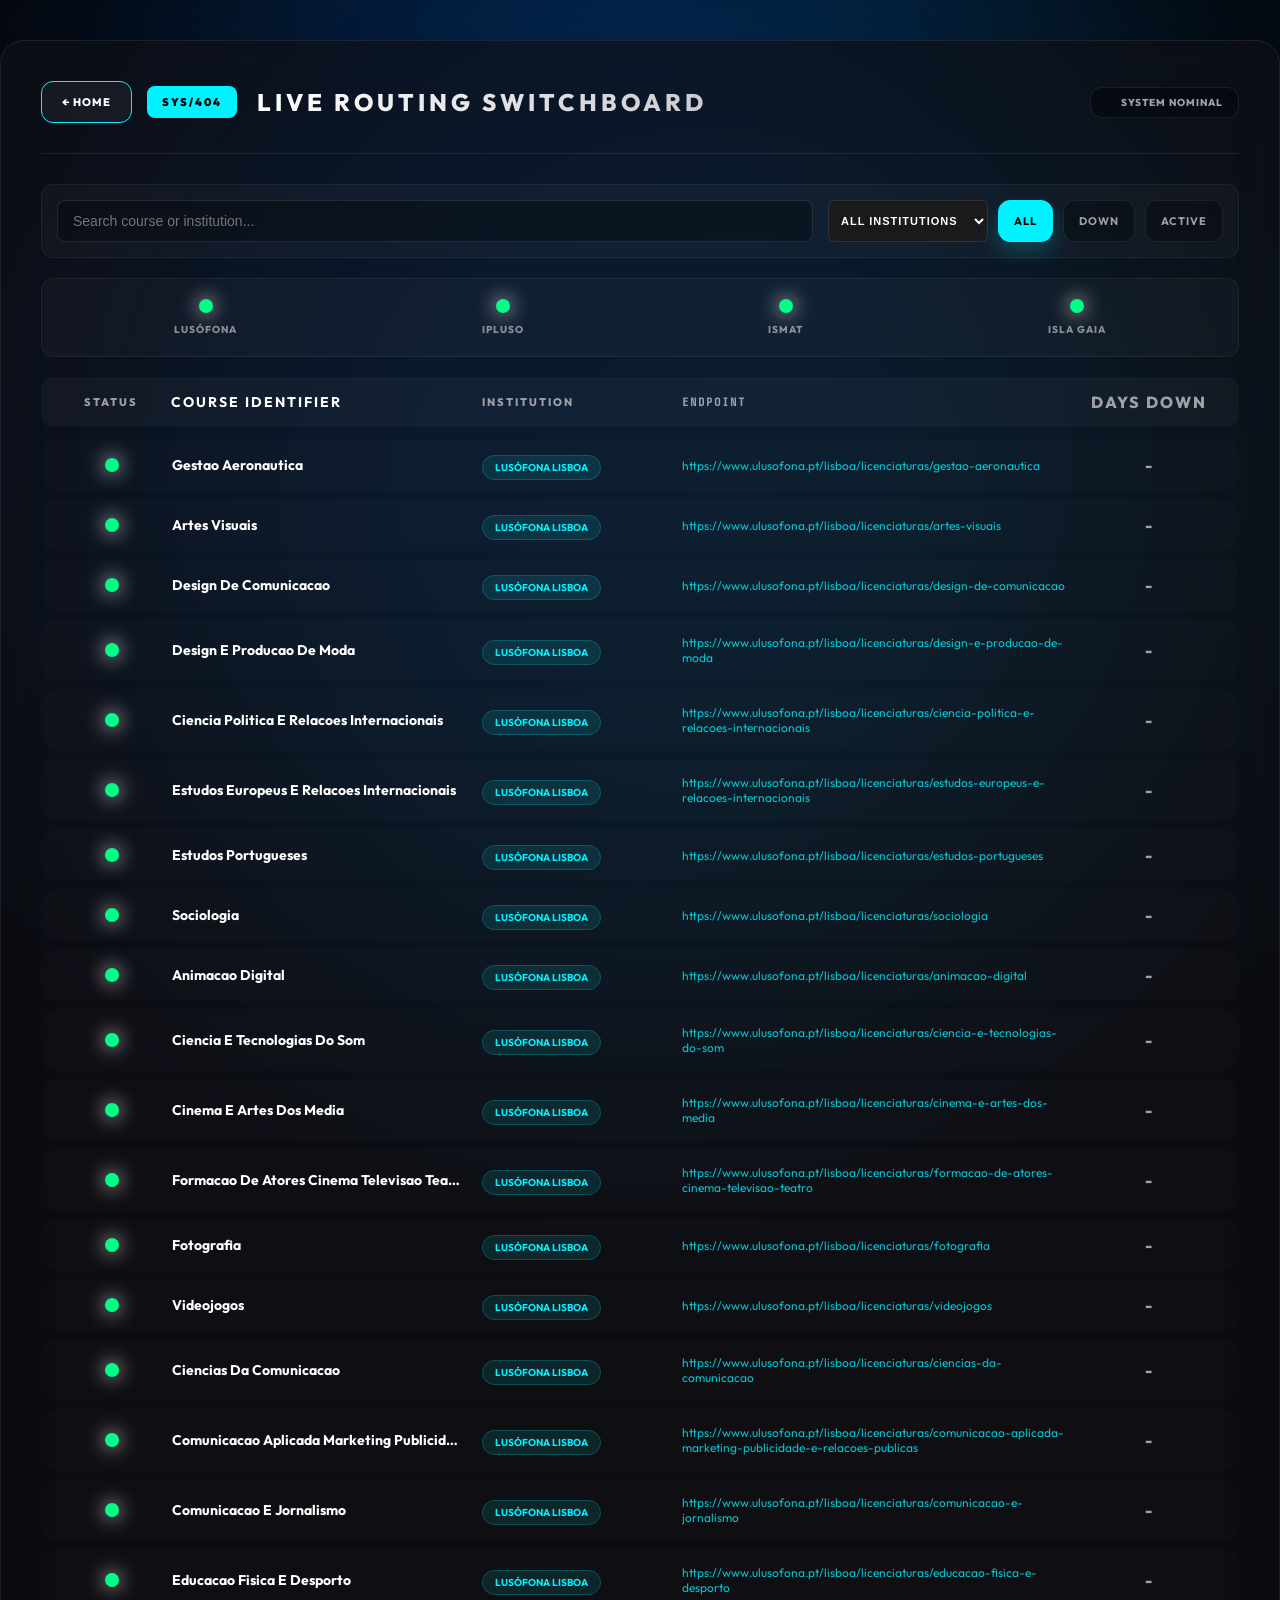
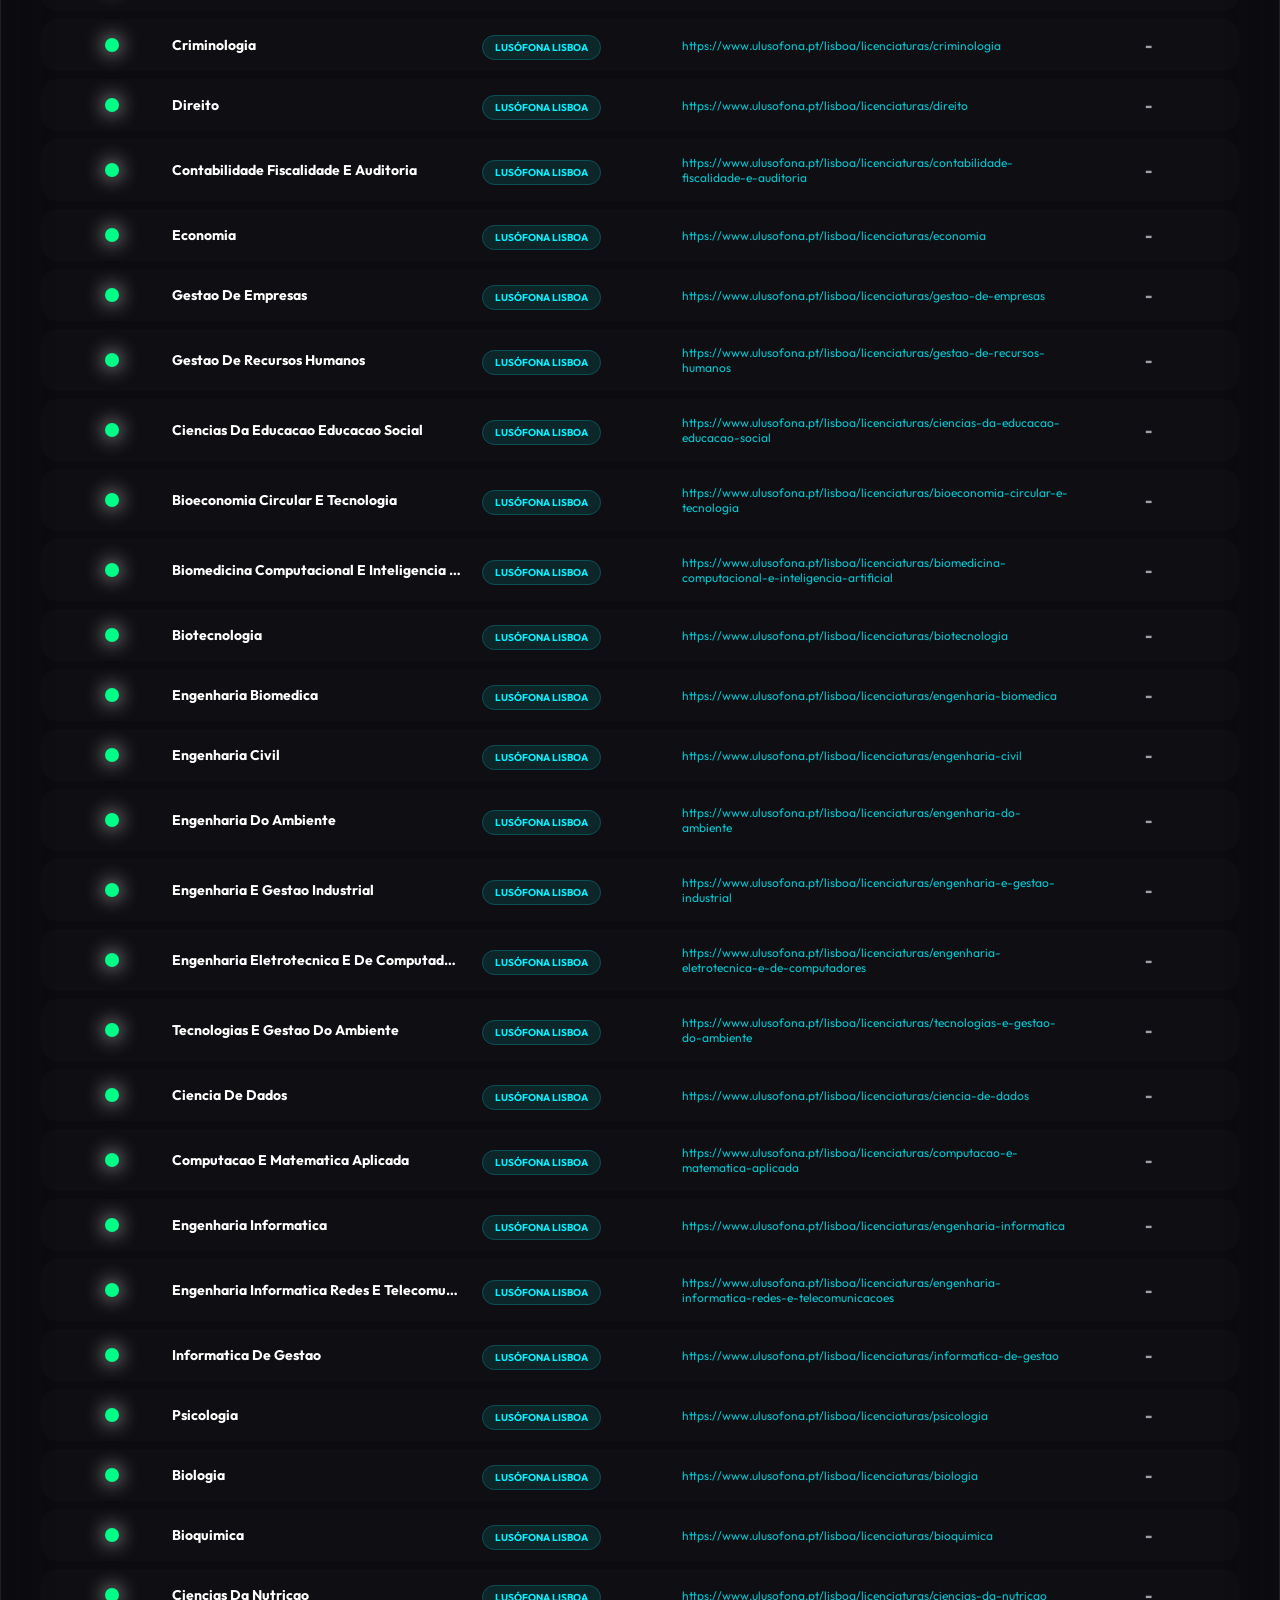
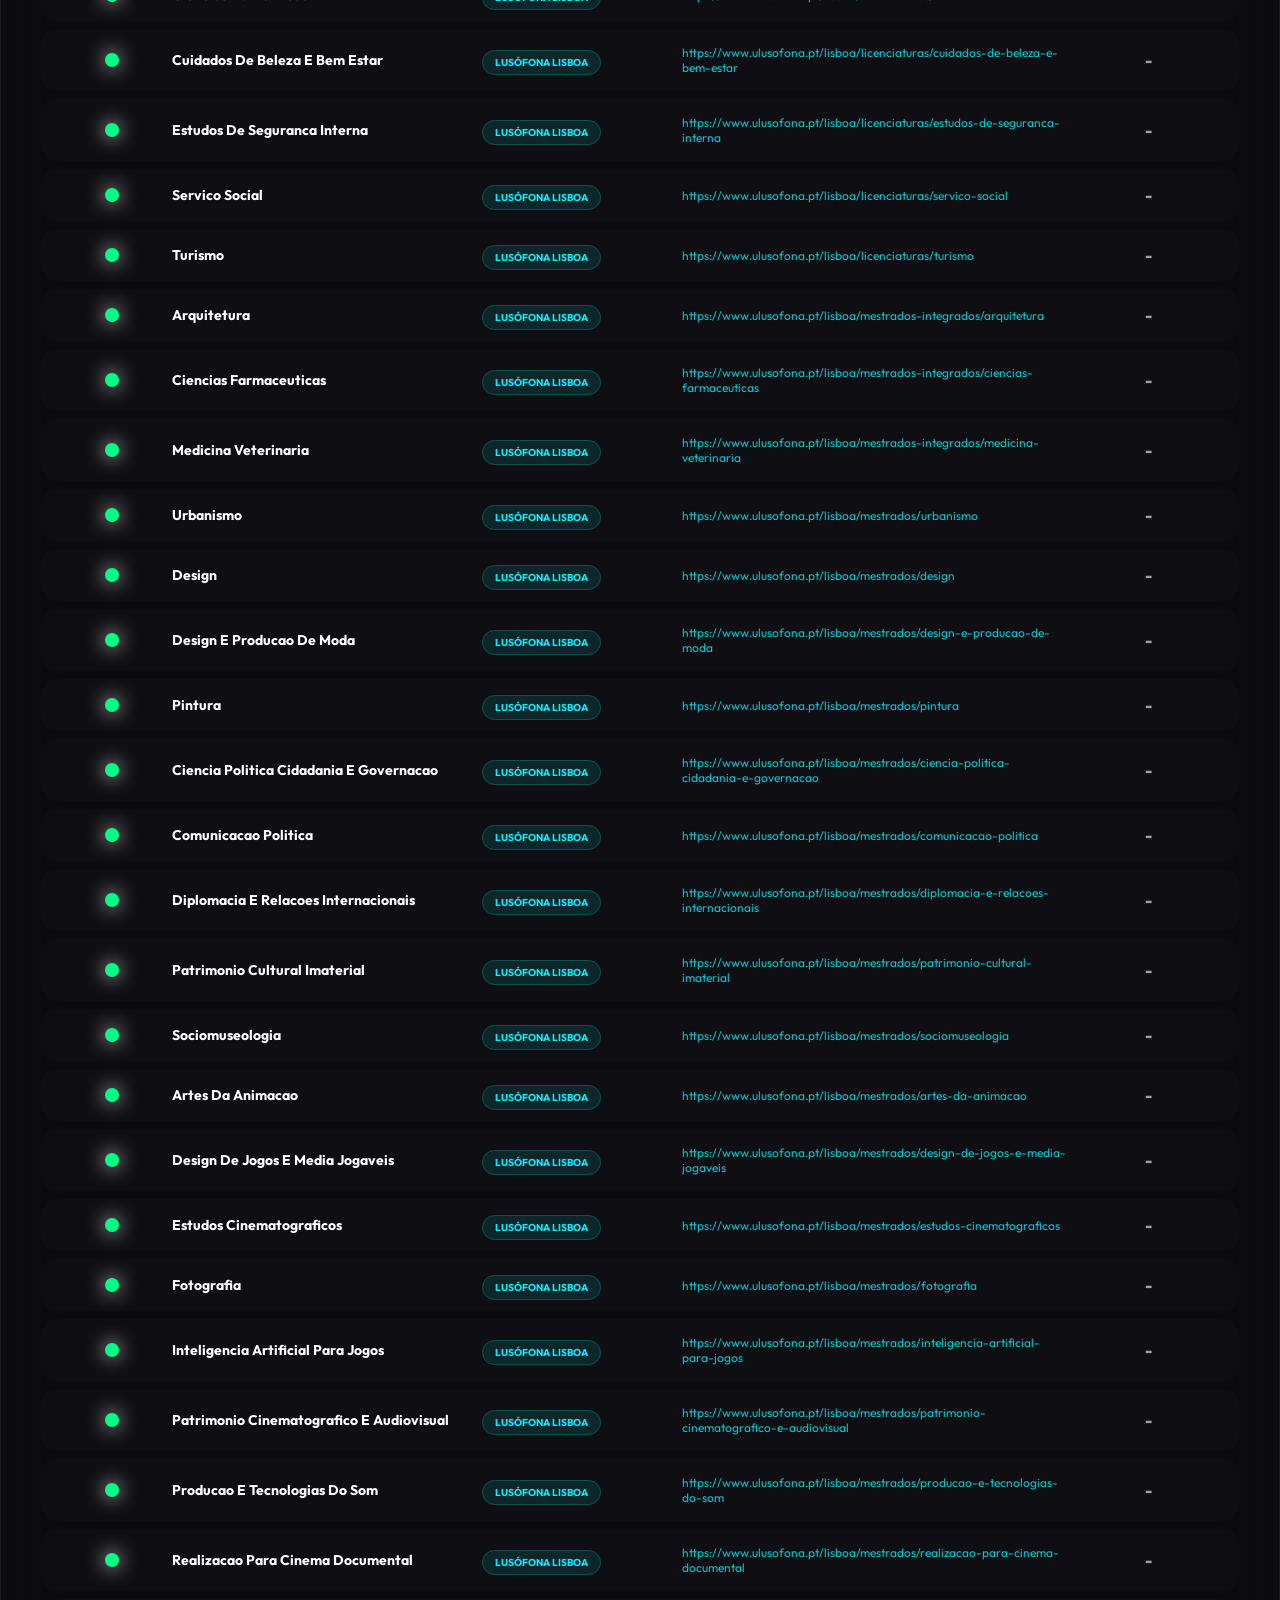
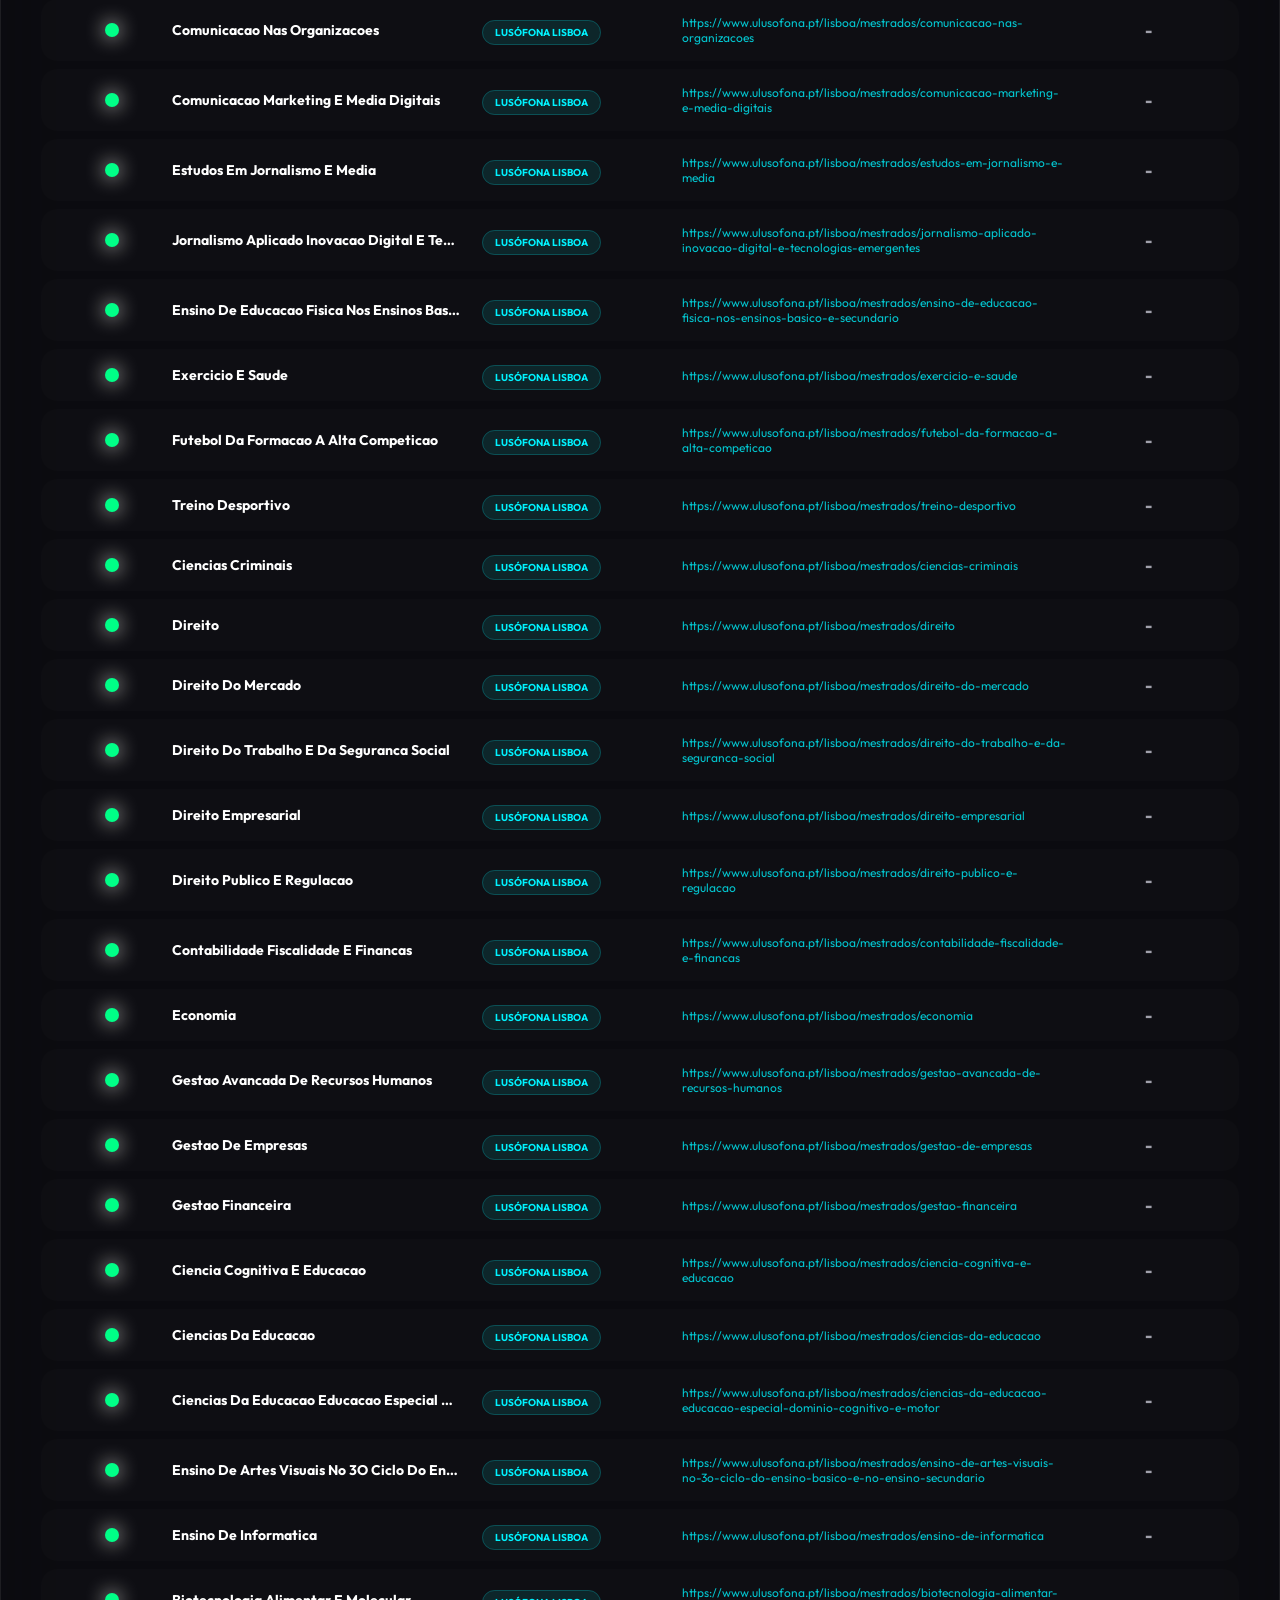
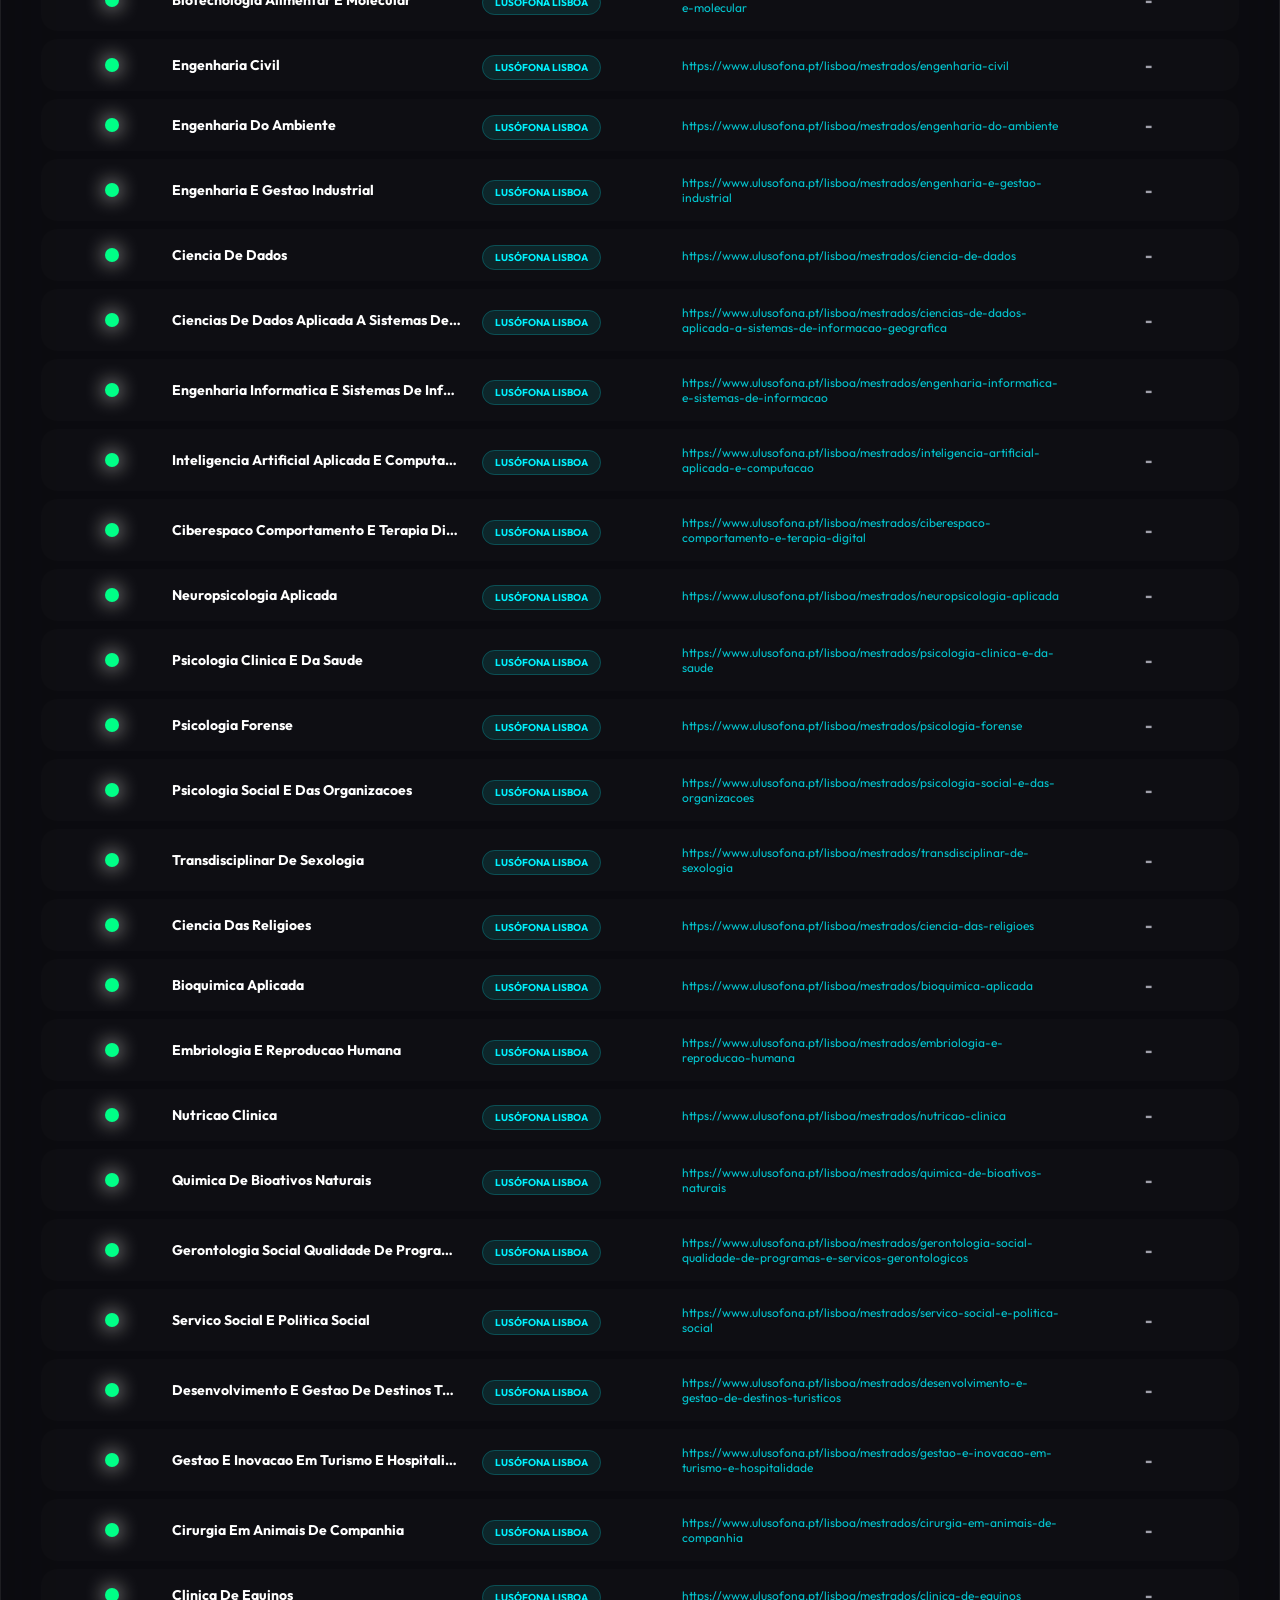
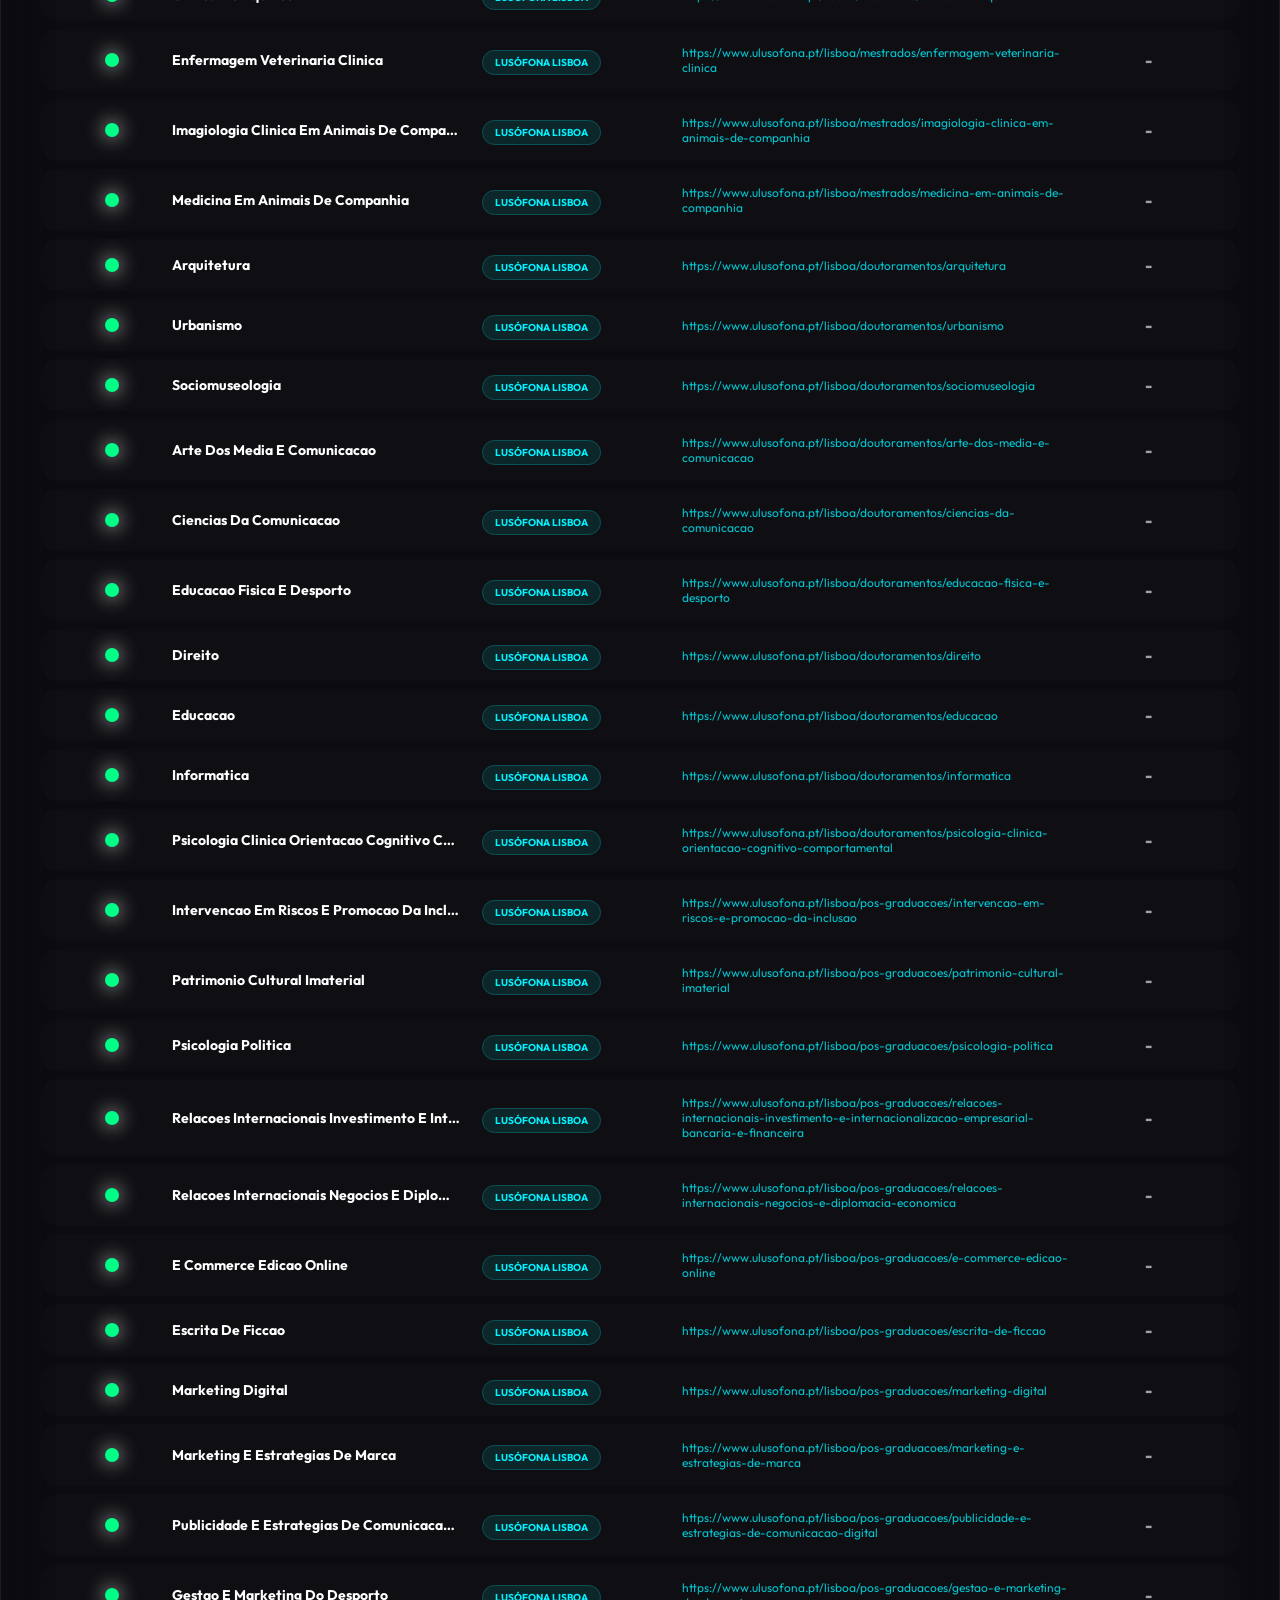
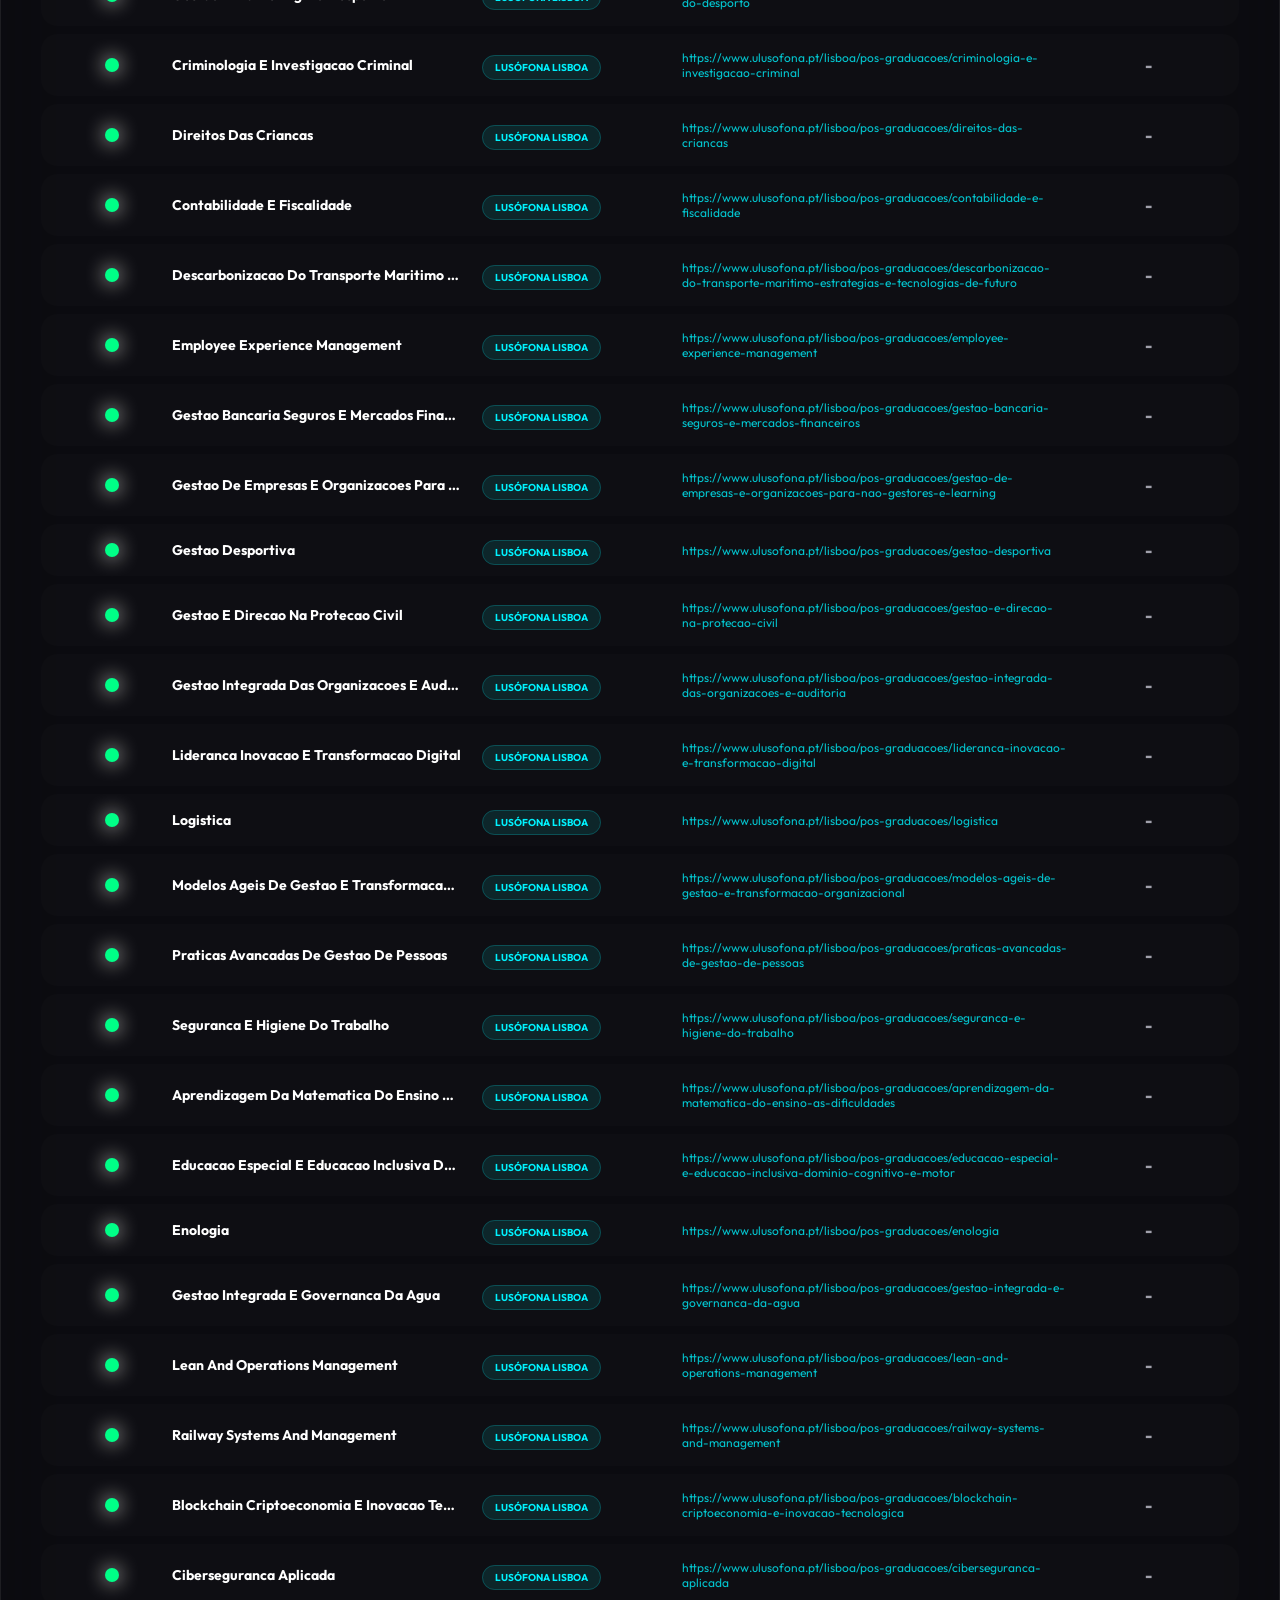
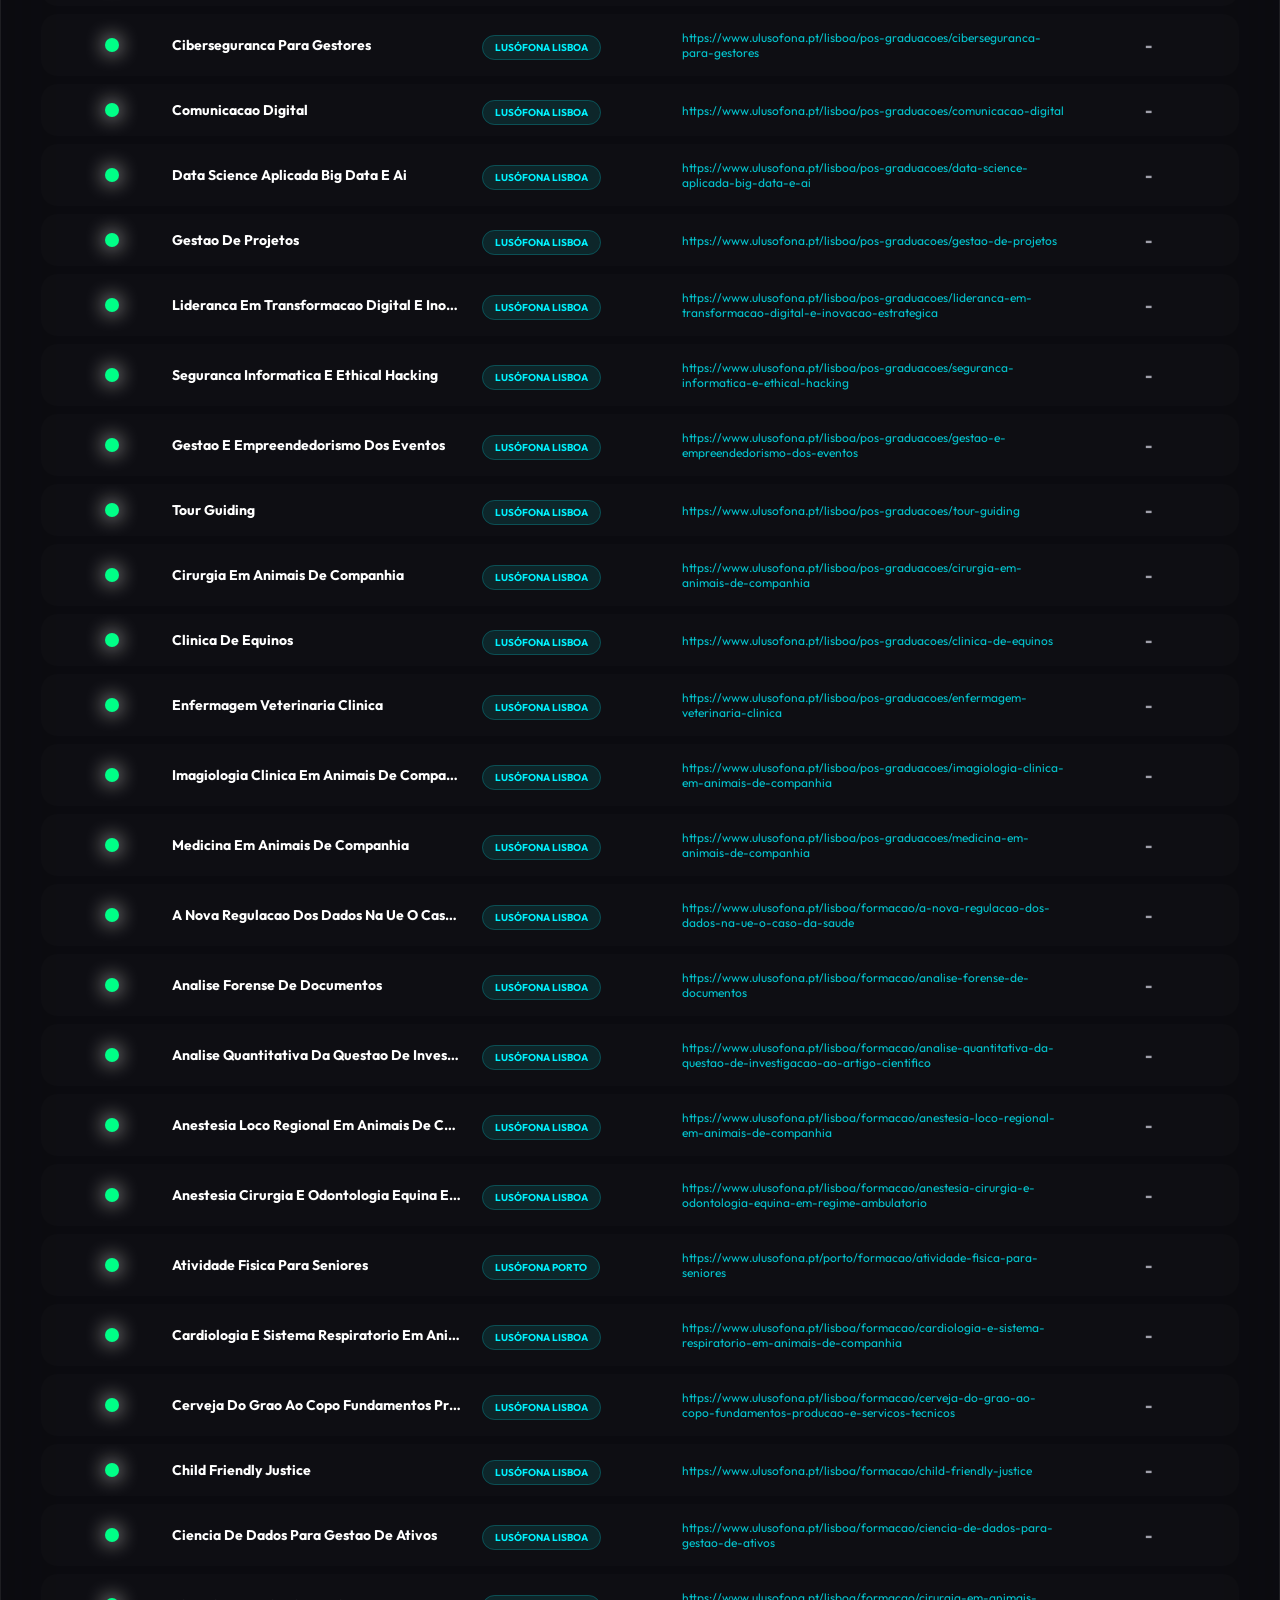
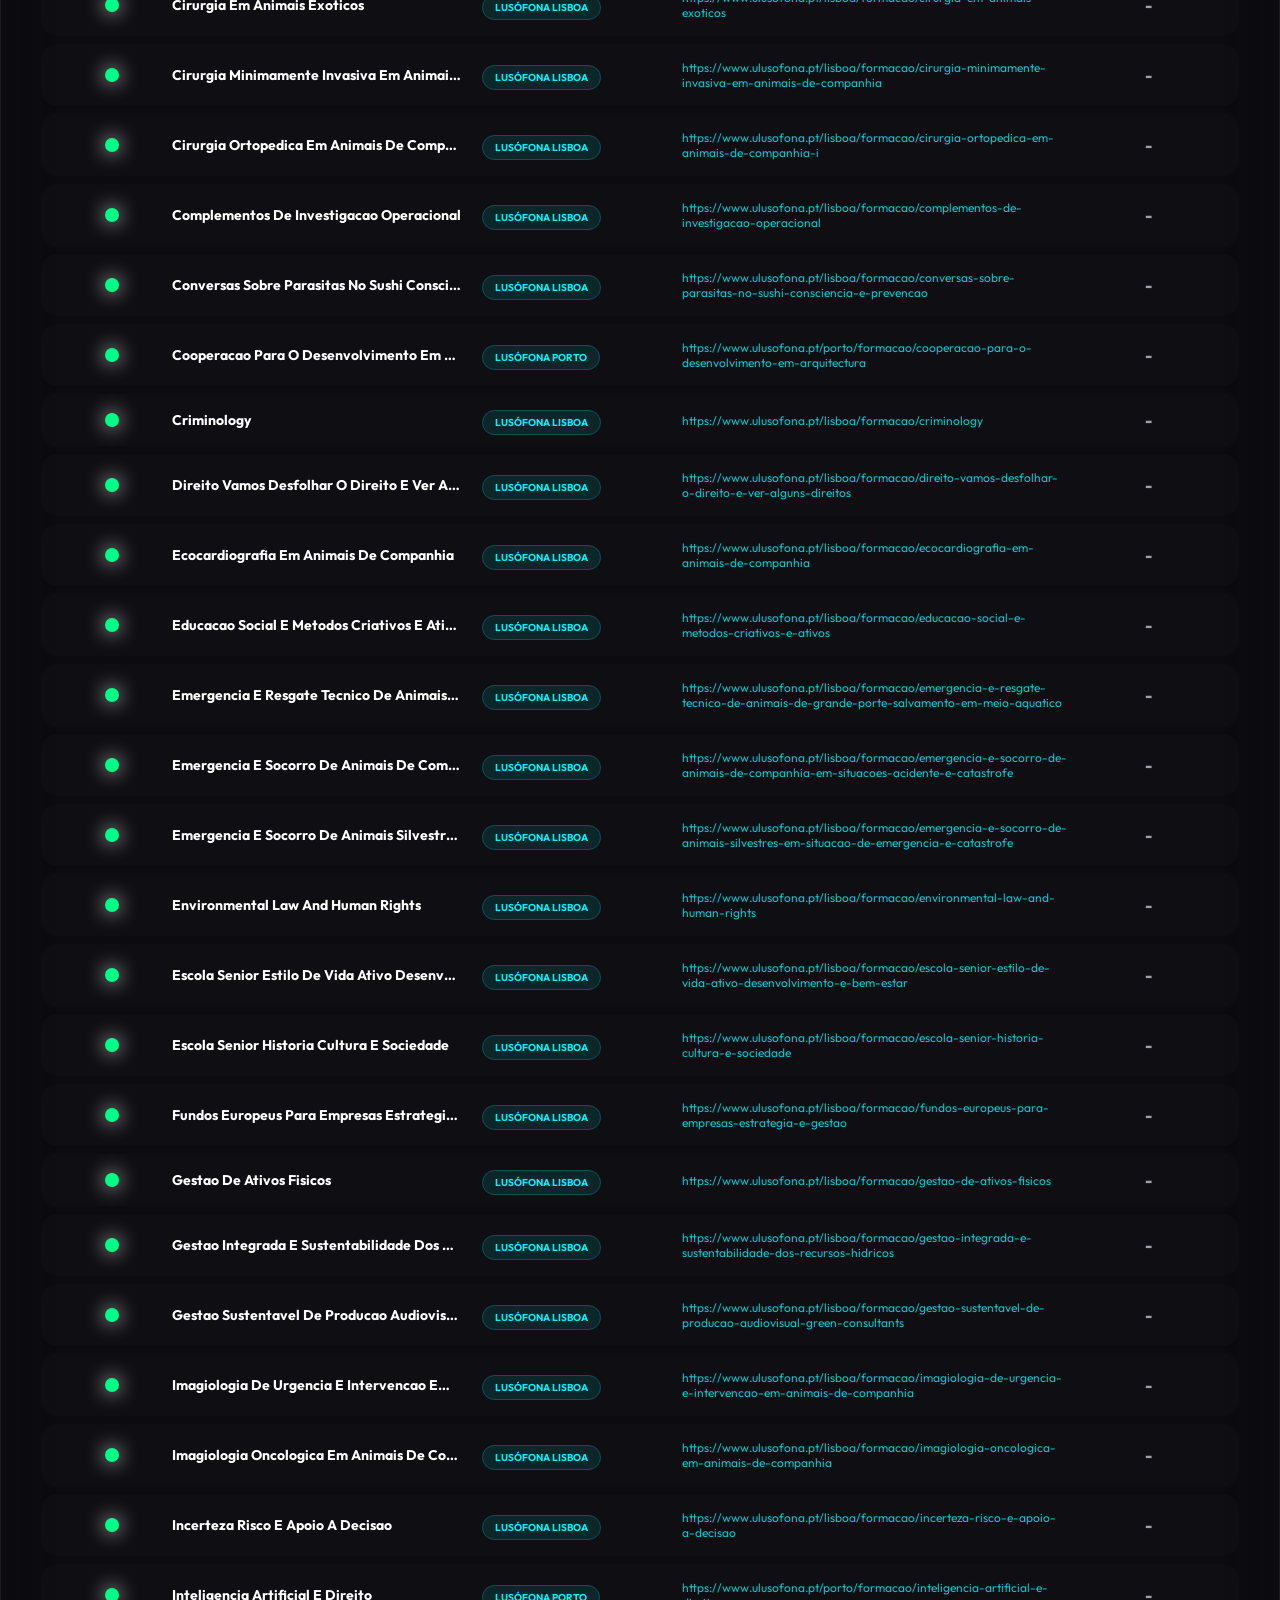
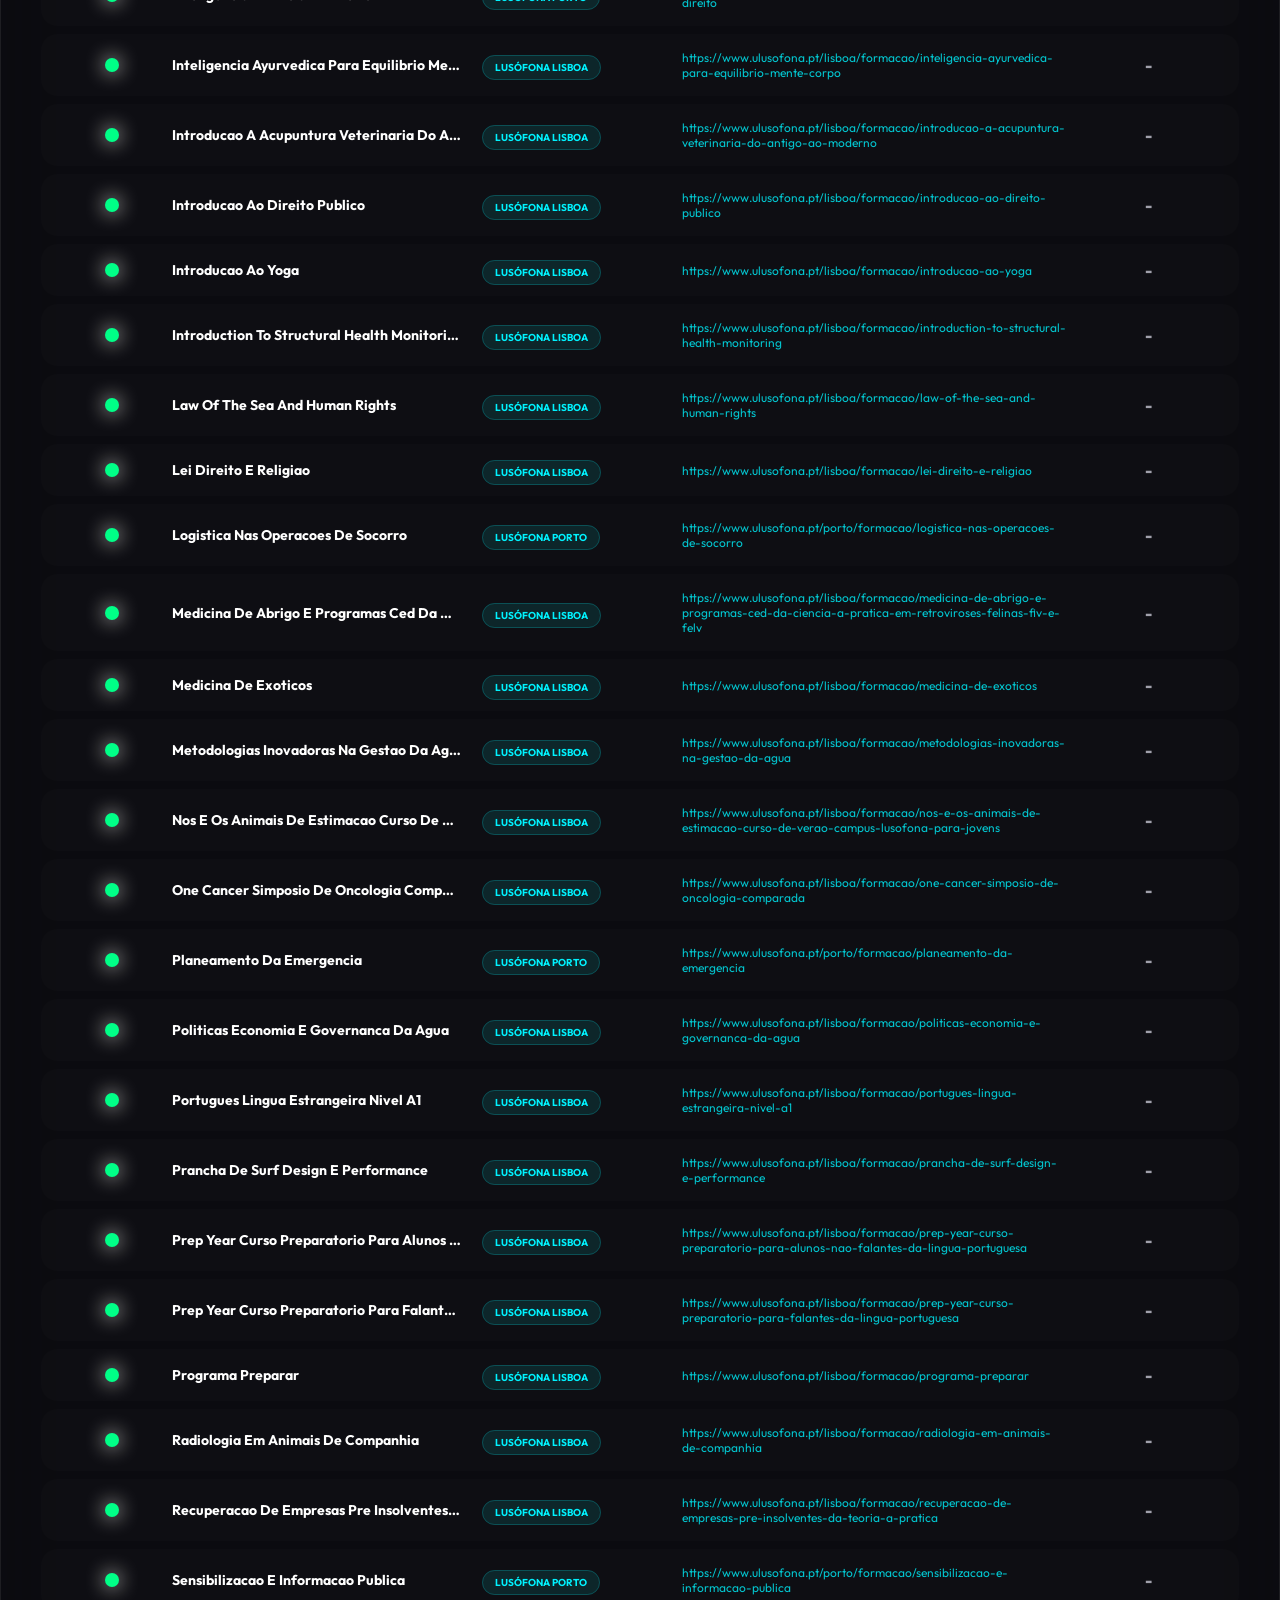
==== commit a8ad0cfd: "Deploy changes - syncUrlCredentials and Campaign Builder propagation - 2026-05-21 11:56:53.897791" ====
--- a/404-board/index.html
+++ b/404-board/index.html
@@ -1,369 +1,400 @@
-<!DOCTYPE html>
-<html lang="en">
-<head>
-    <meta charset="UTF-8">
-    <meta name="viewport" content="width=device-width, initial-scale=1.0">
-    <title>SYS/404 | Live Routing Switchboard</title>
-    <link href="https://fonts.googleapis.com/css2?family=Outfit:wght@300;400;600;700;800&family=Share+Tech+Mono&display=swap" rel="stylesheet">
-    <link rel="stylesheet" href="style.css">
-</head>
-<body>
-    <!-- Ambient Animated Background Blob (Synced with Main) -->
-    <div class="ambient-blob"></div>
-
-    <div class="switchboard-container">
-        <div class="header">
-            <div class="header-left">
-                <button class="btn-home" onclick="location.href='../index.html'">← HOME</button>
-                <div class="sys-tag">SYS/404</div>
-            </div>
-            <h1>LIVE ROUTING SWITCHBOARD</h1>
-            <div class="status-indicator">
-                <div id="global-led" class="led-dot green pulse"></div>
-                <div id="global-status">SYSTEM NOMINAL</div>
-            </div>
-        </div>
-
-        <div id="critical-alert" class="alert-panel" style="display: none;">
-            ⚠️ CRITICAL: We should remove these URLs. (5+ Days Down)
-            <div id="critical-list"></div>
-        </div>
-
-        <div class="filter-bar" style="display: flex; gap: 15px; margin-bottom: 20px; align-items: center; background: rgba(255,255,255,0.03); padding: 15px; border-radius: 12px; border: 1px solid rgba(255,255,255,0.05);">
-            <div class="search-box" style="flex: 1; position: relative;">
-                <input type="text" id="board-search" placeholder="Search course or institution..." oninput="applyFilters()" style="width: 100%; background: rgba(0,0,0,0.3); border: 1px solid rgba(255,255,255,0.1); padding: 10px 15px; border-radius: 8px; color: white; font-family: 'Montserrat', sans-serif; outline: none;">
-            </div>
-            <div class="filter-buttons" style="display: flex; gap: 10px;">
-                <select id="inst-filter" onchange="applyFilters()" style="background: #1a1a1c; border: 1px solid rgba(255,255,255,0.1); color: white; padding: 8px; border-radius: 6px; font-family: 'Montserrat', sans-serif; font-size: 11px; outline: none; cursor: pointer;">
-                    <option value="all">ALL INSTITUTIONS</option>
-                </select>
-                <button onclick="setFilter('all')" class="filter-btn active" id="btn-all">ALL</button>
-                <button onclick="setFilter('down')" class="filter-btn" id="btn-down">DOWN</button>
-                <button onclick="setFilter('active')" class="filter-btn" id="btn-active">ACTIVE</button>
-            </div>
-        </div>
-
-        <div class="server-status-bar" style="display: flex; justify-content: space-around; gap: 20px; margin-bottom: 20px; background: rgba(255,255,255,0.03); padding: 20px; border-radius: 12px; border: 1px solid rgba(255,255,255,0.05); text-align: center;">
-            <div class="server-item">
-                <div id="led-lusofona" class="led-diode yellow pulse" style="margin: 0 auto 10px;"></div>
-                <div style="font-size: 10px; font-weight: 800; letter-spacing: 1px; color: rgba(255,255,255,0.5);">LUSÓFONA</div>
-            </div>
-            <div class="server-item">
-                <div id="led-ipluso" class="led-diode yellow pulse" style="margin: 0 auto 10px;"></div>
-                <div style="font-size: 10px; font-weight: 800; letter-spacing: 1px; color: rgba(255,255,255,0.5);">IPLUSO</div>
-            </div>
-            <div class="server-item">
-                <div id="led-ismat" class="led-diode yellow pulse" style="margin: 0 auto 10px;"></div>
-                <div style="font-size: 10px; font-weight: 800; letter-spacing: 1px; color: rgba(255,255,255,0.5);">ISMAT</div>
-            </div>
-            <div class="server-item">
-                <div id="led-islagaia" class="led-diode yellow pulse" style="margin: 0 auto 10px;"></div>
-                <div style="font-size: 10px; font-weight: 800; letter-spacing: 1px; color: rgba(255,255,255,0.5);">ISLA GAIA</div>
-            </div>
-        </div>
-
-        <div class="grid-header">
-            <div class="col-led">STATUS</div>
-            <div class="col-course">COURSE IDENTIFIER</div>
-            <div class="col-inst">INSTITUTION</div>
-            <div class="col-url">ENDPOINT</div>
-            <div class="col-days">DAYS DOWN</div>
-        </div>
-
-        <div id="switch-board-rows" class="rows-container">
-            <!-- Rows injected via JS -->
-            <div class="loading-state">ESTABLISHING CONNECTION...</div>
-        </div>
-    </div>
-
-    <script>
-        const TRANSLATIONS = {
-            'en': {
-                'title': 'LIVE ROUTING SWITCHBOARD',
-                'home': '← HOME',
-                'all-inst': 'ALL INSTITUTIONS',
-                'all': 'ALL',
-                'down': 'DOWN',
-                'active': 'ACTIVE',
-                'status': 'STATUS',
-                'course': 'COURSE IDENTIFIER',
-                'inst': 'INSTITUTION',
-                'endpoint': 'ENDPOINT',
-                'days': 'DAYS DOWN',
-                'loading': 'ESTABLISHING CONNECTION...',
-                'search': 'Search course or institution...',
-                'nominal': 'SYSTEM NOMINAL',
-                'minor': 'MINOR ANOMALIES DETECTED',
-                'critical': 'CRITICAL SECTOR FAILURES'
-            },
-            'pt': {
-                'title': 'PAINEL DE ROTEAMENTO LIVE',
-                'home': '← INÍCIO',
-                'all-inst': 'TODAS AS INSTITUIÇÕES',
-                'all': 'TODOS',
-                'down': 'DOWN',
-                'active': 'ATIVOS',
-                'status': 'STATUS',
-                'course': 'IDENTIFICADOR DO CURSO',
-                'inst': 'INSTITUIÇÃO',
-                'endpoint': 'ENDPOINT',
-                'days': 'DIAS DOWN',
-                'loading': 'ESTABELECENDO CONEXÃO...',
-                'search': 'Procurar curso ou instituição...',
-                'nominal': 'SISTEMA NOMINAL',
-                'minor': 'PEQUENAS ANOMALIAS DETETADAS',
-                'critical': 'FALHAS CRÍTICAS DE SETOR'
-            }
-        };
-
-        let currentLang = localStorage.getItem('hub_lang') || 'en';
-
-        function updateUILanguage() {
-            const t = TRANSLATIONS[currentLang];
-            if (!t) return;
-            document.querySelector('h1').textContent = t.title;
-            const homeBtn = document.querySelector('.btn-home');
-            if (homeBtn) homeBtn.textContent = t.home;
-            
-            const instFilter = document.getElementById('inst-filter');
-            if (instFilter && instFilter.options[0]) {
-                instFilter.options[0].textContent = t['all-inst'];
-            }
-            
-            const btnAll = document.getElementById('btn-all');
-            const btnDown = document.getElementById('btn-down');
-            const btnActive = document.getElementById('btn-active');
-            if (btnAll) btnAll.textContent = t.all;
-            if (btnDown) btnDown.textContent = t.down;
-            if (btnActive) btnActive.textContent = t.active;
-            
-            const search = document.getElementById('board-search');
-            if (search) search.placeholder = t.search;
-            
-            const headers = document.querySelectorAll('.grid-header > div');
-            if (headers.length >= 5) {
-                headers[0].textContent = t.status;
-                headers[1].textContent = t.course;
-                headers[2].textContent = t.inst;
-                headers[3].textContent = t.endpoint;
-                headers[4].textContent = t.days;
-            }
-            
-            const loading = document.querySelector('.loading-state');
-            if (loading) loading.textContent = t.loading;
-        }
-
-        function loadScript(src) {
-            return new Promise((resolve, reject) => {
-                const s = document.createElement('script');
-                s.src = src + '?v=' + Date.now();
-                s.onload = resolve;
-                s.onerror = reject;
-                document.head.appendChild(s);
-            });
-        }
-
-        async function initBoard() {
-            try {
-                console.log("[404 Board] Starting data ingestion...");
-                
-                // 1. Load Special Data (Toplinks) - This sets window.specialData
-                try {
-                    await loadScript('results_special.js');
-                    if (window.specialData) {
-                        console.log("[404 Board] Captured specialData:", window.specialData.length);
-                    }
-                } catch(e) { console.warn("[404 Board] No special results found."); }
-
-                // 2. Load Main Data (Courses) - This sets window.telemetryData
-                try {
-                    await loadScript('results.js');
-                    if (window.telemetryData) {
-                        console.log("[404 Board] Captured telemetryData:", window.telemetryData.length);
-                    }
-                } catch(e) { console.warn("[404 Board] No main results found."); }
-
-                const finalData = window.telemetryData || [];
-                const specialData = window.specialData || [];
-
-                console.log(`[404 Board] Data Load Complete. Courses: ${finalData.length}, Toplinks: ${specialData.length}`);
-                
-                checkTelemetry(finalData);
-                updateServerLeds(specialData);
-            } catch (err) {
-                console.error("Critical: Telemetry logic error.", err);
-                document.getElementById('switch-board-rows').innerHTML = '<div style="text-align:center; padding:40px; color:#ff4757;">SYSTEM SYNC ERROR - REFRESH IN 60s</div>';
-            }
-        }
-
-        initBoard();
-
-        function checkTelemetry(data) {
-            const container = document.getElementById('switch-board-rows');
-            if (!container) return;
-
-            if (!data || data.length === 0) {
-                container.innerHTML = '<div style="text-align:center; padding:40px; color:#ffa502;">NO COURSE DATA FOUND - RUNNING AGENT...</div>';
-                return;
-            }
-            
-            container.innerHTML = ''; // Clear the "Establishing Connection"
-            currentLang = localStorage.getItem('hub_lang') || 'en';
-            updateUILanguage();
-            
-            if (window.telemetryData) {
-                rawData = window.telemetryData.map(item => {
-                    const txt = document.createElement('textarea');
-                    txt.innerHTML = item.Institution || '';
-                    return { ...item, Institution: txt.value };
-                });
-
-                if (window.specialData) {
-                    updateServerLeds(window.specialData);
-                }
-
-                populateInstitutions(rawData);
-                applyFilters();
-                
-                const loading = document.querySelector('.loading-state');
-                if (loading) loading.style.display = 'none';
-            }
-        }
-        
-        function updateServerLeds(data) {
-            console.log("[404 Board] LED Update Event: Processing", data.length, "records");
-            const mapping = {
-                'led-lusofona': 'ensinolusofona.pt',
-                'led-ipluso': 'ipluso.pt',
-                'led-ismat': 'ismat.pt',
-                'led-islagaia': 'islagaia.pt'
-            };
-
-            Object.keys(mapping).forEach(id => {
-                const urlPart = mapping[id];
-                const record = data.find(item => (item.Url || '').toLowerCase().includes(urlPart));
-                const led = document.getElementById(id);
-                
-                if (led) {
-                    if (record) {
-                        const isOk = record.Status === 'OK' || record.StatusCode === 200 || record.StatusCode === "200";
-                        led.className = `led-diode ${isOk ? 'green glow' : 'red pulse-fast'}`;
-                        console.log(`[404 Board] MATCH: ${id} -> ${record.Url} [${isOk ? 'UP' : 'DOWN'}]`);
-                    } else {
-                        console.warn(`[404 Board] MISS: No record found for ${id} using pattern '${urlPart}'`);
-                    }
-                }
-            });
-        }
-
-        function populateInstitutions(data) {
-            const select = document.getElementById('inst-filter');
-            const currentValue = select.value;
-            const institutions = [...new Set(data.map(item => item.Institution))].filter(i => i).sort();
-            
-            select.innerHTML = '<option value="all">ALL INSTITUTIONS</option>';
-            institutions.forEach(inst => {
-                const opt = document.createElement('option');
-                opt.value = inst;
-                opt.textContent = inst;
-                opt.style.background = '#1a1a1c';
-                opt.style.color = 'white';
-                select.appendChild(opt);
-            });
-            select.value = currentValue || 'all';
-        }
-
-        function setFilter(filter) {
-            currentFilter = filter;
-            document.querySelectorAll('.filter-btn').forEach(b => b.classList.remove('active'));
-            document.getElementById('btn-' + filter).classList.add('active');
-            applyFilters();
-        }
-
-        function applyFilters() {
-            const search = document.getElementById('board-search').value.toLowerCase();
-            const instFilter = document.getElementById('inst-filter').value;
-            
-            const filtered = rawData.filter(item => {
-                const matchesSearch = item.Course.toLowerCase().includes(search) || item.Institution.toLowerCase().includes(search);
-                const matchesStatus = (currentFilter === 'all') || 
-                                     (currentFilter === 'down' && item.Status !== 'OK') ||
-                                     (currentFilter === 'active' && item.Status === 'OK');
-                const matchesInst = (instFilter === 'all') || (item.Institution === instFilter);
-                
-                return matchesSearch && matchesStatus && matchesInst;
-            });
-
-            // Sort: Errors first, then by ConsecutiveDaysDown descending
-            filtered.sort((a, b) => {
-                const aErr = a.Status !== 'OK';
-                const bErr = b.Status !== 'OK';
-                if (aErr && !bErr) return -1;
-                if (!aErr && bErr) return 1;
-                // If both are errors, sort by days down
-                if (aErr && bErr) return (b.ConsecutiveDaysDown || 0) - (a.ConsecutiveDaysDown || 0);
-                return 0;
-            });
-
-            renderBoard(filtered);
-        }
-
-        function renderBoard(data) {
-            const container = document.getElementById('switch-board-rows');
-            const criticalList = document.getElementById('critical-list');
-            const criticalAlert = document.getElementById('critical-alert');
-            const globalStatus = document.getElementById('global-status');
-            const globalLed = document.getElementById('global-led');
-            const t = TRANSLATIONS[currentLang];
-            
-            container.innerHTML = '';
-            criticalList.innerHTML = '';
-            let hasCritical = false;
-            let totalErrors = 0;
-
-            data.forEach(item => {
-                const isError = item.Status !== 'OK';
-                const daysDown = item.ConsecutiveDaysDown || 0;
-                if (isError) totalErrors++;
-
-                if (isError && daysDown >= 5) {
-                    hasCritical = true;
-                    const div = document.createElement('div');
-                    div.textContent = `${item.Course} [${item.StatusCode}] - ${item.Url}`;
-                    criticalList.appendChild(div);
-                }
-
-                const row = document.createElement('div');
-                row.className = `row ${isError ? 'row-error' : 'row-ok'}`;
-                row.innerHTML = `
-                    <div class="col-led"><div class="led-diode ${isError ? 'red pulse-fast' : 'green glow'}"></div></div>
-                    <div class="col-course">${item.Course}</div>
-                    <div class="col-inst"><span class="inst-tag">${item.Institution}</span></div>
-                    <div class="col-url"><a href="${item.Url}" target="_blank">${item.Url}</a></div>
-                    <div class="col-days">${isError ? daysDown : '-'}</div>
-                `;
-                container.appendChild(row);
-            });
-
-            criticalAlert.style.display = hasCritical ? 'block' : 'none';
-            if (hasCritical) {
-                globalStatus.textContent = t.critical;
-                globalLed.className = 'led-dot red pulse-fast';
-            } else if (totalErrors > 0) {
-                globalStatus.textContent = t.minor;
-                globalLed.className = 'led-dot yellow pulse';
-            } else {
-                globalStatus.textContent = t.nominal;
-                globalLed.className = 'led-dot green pulse';
-            }
-        }
-
-        let currentFilter = 'all';
-        let rawData = [];
-
-
-        // initBoard() handles everything
-        setInterval(() => location.reload(), 300000); // Hard refresh every 5 mins to catch new file
-    </script>
-</body>
-</html>
+<!DOCTYPE html>
+<html lang="en">
+<head>
+    <meta charset="UTF-8">
+    <meta name="viewport" content="width=device-width, initial-scale=1.0">
+    <title>SYS/404 | Live Routing Switchboard</title>
+    <link href="https://fonts.googleapis.com/css2?family=Outfit:wght@300;400;600;700;800&family=Share+Tech+Mono&display=swap" rel="stylesheet">
+    <link rel="stylesheet" href="style.css">
+</head>
+<body>
+    <!-- Ambient Animated Background Blob (Synced with Main) -->
+    <div class="ambient-blob"></div>
+
+    <div class="switchboard-container">
+        <div class="header">
+            <div class="header-left">
+                <button class="btn-home" onclick="location.href='../index.html'">← HOME</button>
+                <div class="sys-tag">SYS/404</div>
+            </div>
+            <h1>LIVE ROUTING SWITCHBOARD</h1>
+            <div class="status-indicator">
+                <div id="global-led" class="led-dot green pulse"></div>
+                <div id="global-status">SYSTEM NOMINAL</div>
+            </div>
+        </div>
+
+        <div id="critical-alert" class="alert-panel" style="display: none;">
+            ⚠️ CRITICAL: We should remove these URLs. (5+ Days Down)
+            <div id="critical-list"></div>
+        </div>
+
+        <div class="filter-bar" style="display: flex; gap: 15px; margin-bottom: 20px; align-items: center; background: rgba(255,255,255,0.03); padding: 15px; border-radius: 12px; border: 1px solid rgba(255,255,255,0.05);">
+            <div class="search-box" style="flex: 1; position: relative;">
+                <input type="text" id="board-search" placeholder="Search course or institution..." oninput="applyFilters()" style="width: 100%; background: rgba(0,0,0,0.3); border: 1px solid rgba(255,255,255,0.1); padding: 10px 15px; border-radius: 8px; color: white; font-family: 'Montserrat', sans-serif; outline: none;">
+            </div>
+            <div class="filter-buttons" style="display: flex; gap: 10px;">
+                <select id="inst-filter" onchange="applyFilters()" style="background: #1a1a1c; border: 1px solid rgba(255,255,255,0.1); color: white; padding: 8px; border-radius: 6px; font-family: 'Montserrat', sans-serif; font-size: 11px; outline: none; cursor: pointer;">
+                    <option value="all">ALL INSTITUTIONS</option>
+                </select>
+                <button onclick="setFilter('all')" class="filter-btn active" id="btn-all">ALL</button>
+                <button onclick="setFilter('down')" class="filter-btn" id="btn-down">DOWN</button>
+                <button onclick="setFilter('active')" class="filter-btn" id="btn-active">ACTIVE</button>
+            </div>
+        </div>
+
+        <div class="server-status-bar" style="display: flex; justify-content: space-around; gap: 20px; margin-bottom: 20px; background: rgba(255,255,255,0.03); padding: 20px; border-radius: 12px; border: 1px solid rgba(255,255,255,0.05); text-align: center;">
+            <div class="server-item">
+                <div id="led-lusofona" class="led-diode yellow pulse" style="margin: 0 auto 10px;"></div>
+                <div style="font-size: 10px; font-weight: 800; letter-spacing: 1px; color: rgba(255,255,255,0.5);">LUSÓFONA</div>
+            </div>
+            <div class="server-item">
+                <div id="led-ipluso" class="led-diode yellow pulse" style="margin: 0 auto 10px;"></div>
+                <div style="font-size: 10px; font-weight: 800; letter-spacing: 1px; color: rgba(255,255,255,0.5);">IPLUSO</div>
+            </div>
+            <div class="server-item">
+                <div id="led-ismat" class="led-diode yellow pulse" style="margin: 0 auto 10px;"></div>
+                <div style="font-size: 10px; font-weight: 800; letter-spacing: 1px; color: rgba(255,255,255,0.5);">ISMAT</div>
+            </div>
+            <div class="server-item">
+                <div id="led-islagaia" class="led-diode yellow pulse" style="margin: 0 auto 10px;"></div>
+                <div style="font-size: 10px; font-weight: 800; letter-spacing: 1px; color: rgba(255,255,255,0.5);">ISLA GAIA</div>
+            </div>
+        </div>
+
+        <div class="grid-header">
+            <div class="col-led">STATUS</div>
+            <div class="col-course">COURSE IDENTIFIER</div>
+            <div class="col-inst">INSTITUTION</div>
+            <div class="col-url">ENDPOINT</div>
+            <div class="col-days">DAYS DOWN</div>
+        </div>
+
+        <div id="switch-board-rows" class="rows-container">
+            <!-- Rows injected via JS -->
+            <div class="loading-state">ESTABLISHING CONNECTION...</div>
+        </div>
+    </div>
+
+    <script>
+        const TRANSLATIONS = {
+            'en': {
+                'title': 'LIVE ROUTING SWITCHBOARD',
+                'home': '← HOME',
+                'all-inst': 'ALL INSTITUTIONS',
+                'all': 'ALL',
+                'down': 'DOWN',
+                'active': 'ACTIVE',
+                'status': 'STATUS',
+                'course': 'COURSE IDENTIFIER',
+                'inst': 'INSTITUTION',
+                'endpoint': 'ENDPOINT',
+                'days': 'DAYS DOWN',
+                'loading': 'ESTABLISHING CONNECTION...',
+                'search': 'Search course or institution...',
+                'nominal': 'SYSTEM NOMINAL',
+                'minor': 'MINOR ANOMALIES DETECTED',
+                'critical': 'CRITICAL SECTOR FAILURES'
+            },
+            'pt': {
+                'title': 'PAINEL DE ROTEAMENTO LIVE',
+                'home': '← INÍCIO',
+                'all-inst': 'TODAS AS INSTITUIÇÕES',
+                'all': 'TODOS',
+                'down': 'DOWN',
+                'active': 'ATIVOS',
+                'status': 'STATUS',
+                'course': 'IDENTIFICADOR DO CURSO',
+                'inst': 'INSTITUIÇÃO',
+                'endpoint': 'ENDPOINT',
+                'days': 'DIAS DOWN',
+                'loading': 'ESTABELECENDO CONEXÃO...',
+                'search': 'Procurar curso ou instituição...',
+                'nominal': 'SISTEMA NOMINAL',
+                'minor': 'PEQUENAS ANOMALIAS DETETADAS',
+                'critical': 'FALHAS CRÍTICAS DE SETOR'
+            }
+        };
+
+        let currentLang = localStorage.getItem('hub_lang') || 'en';
+
+        function updateUILanguage() {
+            const t = TRANSLATIONS[currentLang];
+            if (!t) return;
+            document.querySelector('h1').textContent = t.title;
+            const homeBtn = document.querySelector('.btn-home');
+            if (homeBtn) homeBtn.textContent = t.home;
+            
+            const instFilter = document.getElementById('inst-filter');
+            if (instFilter && instFilter.options[0]) {
+                instFilter.options[0].textContent = t['all-inst'];
+            }
+            
+            const btnAll = document.getElementById('btn-all');
+            const btnDown = document.getElementById('btn-down');
+            const btnActive = document.getElementById('btn-active');
+            if (btnAll) btnAll.textContent = t.all;
+            if (btnDown) btnDown.textContent = t.down;
+            if (btnActive) btnActive.textContent = t.active;
+            
+            const search = document.getElementById('board-search');
+            if (search) search.placeholder = t.search;
+            
+            const headers = document.querySelectorAll('.grid-header > div');
+            if (headers.length >= 5) {
+                headers[0].textContent = t.status;
+                headers[1].textContent = t.course;
+                headers[2].textContent = t.inst;
+                headers[3].textContent = t.endpoint;
+                headers[4].textContent = t.days;
+            }
+            
+            const loading = document.querySelector('.loading-state');
+            if (loading) loading.textContent = t.loading;
+        }
+
+        function loadScript(src) {
+            return new Promise((resolve, reject) => {
+                const s = document.createElement('script');
+                s.src = src + '?v=' + Date.now();
+                s.onload = resolve;
+                s.onerror = reject;
+                document.head.appendChild(s);
+            });
+        }
+
+        // Sync auth and credentials via URL query parameters (important for file:/// and cross-origin sandboxing)
+        function syncUrlCredentials() {
+            const urlParams = new URLSearchParams(window.location.search);
+            const urlUser = urlParams.get('user');
+            const urlToken = urlParams.get('token');
+            
+            if (urlUser) {
+                localStorage.setItem('hub_user_name', urlUser);
+                localStorage.setItem('hub_is_authed', 'true');
+            }
+            if (urlToken) {
+                localStorage.setItem('github_token', urlToken);
+            }
+            
+            const activeUser = localStorage.getItem('hub_user_name');
+            const activeToken = localStorage.getItem('github_token');
+            
+            if (activeUser) {
+                const queryParams = new URLSearchParams();
+                queryParams.set('user', activeUser);
+                if (activeToken) queryParams.set('token', activeToken);
+                const queryStr = queryParams.toString();
+                
+                const btnHome = document.querySelector('.btn-home');
+                if (btnHome) {
+                    btnHome.setAttribute('onclick', `location.href='../index.html?${queryStr}'`);
+                }
+            }
+        }
+
+        async function initBoard() {
+            syncUrlCredentials();
+            try {
+                console.log("[404 Board] Starting data ingestion...");
+                
+                // 1. Load Special Data (Toplinks) - This sets window.specialData
+                try {
+                    await loadScript('results_special.js');
+                    if (window.specialData) {
+                        console.log("[404 Board] Captured specialData:", window.specialData.length);
+                    }
+                } catch(e) { console.warn("[404 Board] No special results found."); }
+
+                // 2. Load Main Data (Courses) - This sets window.telemetryData
+                try {
+                    await loadScript('results.js');
+                    if (window.telemetryData) {
+                        console.log("[404 Board] Captured telemetryData:", window.telemetryData.length);
+                    }
+                } catch(e) { console.warn("[404 Board] No main results found."); }
+
+                const finalData = window.telemetryData || [];
+                const specialData = window.specialData || [];
+
+                console.log(`[404 Board] Data Load Complete. Courses: ${finalData.length}, Toplinks: ${specialData.length}`);
+                
+                checkTelemetry(finalData);
+                updateServerLeds(specialData);
+            } catch (err) {
+                console.error("Critical: Telemetry logic error.", err);
+                document.getElementById('switch-board-rows').innerHTML = '<div style="text-align:center; padding:40px; color:#ff4757;">SYSTEM SYNC ERROR - REFRESH IN 60s</div>';
+            }
+        }
+
+        initBoard();
+
+        function checkTelemetry(data) {
+            const container = document.getElementById('switch-board-rows');
+            if (!container) return;
+
+            if (!data || data.length === 0) {
+                container.innerHTML = '<div style="text-align:center; padding:40px; color:#ffa502;">NO COURSE DATA FOUND - RUNNING AGENT...</div>';
+                return;
+            }
+            
+            container.innerHTML = ''; // Clear the "Establishing Connection"
+            currentLang = localStorage.getItem('hub_lang') || 'en';
+            updateUILanguage();
+            
+            if (window.telemetryData) {
+                rawData = window.telemetryData.map(item => {
+                    const txt = document.createElement('textarea');
+                    txt.innerHTML = item.Institution || '';
+                    return { ...item, Institution: txt.value };
+                });
+
+                if (window.specialData) {
+                    updateServerLeds(window.specialData);
+                }
+
+                populateInstitutions(rawData);
+                applyFilters();
+                
+                const loading = document.querySelector('.loading-state');
+                if (loading) loading.style.display = 'none';
+            }
+        }
+        
+        function updateServerLeds(data) {
+            console.log("[404 Board] LED Update Event: Processing", data.length, "records");
+            const mapping = {
+                'led-lusofona': 'ensinolusofona.pt',
+                'led-ipluso': 'ipluso.pt',
+                'led-ismat': 'ismat.pt',
+                'led-islagaia': 'islagaia.pt'
+            };
+
+            Object.keys(mapping).forEach(id => {
+                const urlPart = mapping[id];
+                const record = data.find(item => (item.Url || '').toLowerCase().includes(urlPart));
+                const led = document.getElementById(id);
+                
+                if (led) {
+                    if (record) {
+                        const isOk = record.Status === 'OK' || record.StatusCode === 200 || record.StatusCode === "200";
+                        led.className = `led-diode ${isOk ? 'green glow' : 'red pulse-fast'}`;
+                        console.log(`[404 Board] MATCH: ${id} -> ${record.Url} [${isOk ? 'UP' : 'DOWN'}]`);
+                    } else {
+                        console.warn(`[404 Board] MISS: No record found for ${id} using pattern '${urlPart}'`);
+                    }
+                }
+            });
+        }
+
+        function populateInstitutions(data) {
+            const select = document.getElementById('inst-filter');
+            const currentValue = select.value;
+            const institutions = [...new Set(data.map(item => item.Institution))].filter(i => i).sort();
+            
+            select.innerHTML = '<option value="all">ALL INSTITUTIONS</option>';
+            institutions.forEach(inst => {
+                const opt = document.createElement('option');
+                opt.value = inst;
+                opt.textContent = inst;
+                opt.style.background = '#1a1a1c';
+                opt.style.color = 'white';
+                select.appendChild(opt);
+            });
+            select.value = currentValue || 'all';
+        }
+
+        function setFilter(filter) {
+            currentFilter = filter;
+            document.querySelectorAll('.filter-btn').forEach(b => b.classList.remove('active'));
+            document.getElementById('btn-' + filter).classList.add('active');
+            applyFilters();
+        }
+
+        function applyFilters() {
+            const search = document.getElementById('board-search').value.toLowerCase();
+            const instFilter = document.getElementById('inst-filter').value;
+            
+            const filtered = rawData.filter(item => {
+                const matchesSearch = item.Course.toLowerCase().includes(search) || item.Institution.toLowerCase().includes(search);
+                const matchesStatus = (currentFilter === 'all') || 
+                                     (currentFilter === 'down' && item.Status !== 'OK') ||
+                                     (currentFilter === 'active' && item.Status === 'OK');
+                const matchesInst = (instFilter === 'all') || (item.Institution === instFilter);
+                
+                return matchesSearch && matchesStatus && matchesInst;
+            });
+
+            // Sort: Errors first, then by ConsecutiveDaysDown descending
+            filtered.sort((a, b) => {
+                const aErr = a.Status !== 'OK';
+                const bErr = b.Status !== 'OK';
+                if (aErr && !bErr) return -1;
+                if (!aErr && bErr) return 1;
+                // If both are errors, sort by days down
+                if (aErr && bErr) return (b.ConsecutiveDaysDown || 0) - (a.ConsecutiveDaysDown || 0);
+                return 0;
+            });
+
+            renderBoard(filtered);
+        }
+
+        function renderBoard(data) {
+            const container = document.getElementById('switch-board-rows');
+            const criticalList = document.getElementById('critical-list');
+            const criticalAlert = document.getElementById('critical-alert');
+            const globalStatus = document.getElementById('global-status');
+            const globalLed = document.getElementById('global-led');
+            const t = TRANSLATIONS[currentLang];
+            
+            container.innerHTML = '';
+            criticalList.innerHTML = '';
+            let hasCritical = false;
+            let totalErrors = 0;
+
+            data.forEach(item => {
+                const isError = item.Status !== 'OK';
+                const daysDown = item.ConsecutiveDaysDown || 0;
+                if (isError) totalErrors++;
+
+                if (isError && daysDown >= 5) {
+                    hasCritical = true;
+                    const div = document.createElement('div');
+                    div.textContent = `${item.Course} [${item.StatusCode}] - ${item.Url}`;
+                    criticalList.appendChild(div);
+                }
+
+                const row = document.createElement('div');
+                row.className = `row ${isError ? 'row-error' : 'row-ok'}`;
+                row.innerHTML = `
+                    <div class="col-led"><div class="led-diode ${isError ? 'red pulse-fast' : 'green glow'}"></div></div>
+                    <div class="col-course">${item.Course}</div>
+                    <div class="col-inst"><span class="inst-tag">${item.Institution}</span></div>
+                    <div class="col-url"><a href="${item.Url}" target="_blank">${item.Url}</a></div>
+                    <div class="col-days">${isError ? daysDown : '-'}</div>
+                `;
+                container.appendChild(row);
+            });
+
+            criticalAlert.style.display = hasCritical ? 'block' : 'none';
+            if (hasCritical) {
+                globalStatus.textContent = t.critical;
+                globalLed.className = 'led-dot red pulse-fast';
+            } else if (totalErrors > 0) {
+                globalStatus.textContent = t.minor;
+                globalLed.className = 'led-dot yellow pulse';
+            } else {
+                globalStatus.textContent = t.nominal;
+                globalLed.className = 'led-dot green pulse';
+            }
+        }
+
+        let currentFilter = 'all';
+        let rawData = [];
+
+
+        // initBoard() handles everything
+        setInterval(() => location.reload(), 300000); // Hard refresh every 5 mins to catch new file
+    </script>
+</body>
+</html>
